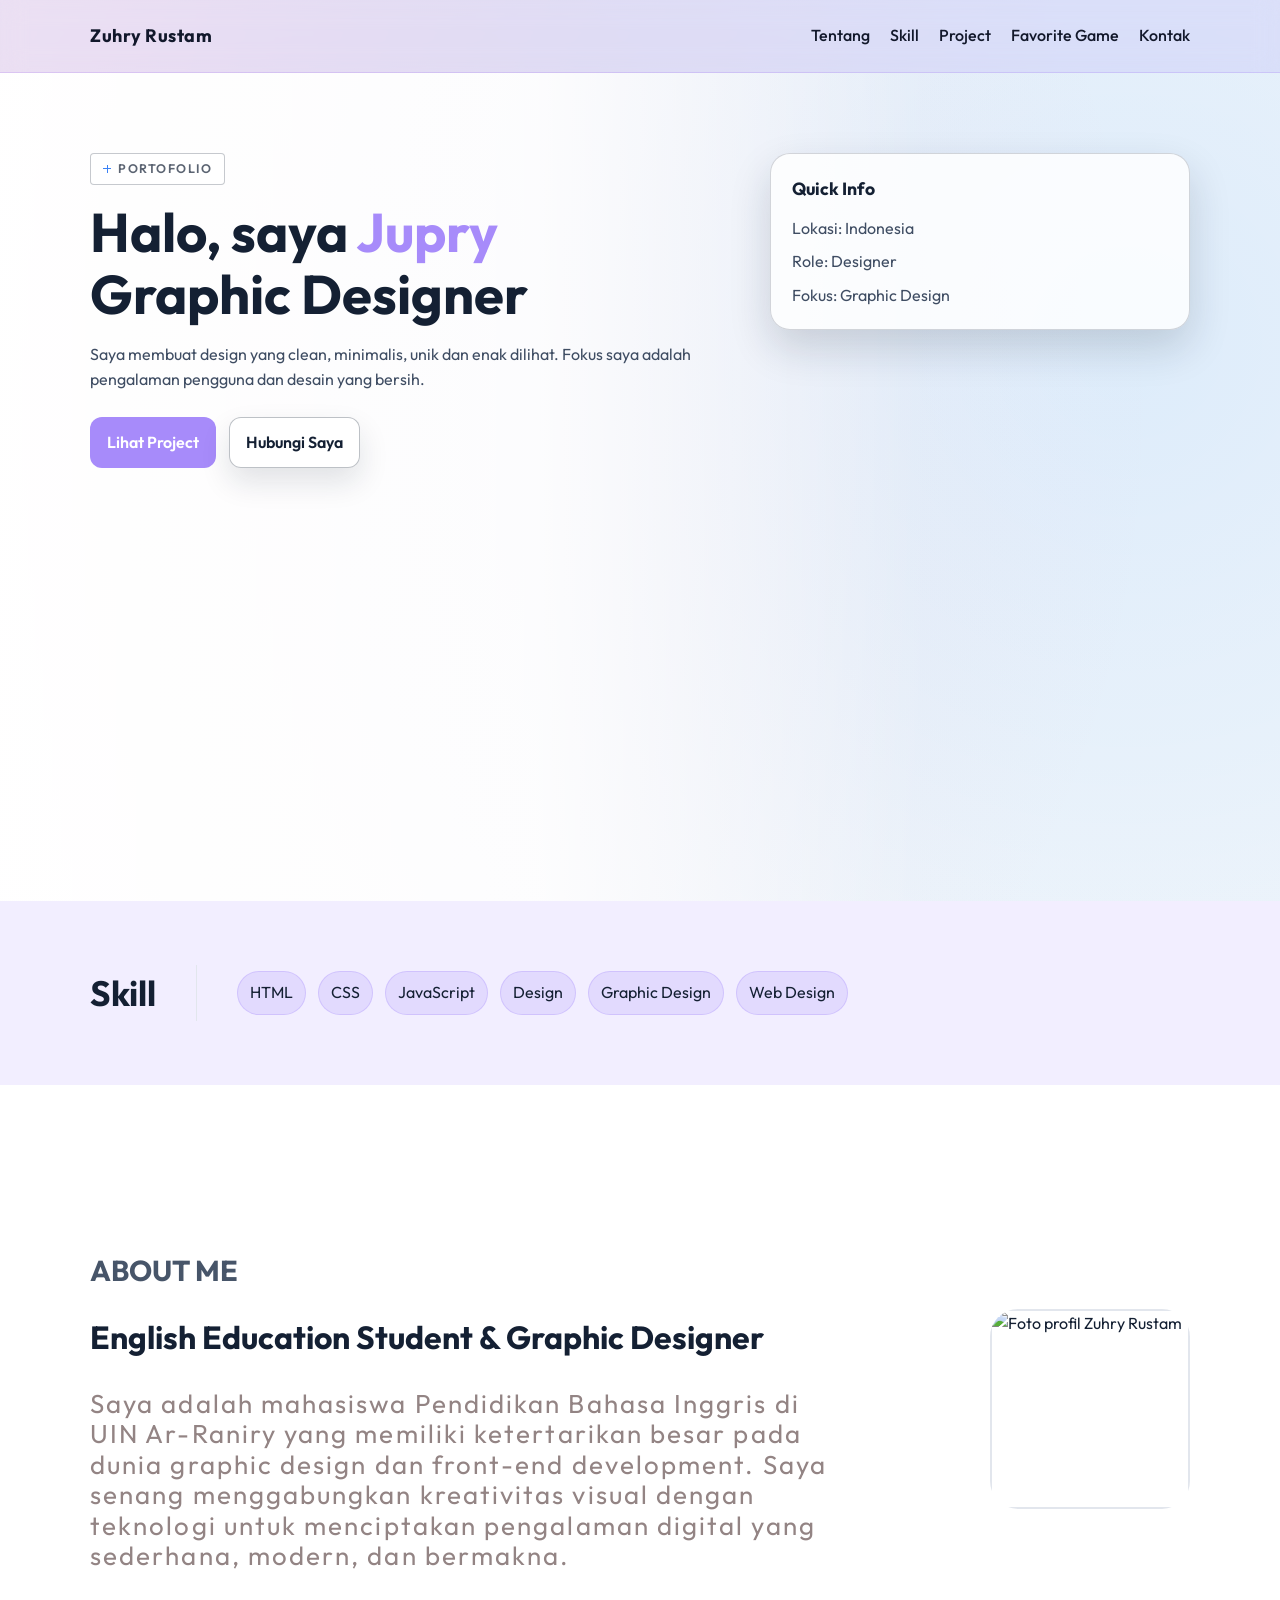
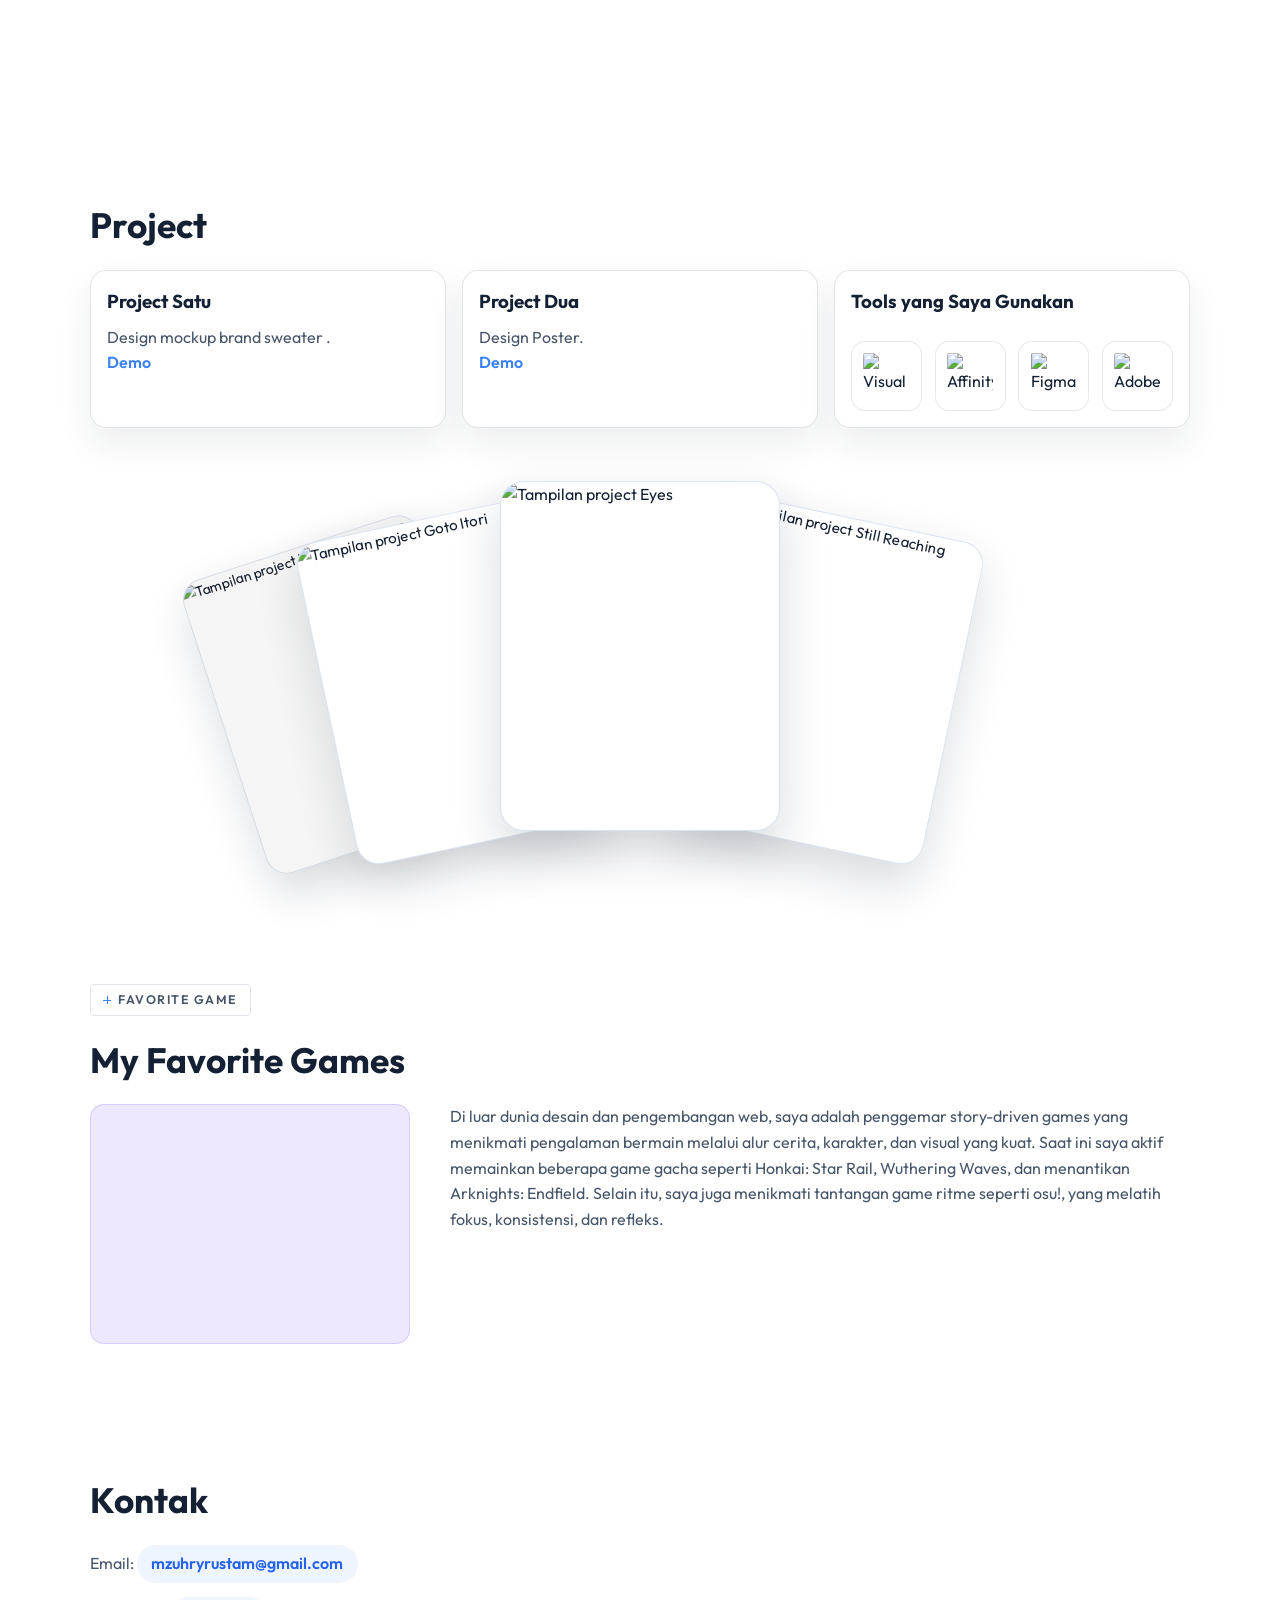
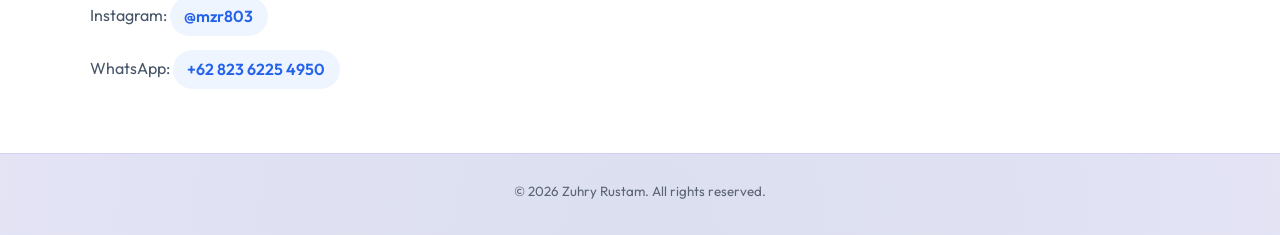
==== index.html @ e13adeaa "Add files via upload" ====
<!doctype html>
<html lang="id">
  <head>
    <meta charset="UTF-8">
    <meta name="viewport" content="width=device-width, initial-scale=1.0" />
    <title>Zuhry Rustam</title>
    <meta
      name="description"
      content="Website portofolio pribadi untuk menampilkan profil, skill, dan project."
    />
    <link rel="preconnect" href="https://fonts.googleapis.com" />
    <link rel="preconnect" href="https://fonts.gstatic.com" crossorigin />
    <link
      href="https://fonts.googleapis.com/css2?family=Outfit:wght@300;400;500;600;700&display=swap"
      rel="stylesheet"
    />
    <link rel="stylesheet" href="style.css" />
  </head>
  <body>
    <header class="site-header">
      <div class="container nav-wrap">
        <a class="brand" href="#home">Zuhry Rustam</a>
        <button id="menuButton" class="menu-button" aria-label="Buka menu">
          Menu
        </button>
        <nav id="navMenu" class="nav-menu">
          <a href="#about">Tentang</a>
          <a href="#skills">Skill</a>
          <a href="#projects">Project</a>
          <a href="#games">Favorite Game</a>
          <a href="#contact">Kontak</a>
        </nav>
      </div>
    </header>

    <main id="home">
      <section class="hero">
        <div class="container hero-grid">
          <div class="hero-copy">
            <p class="badge">PORTOFOLIO</p>
            <h1>
              Halo, saya <span class="highlight">Jupry</span><br />
              Graphic Designer
            </h1>
            <p class="lead">
              Saya membuat design yang clean, minimalis, unik dan enak dilihat.
              Fokus saya adalah pengalaman pengguna dan desain yang bersih.
            </p>
            <div class="hero-actions">
              <a class="btn primary" href="#projects">Lihat Project</a>
              <a class="btn ghost" href="#contact">Hubungi Saya</a>
            </div>
          </div>
          <div class="hero-side">
            <div class="hero-card">
              <h2>Quick Info</h2>
              <ul>
                <li>Lokasi: Indonesia</li>
                <li>Role: Designer</li>
                <li>Fokus: Graphic Design</li>
              </ul>
            </div>
          </div>
        </div>
      </section>

      <div class="portfolio-content">
        <section id="skills" class="section alt">
          <div class="container skills-row">
            <h2>Skill</h2>
            <div class="chip-grid">
              <span class="chip">HTML</span>
              <span class="chip">CSS</span>
              <span class="chip">JavaScript</span>
              <span class="chip">Design</span>
              <span class="chip">Graphic Design</span>
              <span class="chip">Web Design</span>
            </div>
          </div>
        </section>

        <section id="about" class="section">
          <div class="container about-grid">
            <div class="about-copy">
              <p class="about-label">ABOUT ME</p>
              <h2>English Education Student & Graphic Designer</h2>
              <p>
                Saya adalah mahasiswa Pendidikan Bahasa Inggris di UIN Ar-Raniry
                yang memiliki ketertarikan besar pada dunia graphic design dan
                front-end development. Saya senang menggabungkan kreativitas
                visual dengan teknologi untuk menciptakan pengalaman digital yang
                sederhana, modern, dan bermakna.
              </p>
            </div>
            <div class="top-photo about-photo">
              <img src="pp profile.jpg.jpeg" alt="Foto profil Zuhry Rustam" />
            </div>
          </div>
        </section>

        <section id="projects" class="section">
          <div class="container">
            <h2>Project</h2>
            <div class="project-grid">
              <article class="project-card">
                <h3>Project Satu</h3>
                <p>Design mockup brand sweater .</p>
                <a href="project-satu.html" target="_blank" rel="noopener noreferrer">Demo</a>
              </article>
              <article class="project-card">
                <h3>Project Dua</h3>
                <p>Design Poster.</p>
                <a href="project-dua.html" target="_blank" rel="noopener noreferrer">Demo</a>
              </article>
              <article class="project-card tools-card" aria-label="Tools yang saya gunakan">
                <h3>Tools yang Saya Gunakan</h3>
                <div class="tools-logo-grid">
                  <img src="vs.png" alt="Visual Studio Code" />
                  <img src="affinity.png" alt="Affinity" />
                  <img src="figma.png" alt="Figma" />
                  <img src="ps.png" alt="Adobe Photoshop" />
                </div>
              </article>
            </div>
            <div class="project-gallery" aria-label="Galeri project">
              <figure class="gallery-card gallery-far-left" data-slot="far-left">
                <img src="hoodie reference.png" alt="Tampilan project Hoodie Reference" />
              </figure>
              <figure class="gallery-card gallery-left" data-slot="left">
                <img src="Goto itori.png" alt="Tampilan project Goto Itori" />
              </figure>
              <figure class="gallery-card gallery-center" data-slot="center">
                <img src="EYES.png" alt="Tampilan project Eyes" />
              </figure>
              <figure class="gallery-card gallery-right" data-slot="right">
                <img src="still reaching per.png" alt="Tampilan project Still Reaching" />
              </figure>
            </div>
          </div>
        </section>

       <section id="games" class="section">
          <div class="container">
            <p class="badge">FAVORITE GAME</p>
            <h2>My Favorite Games</h2>
            <div class="game-grid">
              <div class="gif-placeholder">
                <!-- Ganti src dengan file video kamu -->
                <video
                  src="cookizie.mp4"
                  autoplay
                  loop
                  muted
                  playsinline
                ></video>
              </div>
              <div class="game-text">
                <p>
                  Di luar dunia desain dan pengembangan web, saya adalah penggemar story-driven games yang menikmati pengalaman bermain melalui alur cerita, karakter, dan visual yang kuat. Saat ini saya aktif memainkan beberapa game gacha seperti Honkai: Star Rail, Wuthering Waves, dan menantikan Arknights: Endfield. Selain itu, saya juga menikmati tantangan game ritme seperti osu!, yang melatih fokus, konsistensi, dan refleks.
                </p>
              </div>
            </div>
          </div>
        </section>

        <section id="contact" class="section alt">
          <div class="container">
            <h2>Kontak</h2>
            <p>
              Email: <a href="mailto:emailkamu@example.com">mzuhryrustam@gmail.com</a>
            </p>
            <p>Instagram: <a href="https://instagram.com/mzr803" target="_blank">@mzr803</a></p>
            <p>WhatsApp: <a href="https://wa.me/6282362254950" target="_blank">+62 823 6225 4950</a></p>
          </div>
        </section>
      </div>
    </main>

    <footer class="site-footer">
      <div class="container">
        <small>&copy; <span id="year"></span> Zuhry Rustam. All rights reserved.</small>
      </div>
    </footer>

    <script src="script.js"></script>
  </body>
</html>
---- style.css ----
:root {
  --bg: #f7f8fa; /* putih kebiruan lembut */
  --surface: #ffffff; /* card background */
  --text: #12182b; /* teks gelap utama */
  --muted: #5b6472; /* teks abu soft */
  --primary: #3b82f6; /* biru lebih soft */
  --primary-strong: #2563eb;
  --border: #e2e6ed; /* border terang soft */
  --shadow: 0 16px 40px rgba(18, 24, 43, 0.1);
}

* {
  box-sizing: border-box;
  margin: 0;
  padding: 0;
}

body {
  font-family: "Outfit", sans-serif;
  color: var(--text);
  background: radial-gradient(circle at 10% 12%, rgba(212, 94, 141, 0.1), transparent 32%),
    radial-gradient(circle at 88% 10%, rgba(0, 132, 255, 0.12), transparent 35%),
    radial-gradient(circle at 50% 100%, rgba(9, 109, 69, 0.08), transparent 40%),
    var(--bg);
  line-height: 1.6;
}

.top-photo {
  width: 200px;
  height: 200px;
  margin: 0;
  border-radius: 18px;
  overflow: hidden;
}

.top-photo img {
  display: block;
  width: 100%;
  height: 100%;
  object-fit: cover;
  border-radius: 12px;
  border: 2px solid var(--border);
  box-shadow: var(--shadow);
}

a {
  color: inherit;
  text-decoration: none;
}

.container {
  width: min(1100px, 92%);
  margin: 0 auto;
}

.site-header {
  position: sticky;
  top: 0;
  z-index: 10;
  background: rgba(124, 58, 237, 0.08); /* ungu halus */
  backdrop-filter: blur(12px);
  border-bottom: 1px solid rgba(124, 58, 237, 0.15);
}

.nav-wrap {
  min-height: 72px;
  display: flex;
  align-items: center;
  justify-content: space-between;
  gap: 1rem;
}

.brand {
  font-size: 1.125rem;
  font-weight: 700;
  color: var(--text);
  letter-spacing: 0.5px;
}

.nav-menu {
  display: flex;
  gap: 1.25rem;
  font-weight: 500;
}

.menu-button {
  display: none;
  border: 1px solid var(--border);
  background: var(--surface);
  color: var(--text);
  padding: 0.5rem 0.9rem;
  border-radius: 999px;
  cursor: pointer;
  box-shadow: 0 4px 12px rgba(18, 24, 43, 0.06);
}

.hero {
  padding: 5rem 0 2rem;
  min-height: calc(100vh - 72px);
  color: #142033;
  background:
    linear-gradient(90deg, rgba(255, 255, 255, 0.98) 0%, rgba(255, 255, 255, 0.88) 42%, rgba(255, 255, 255, 0.12) 72%),
    url("portfolio-hero-bg.png") center right / cover no-repeat;
}

.hero .badge {
  border-color: rgba(20, 32, 51, 0.24);
}

.hero .lead {
  color: #3f4d63;
}

.hero .btn.ghost {
  border-color: rgba(20, 32, 51, 0.28);
  background: rgba(255, 255, 255, 0.78);
  color: #142033;
  box-shadow: 0 14px 30px rgba(20, 32, 51, 0.12);
}

.hero .btn.ghost:hover {
  border-color: #2563eb;
  background: #ffffff;
  color: #2563eb;
}

.hero .hero-card {
  background: rgba(255, 255, 255, 0.82);
  border-color: rgba(20, 32, 51, 0.18);
  color: #142033;
  box-shadow: 0 18px 42px rgba(20, 32, 51, 0.16);
}

.hero .hero-card ul {
  color: #3f4d63;
}

.hero-grid {
  display: grid;
  grid-template-columns: 1.2fr 0.8fr;
  gap: 2.5rem;
  align-items: start;
}

.hero-side {
  display: grid;
  gap: 1.2rem;
  justify-items: end;
}

.badge {
  display: inline-flex;
  align-items: center;
  gap: 0.45rem;
  padding: 0.3rem 0.75rem;
  border-radius: 4px;
  border: 1px solid var(--border);
  margin-bottom: 1rem;
  font-size: 0.78rem;
  letter-spacing: 0.12em;
  font-weight: 600;
  color: var(--muted);
  background: var(--surface);
}

.badge::before {
  content: "";
  width: 8px;
  height: 8px;
  flex-shrink: 0;
  background:
    linear-gradient(var(--primary), var(--primary)) center / 100% 1px no-repeat,
    linear-gradient(90deg, var(--primary), var(--primary)) center / 1px 100% no-repeat;
}

h1 {
  font-size: clamp(2rem, 3vw + 1rem, 3.6rem);
  line-height: 1.15;
  margin-bottom: 1rem;
}

.highlight {
  color: #a78bfa; /* soft purple */
}

.lead {
  color: var(--muted);
  max-width: 56ch;
}

.hero-actions {
  margin-top: 1.5rem;
  display: flex;
  gap: 0.8rem;
  flex-wrap: wrap;
}

.btn {
  padding: 0.75rem 1rem;
  border-radius: 12px;
  font-weight: 600;
  border: 1px solid transparent;
  transition: 0.2s ease;
}

.btn.primary {
  background: #a78bfa;
  color: #fff;
}

.btn.primary:hover {
  background: #8b5cf6;
}

.btn.ghost {
  border-color: var(--border);
  background: var(--surface);
}

.btn.ghost:hover {
  border-color: var(--primary);
  color: var(--primary);
}

.hero-card {
  background: var(--surface);
  border: 1px solid var(--border);
  border-radius: 20px;
  padding: 1.3rem;
  box-shadow: var(--shadow);
  width: min(420px, 100%);
}

.hero-card h2 {
  margin-bottom: 0.8rem;
  font-size: 1.1rem;
}

.hero-card ul {
  list-style: none;
  display: grid;
  gap: 0.5rem;
  color: var(--muted);
}

.section {
  padding: 4rem 0;
}

.section h2 {
  font-size: clamp(1.4rem, 2vw + 0.8rem, 2.2rem);
  margin-bottom: 1rem;
}

.section p {
  color: var(--muted);
  max-width: 70ch;
}

.portfolio-content {
  position: relative;
  overflow: hidden;
  color: #142033;
  background: #ffffff;
}

.portfolio-content .section {
  position: relative;
  z-index: 1;
}

.portfolio-content .section h2,
.portfolio-content .project-card h3 {
  color: #142033;
}

.portfolio-content .section p {
  color: #475569;
}

.about-grid {
  display: grid;
  grid-template-columns: minmax(0, 1fr) auto;
  align-items: center;
  gap: 5rem;
  min-height: 520px;
}

.about-copy {
  max-width: 760px;
}

.about-label {
  margin-bottom: 1.6rem;
  color: #98a1b8;
  font-size: 1.8rem;
  font-weight: 700;
  letter-spacing: 0;
}

.about-copy h2 {
  margin-bottom: 2rem;
  color: #05070d;
  font-size: 2rem;
  line-height: 1.2;
}

.portfolio-content .about-copy p:not(.about-label) {
  max-width: 760px;
  color: #938484;
  font-size: 1.62rem;
  line-height: 1.18;
  letter-spacing: 0.08em;
}

.about-photo {
  width: 200px;
  height: 200px;
  border-radius: 28px;
}

/* ===== GAME SECTION ===== */
.game-grid {
  display: grid;
  grid-template-columns: 320px 1fr;
  gap: 2.5rem;
  align-items: start;
}

.gif-placeholder {
  width: 100%;
  aspect-ratio: 4 / 3;
  border-radius: 14px;
  background: rgba(167, 139, 250, 0.2);
  border: 1px solid rgba(167, 139, 250, 0.3);
  display: flex;
  align-items: center;
  justify-content: center;
  color: #4b5163;
  font-weight: 600;
  letter-spacing: 0.05em;
  overflow: hidden;
}

.gif-placeholder img {
  width: 100%;
  height: 100%;
  object-fit: cover;
}

/* === TAMBAHKAN INI UNTUK VIDEO === */
.gif-placeholder video {
  width: 100%;
  height: 100%;
  object-fit: cover;
}
/* ===== END GAME SECTION ===== */


/* ===== SKILLS & CONTACT ===== */
#skills {
  background: rgba(167, 139, 250, 0.15);
}

#contact.alt {
  background: #ffffff !important;
}
/* ===== END SKILLS & CONTACT ===== */

.alt {
  background: rgba(167, 139, 250, 0.3); /* lebih jelas */
  border-top: 0;
  border-bottom: 0;
}

#contact p {
  margin-top: 0.9rem;
}

#contact p a {
  display: inline-flex;
  align-items: center;
  padding: 0.4rem 0.9rem;
  border-radius: 999px;
  background: rgba(59, 130, 246, 0.08);
  color: var(--primary-strong);
  font-weight: 600;
  transition: background 0.2s ease, transform 0.2s ease;
}

#contact p a:hover {
  background: rgba(59, 130, 246, 0.16);
  transform: translateY(-1px);
}

.skills-row {
  display: flex;
  align-items: center;
  flex-wrap: wrap;
  gap: 2.5rem;
}

.skills-row h2 {
  margin-bottom: 0;
  padding-right: 2.5rem;
  border-right: 1px solid var(--border);
  white-space: nowrap;
}

.chip-grid {
  margin-top: 0;
  display: flex;
  flex-wrap: wrap;
  gap: 0.75rem;
}

.chip {
  padding: 0.5rem 0.75rem;
  border: 1px solid rgba(167, 139, 250, 0.3);
  border-radius: 999px;
  background: rgba(167, 139, 250, 0.2);
  color: #142033;
}

.project-grid {
  margin-top: 1rem;
  display: grid;
  grid-template-columns: repeat(3, minmax(0, 1fr));
  gap: 1rem;
}

.tools-card {
  display: flex;
  flex-direction: column;
  gap: 1rem;
}

.tools-logo-grid {
  display: grid;
  grid-template-columns: repeat(4, minmax(0, 1fr));
  gap: 0.8rem;
  align-items: center;
}

.tools-logo-grid img {
  width: 100%;
  aspect-ratio: 1;
  object-fit: contain;
  padding: 0.7rem;
  border-radius: 14px;
  background: rgba(255, 255, 255, 0.86);
  border: 1px solid rgba(20, 32, 51, 0.1);
}

.project-gallery {
  margin-top: 3rem;
  min-height: 380px;
  display: flex;
  justify-content: center;
  align-items: center;
  position: relative;
}

.gallery-card {
  width: min(280px, 32vw);
  aspect-ratio: 4 / 5;
  border-radius: 24px;
  overflow: hidden;
  background: #ffffff;
  border: 1px solid rgba(217, 225, 239, 0.9);
  box-shadow: 0 22px 50px rgba(16, 32, 58, 0.16);
  position: absolute;
  cursor: pointer;
  transform-origin: center bottom;
  transition: transform 0.7s cubic-bezier(0.22, 1, 0.36, 1),
    box-shadow 0.35s ease, filter 0.35s ease;
}

.gallery-card img {
  width: 100%;
  height: 100%;
  display: block;
  object-fit: cover;
}

.gallery-far-left {
  transform: translateX(-250px) rotate(-18deg) scale(0.88);
  z-index: 0;
  filter: saturate(0.82) brightness(0.96);
}

.gallery-left {
  transform: translateX(-150px) rotate(-12deg) scale(0.94);
  z-index: 1;
  filter: saturate(0.92);
}

.gallery-center {
  z-index: 3;
  transform: translateY(-10px) rotate(0deg) scale(1);
}

.gallery-right {
  transform: translateX(150px) rotate(12deg) scale(0.94);
  z-index: 2;
  filter: saturate(0.92);
}

.gallery-card:hover,
.gallery-card:focus-visible {
  box-shadow: 0 26px 60px rgba(16, 32, 58, 0.22);
}

.gallery-card.is-animating {
  pointer-events: none;
}

.project-card {
  padding: 1rem;
  border-radius: 16px;
  border: 1px solid rgba(20, 32, 51, 0.12);
  background: rgba(255, 255, 255, 0.76);
  box-shadow: 0 16px 34px rgba(20, 32, 51, 0.08);
}

.project-card h3 {
  margin-bottom: 0.5rem;
}

.project-card a {
  color: var(--primary);
  font-weight: 600;
}

.project-detail-showcase {
  margin-top: 3rem;
  display: grid;
  grid-template-columns: 0.92fr 1.24fr 0.92fr;
  gap: 1.25rem;
  align-items: stretch;
}

.poster-stage {
  margin-top: 3rem;
  padding: 2.5rem;
  min-height: 520px;
  border-radius: 28px;
  background: linear-gradient(135deg, rgba(92, 60, 97, 0.72), rgba(42, 104, 168, 0.78));
  box-shadow: 0 28px 60px rgba(7, 14, 32, 0.28);
  display: grid;
  grid-template-columns: minmax(280px, 420px) minmax(360px, 590px);
  gap: 1.5rem;
  align-items: start;
}

.poster-stage-copy {
  max-width: 420px;
  padding-top: 0.1rem;
  align-self: start;
  display: flex;
  flex-direction: column;
  align-items: flex-start;
  transition: opacity 0.38s ease, transform 0.38s ease;
}

.poster-stage-copy.is-hidden {
  opacity: 0;
  transform: translateY(8px);
  pointer-events: none;
}

.poster-stage-copy.is-fading {
  opacity: 0;
  transform: translateY(10px);
}

.poster-stage-kicker {
  margin-bottom: 0.6rem;
  color: rgba(226, 232, 240, 0.72);
  text-transform: uppercase;
  letter-spacing: 0.08em;
  font-size: 0.78rem;
}

.poster-stage-copy h2 {
  margin-bottom: 1rem;
  font-size: clamp(1.35rem, 1rem + 0.7vw, 2rem);
  line-height: 1.05;
  white-space: nowrap;
}

.poster-stage-copy p {
  color: rgba(226, 232, 240, 0.9);
  font-size: 0.92rem;
  font-weight: 400;
  line-height: 1.32;
  margin-bottom: 1.1rem;
  text-align: justify;
  text-wrap: pretty;
  max-width: 40ch;
  width: 100%;
}

.poster-rotator {
  width: min(590px, 100%);
  min-height: 420px;
  position: relative;
  justify-self: end;
}

.poster-rotator-card {
  position: absolute;
  top: 10px;
  width: min(270px, 34vw);
  aspect-ratio: 3 / 4.6;
  overflow: hidden;
  padding: 10px;
  border-radius: 18px;
  border: 1px solid rgba(226, 232, 240, 0.22);
  background: linear-gradient(180deg, rgba(250, 252, 255, 0.14), rgba(148, 163, 184, 0.08));
  cursor: pointer;
  transform-origin: center bottom;
  will-change: transform, filter;
  transition: transform 1.25s cubic-bezier(0.22, 1, 0.36, 1),
    filter 0.75s ease, box-shadow 0.5s ease, background 0.5s ease;
  box-shadow: 0 22px 60px rgba(11, 24, 44, 0.28);
}

.poster-rotator-card img {
  width: 100%;
  height: 100%;
  display: block;
  object-fit: cover;
  border-radius: 12px;
  transition: transform 1.25s cubic-bezier(0.22, 1, 0.36, 1),
    filter 0.75s ease;
}

.poster-slot-left {
  left: 50%;
  z-index: 1;
  transform: translateX(-170px) translateY(18px) rotate(-7deg) scale(0.92);
  filter: brightness(0.78) saturate(0.9);
}

.poster-slot-center {
  left: 50%;
  z-index: 3;
  transform: translateX(-50%) translateY(-6px) rotate(0deg) scale(1.02);
}

.poster-slot-right {
  left: 50%;
  z-index: 2;
  transform: translateX(64px) translateY(18px) rotate(7deg) scale(0.92);
  filter: brightness(0.86) saturate(0.92);
}

.poster-rotator-card:hover,
.poster-rotator-card:focus-visible {
  background: linear-gradient(180deg, rgba(250, 252, 255, 0.18), rgba(148, 163, 184, 0.12));
  box-shadow: 0 28px 70px rgba(11, 24, 44, 0.38);
}

.poster-rotator-card.is-animating {
  pointer-events: none;
}

.detail-shot {
  margin: 0;
}

.detail-shot img {
  width: 100%;
  height: 100%;
  display: block;
  object-fit: cover;
}

.site-footer {
  padding: 1.5rem 0 2rem;
  color: var(--muted);
  text-align: center;
  background: rgba(167, 139, 250, 0.15);
  border-top: 1px solid rgba(167, 139, 250, 0.2);
}

/* ===== RESPONSIVE ===== */
@media (max-width: 860px) {
  .hero-grid {
    grid-template-columns: 1fr;
  }

  .hero-side {
    justify-items: start;
  }

  .top-photo {
    width: 170px;
    height: 170px;
  }

  .about-grid {
    grid-template-columns: 1fr;
    gap: 2rem;
    min-height: auto;
  }

  .game-grid {
    grid-template-columns: 240px 1fr;
    gap: 1.5rem;
  }

  .about-photo {
    width: 240px;
    height: 240px;
  }

  .about-label {
    font-size: 1.45rem;
  }

  .about-copy h2 {
    font-size: 1.65rem;
  }

  .portfolio-content .about-copy p:not(.about-label) {
    font-size: 1.2rem;
    letter-spacing: 0.04em;
  }

  .project-grid {
    grid-template-columns: 1fr 1fr;
  }

  .tools-card {
    grid-column: 1 / -1;
  }

  .tools-logo-grid {
    grid-template-columns: repeat(4, minmax(56px, 1fr));
  }

  .project-gallery {
    min-height: 330px;
  }

  .poster-stage {
    min-height: 460px;
    padding: 2rem 1.4rem;
    grid-template-columns: minmax(220px, 0.88fr) minmax(300px, 1fr);
    gap: 1.25rem;
  }

  .poster-rotator {
    width: min(520px, 100%);
    min-height: 360px;
  }

  .poster-rotator-card {
    width: min(220px, 34vw);
  }

  .project-detail-showcase {
    grid-template-columns: 0.9fr 1.12fr 0.9fr;
    gap: 0.9rem;
  }

  .gallery-card {
    width: min(220px, 42vw);
  }

  .gallery-far-left {
    transform: translateX(-155px) rotate(-14deg) scale(0.88);
  }

  .gallery-left {
    transform: translateX(-90px) rotate(-10deg) scale(0.94);
  }

  .gallery-right {
    transform: translateX(90px) rotate(10deg) scale(0.94);
  }
}

@media (max-width: 640px) {
  .skills-row {
    flex-direction: column;
    align-items: flex-start;
    gap: 1rem;
  }

  .skills-row h2 {
    padding-right: 0;
    padding-bottom: 0.8rem;
    border-right: 0;
    border-bottom: 1px solid var(--border);
    width: 100%;
  }

  .menu-button {
    display: inline-flex;
  }

  .nav-menu {
    position: absolute;
    left: 4%;
    right: 4%;
    top: 76px;
    padding: 0.9rem;
    border-radius: 14px;
    border: 1px solid var(--border);
    background: var(--surface);
    display: none;
    flex-direction: column;
  }

  .nav-menu.open {
    display: flex;
  }

  .project-grid {
    grid-template-columns: 1fr;
  }

  .game-grid {
    grid-template-columns: 1fr;
    gap: 1.2rem;
  }

  .gif-placeholder {
    max-width: 320px;
  }

  .tools-logo-grid {
    grid-template-columns: repeat(2, minmax(0, 1fr));
  }

  .about-photo {
    width: min(260px, 82vw);
    height: min(260px, 82vw);
  }

  .portfolio-content .about-copy p:not(.about-label) {
    font-size: 1rem;
    line-height: 1.35;
    letter-spacing: 0.02em;
  }

  .project-gallery {
    min-height: auto;
    flex-direction: column;
    gap: 1rem;
    position: static;
  }

  .poster-stage {
    min-height: auto;
    padding: 1.4rem 1rem;
    border-radius: 22px;
    grid-template-columns: 1fr;
    gap: 1.2rem;
  }

  .poster-rotator {
    min-height: auto;
    display: grid;
    gap: 1rem;
  }

  .poster-rotator-card {
    position: static;
    width: 100%;
    max-width: 320px;
    aspect-ratio: auto;
    padding: 8px;
    margin: 0 auto;
    box-shadow: 0 18px 40px rgba(11, 24, 44, 0.24);
  }

  .poster-slot-left,
  .poster-slot-center,
  .poster-slot-right {
    left: auto;
    right: auto;
    top: auto;
    transform: none;
    filter: none;
  }

  .project-detail-showcase {
    grid-template-columns: 1fr;
    gap: 1rem;
  }

  .gallery-card {
    position: static;
    width: min(280px, 88vw);
  }

  .gallery-far-left,
  .gallery-left,
  .gallery-right {
    transform: none;
  }

  .gallery-center {
    transform: none;
  }
}
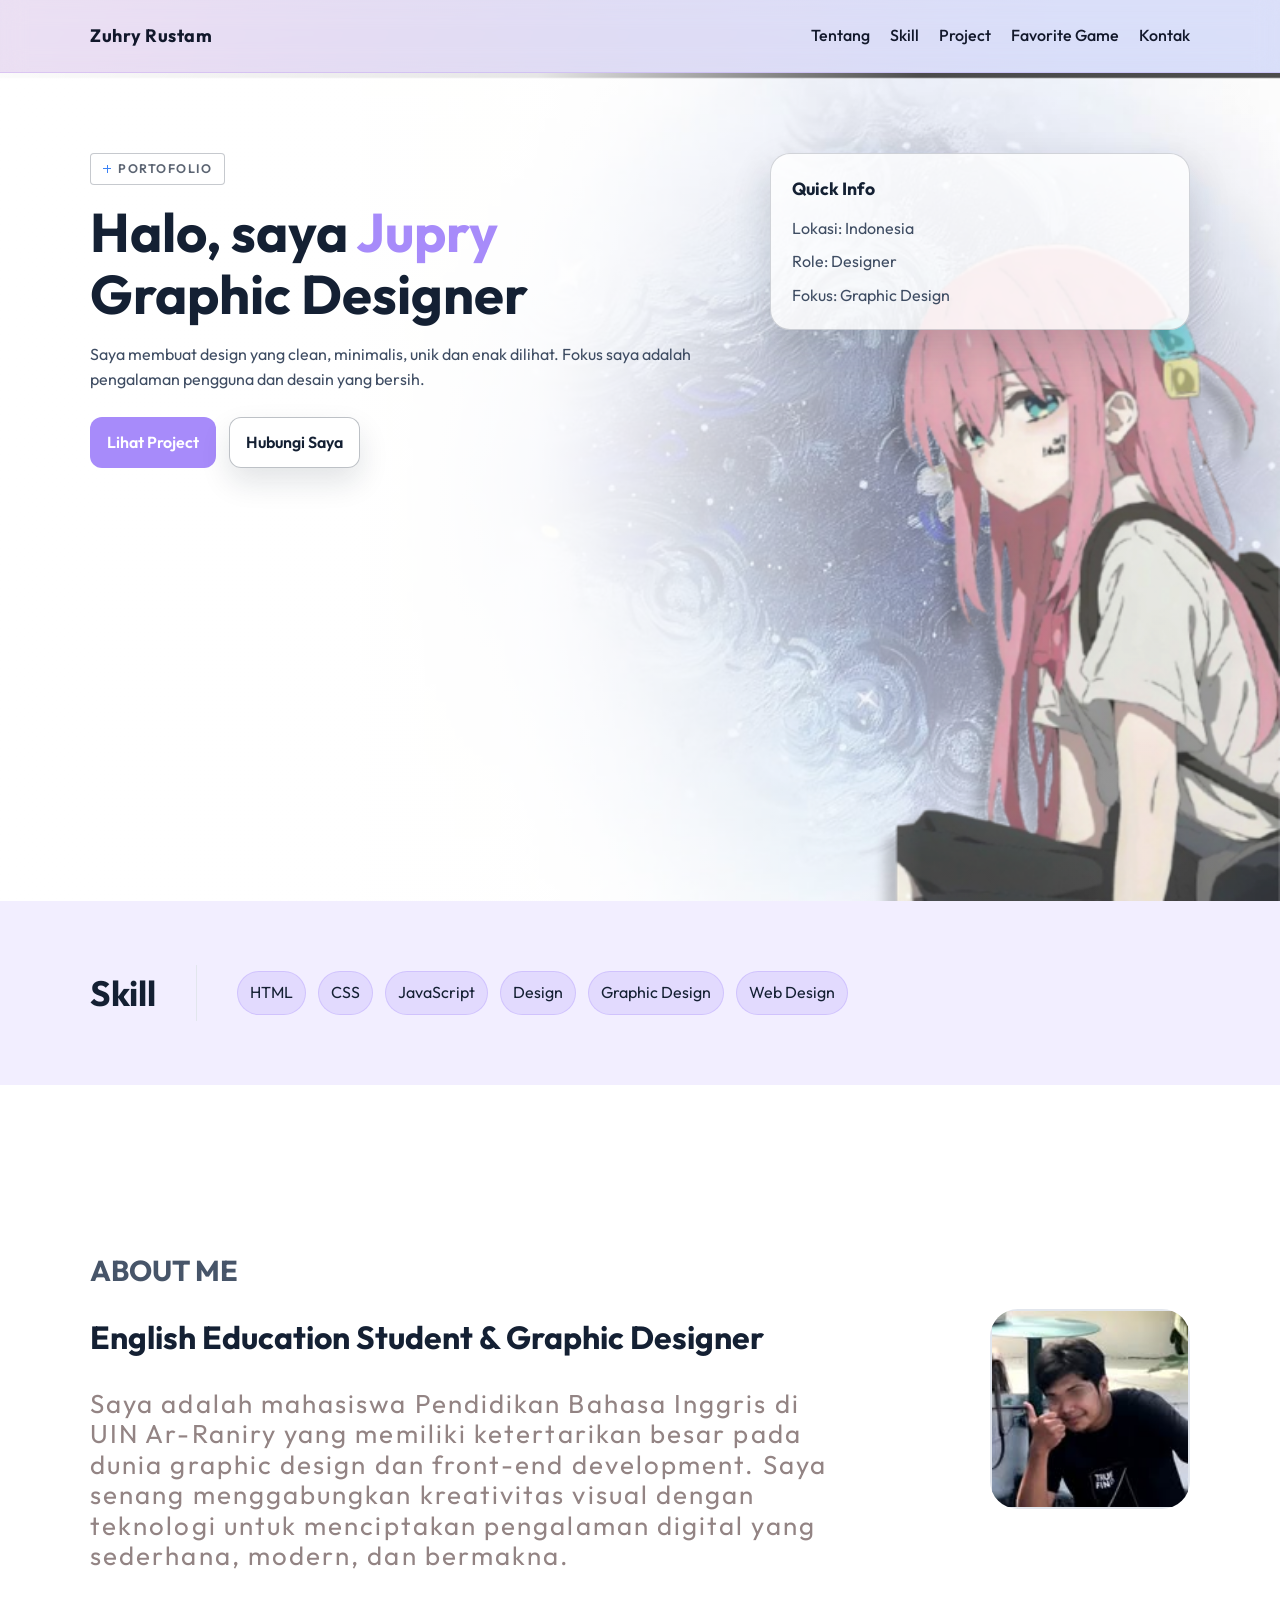
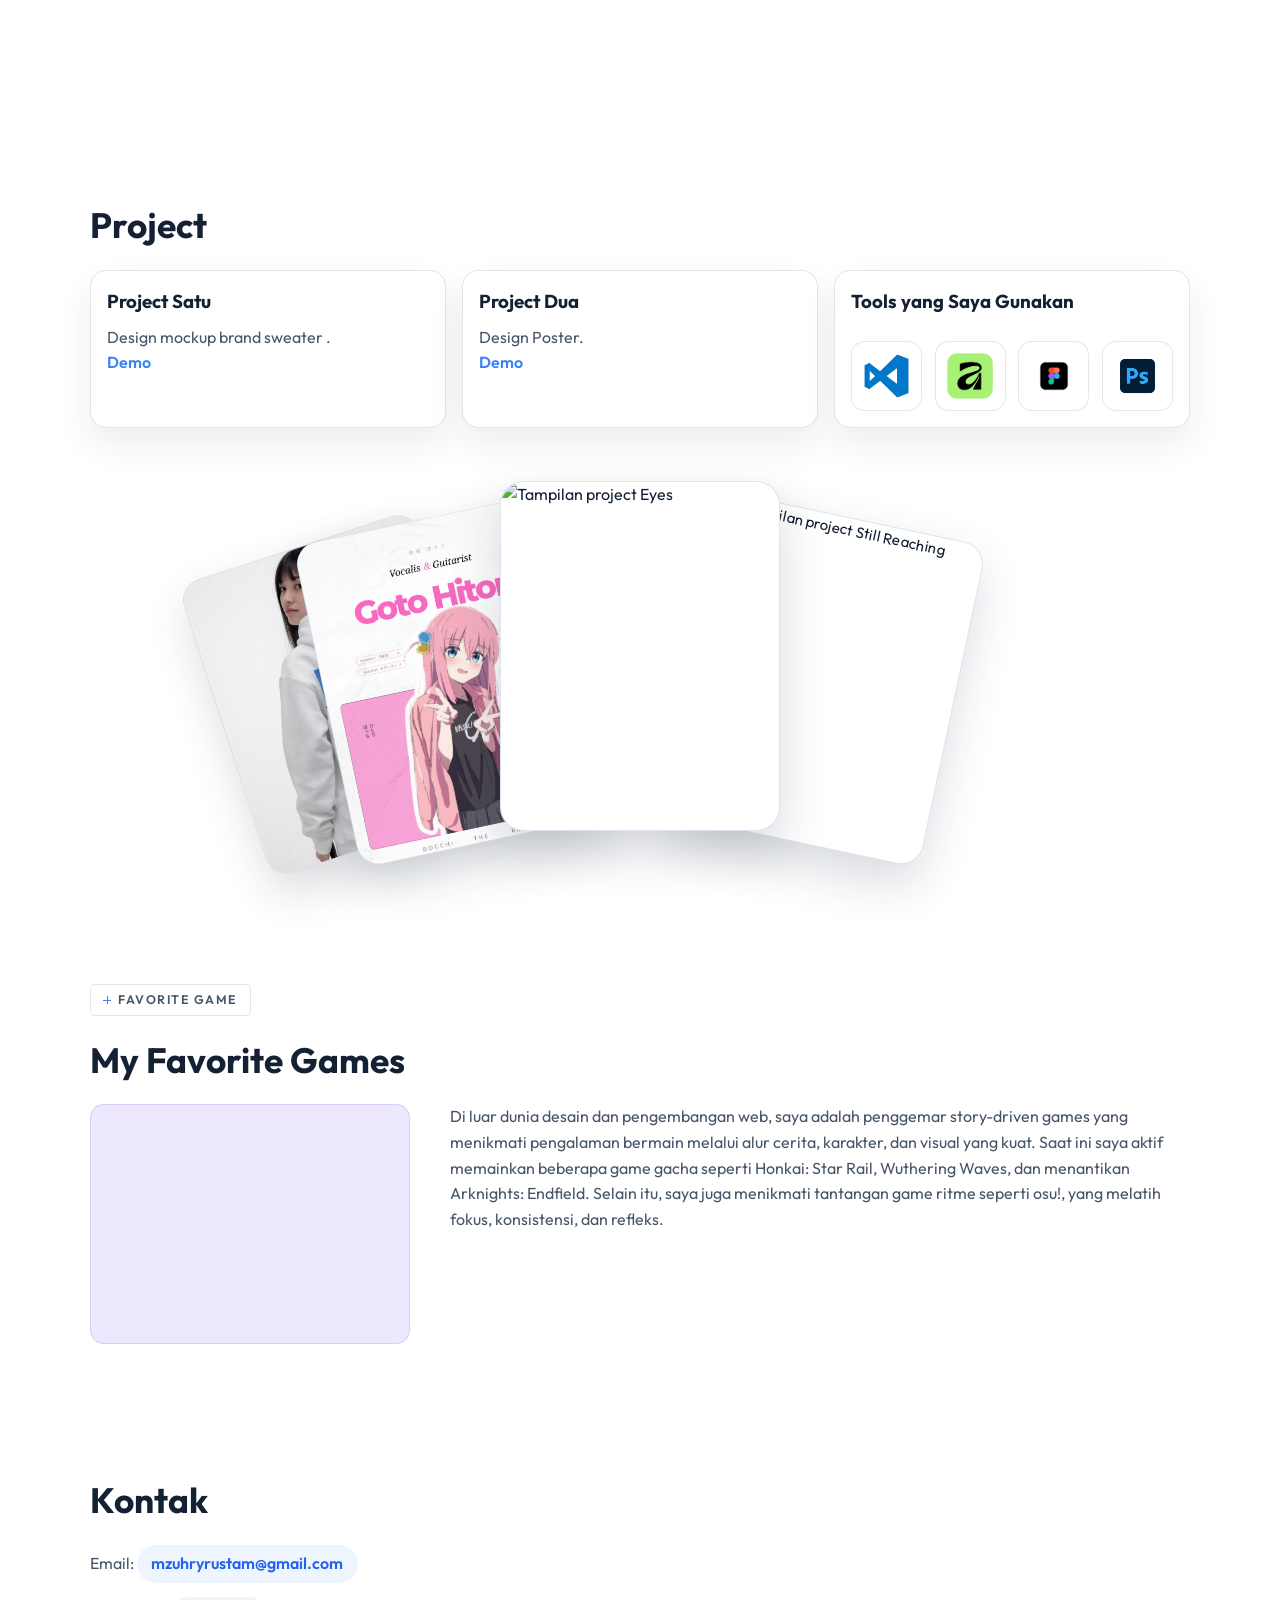
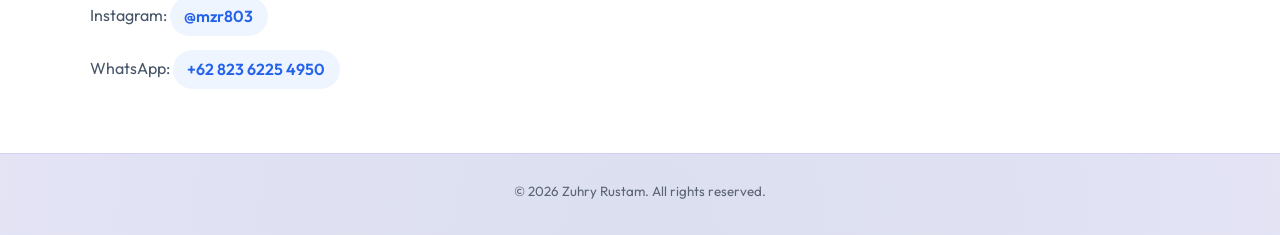
==== commit 22d5bf68: "Enhance visual effects with reveal animations Added reveal effects to various sections and elements " ====
--- a/index.html
+++ b/index.html
@@ -67,21 +67,21 @@
       <div class="portfolio-content">
         <section id="skills" class="section alt">
           <div class="container skills-row">
-            <h2>Skill</h2>
+            <h2 class="reveal">Skill</h2>
             <div class="chip-grid">
-              <span class="chip">HTML</span>
-              <span class="chip">CSS</span>
-              <span class="chip">JavaScript</span>
-              <span class="chip">Design</span>
-              <span class="chip">Graphic Design</span>
-              <span class="chip">Web Design</span>
+              <span class="chip reveal" style="--reveal-delay:0.05s">HTML</span>
+              <span class="chip reveal" style="--reveal-delay:0.1s">CSS</span>
+              <span class="chip reveal" style="--reveal-delay:0.15s">JavaScript</span>
+              <span class="chip reveal" style="--reveal-delay:0.2s">Design</span>
+              <span class="chip reveal" style="--reveal-delay:0.25s">Graphic Design</span>
+              <span class="chip reveal" style="--reveal-delay:0.3s">Web Design</span>
             </div>
           </div>
         </section>
 
         <section id="about" class="section">
           <div class="container about-grid">
-            <div class="about-copy">
+            <div class="about-copy reveal">
               <p class="about-label">ABOUT ME</p>
               <h2>English Education Student & Graphic Designer</h2>
               <p>
@@ -92,7 +92,7 @@
                 sederhana, modern, dan bermakna.
               </p>
             </div>
-            <div class="top-photo about-photo">
+            <div class="top-photo about-photo reveal-zoom" style="--reveal-delay:0.2s">
               <img src="pp profile.jpg.jpeg" alt="Foto profil Zuhry Rustam" />
             </div>
           </div>
@@ -100,19 +100,19 @@
 
         <section id="projects" class="section">
           <div class="container">
-            <h2>Project</h2>
+            <h2 class="reveal">Project</h2>
             <div class="project-grid">
-              <article class="project-card">
+              <article class="project-card reveal" style="--reveal-delay:0.05s">
                 <h3>Project Satu</h3>
                 <p>Design mockup brand sweater .</p>
                 <a href="project-satu.html" target="_blank" rel="noopener noreferrer">Demo</a>
               </article>
-              <article class="project-card">
+              <article class="project-card reveal" style="--reveal-delay:0.15s">
                 <h3>Project Dua</h3>
                 <p>Design Poster.</p>
                 <a href="project-dua.html" target="_blank" rel="noopener noreferrer">Demo</a>
               </article>
-              <article class="project-card tools-card" aria-label="Tools yang saya gunakan">
+              <article class="project-card tools-card reveal" style="--reveal-delay:0.25s" aria-label="Tools yang saya gunakan">
                 <h3>Tools yang Saya Gunakan</h3>
                 <div class="tools-logo-grid">
                   <img src="vs.png" alt="Visual Studio Code" />
@@ -122,7 +122,7 @@
                 </div>
               </article>
             </div>
-            <div class="project-gallery" aria-label="Galeri project">
+            <div class="project-gallery reveal-fade" aria-label="Galeri project">
               <figure class="gallery-card gallery-far-left" data-slot="far-left">
                 <img src="hoodie reference.png" alt="Tampilan project Hoodie Reference" />
               </figure>
@@ -141,10 +141,10 @@
 
        <section id="games" class="section">
           <div class="container">
-            <p class="badge">FAVORITE GAME</p>
-            <h2>My Favorite Games</h2>
+            <p class="badge reveal">FAVORITE GAME</p>
+            <h2 class="reveal">My Favorite Games</h2>
             <div class="game-grid">
-              <div class="gif-placeholder">
+              <div class="gif-placeholder reveal-zoom">
                 <!-- Ganti src dengan file video kamu -->
                 <video
                   src="cookizie.mp4"
@@ -154,7 +154,7 @@
                   playsinline
                 ></video>
               </div>
-              <div class="game-text">
+              <div class="game-text reveal" style="--reveal-delay:0.15s">
                 <p>
                   Di luar dunia desain dan pengembangan web, saya adalah penggemar story-driven games yang menikmati pengalaman bermain melalui alur cerita, karakter, dan visual yang kuat. Saat ini saya aktif memainkan beberapa game gacha seperti Honkai: Star Rail, Wuthering Waves, dan menantikan Arknights: Endfield. Selain itu, saya juga menikmati tantangan game ritme seperti osu!, yang melatih fokus, konsistensi, dan refleks.
                 </p>
@@ -165,12 +165,12 @@
 
         <section id="contact" class="section alt">
           <div class="container">
-            <h2>Kontak</h2>
-            <p>
+            <h2 class="reveal">Kontak</h2>
+            <p class="reveal" style="--reveal-delay:0.05s">
               Email: <a href="mailto:emailkamu@example.com">mzuhryrustam@gmail.com</a>
             </p>
-            <p>Instagram: <a href="https://instagram.com/mzr803" target="_blank">@mzr803</a></p>
-            <p>WhatsApp: <a href="https://wa.me/6282362254950" target="_blank">+62 823 6225 4950</a></p>
+            <p class="reveal" style="--reveal-delay:0.15s">Instagram: <a href="https://instagram.com/mzr803" target="_blank">@mzr803</a></p>
+            <p class="reveal" style="--reveal-delay:0.25s">WhatsApp: <a href="https://wa.me/6282362254950" target="_blank">+62 823 6225 4950</a></p>
           </div>
         </section>
       </div>
@@ -184,4 +184,4 @@
 
     <script src="script.js"></script>
   </body>
-</html>+</html>
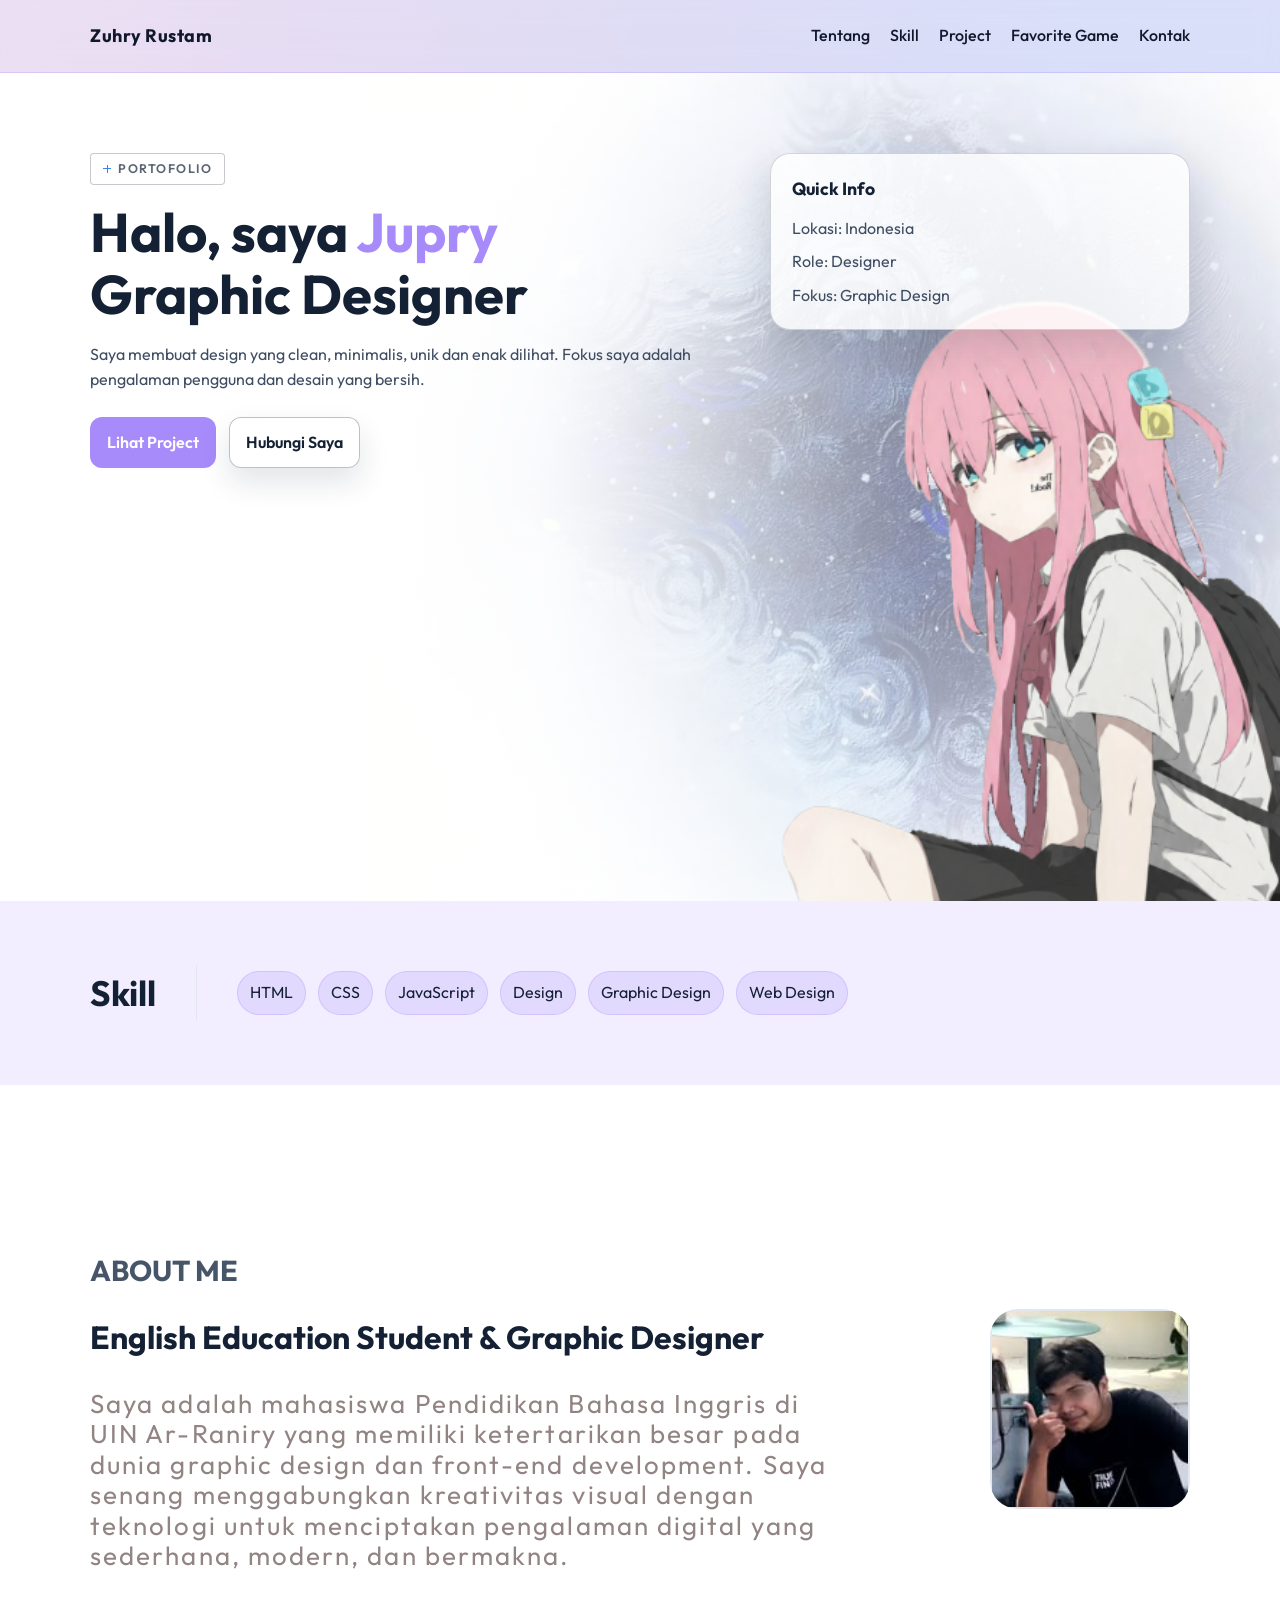
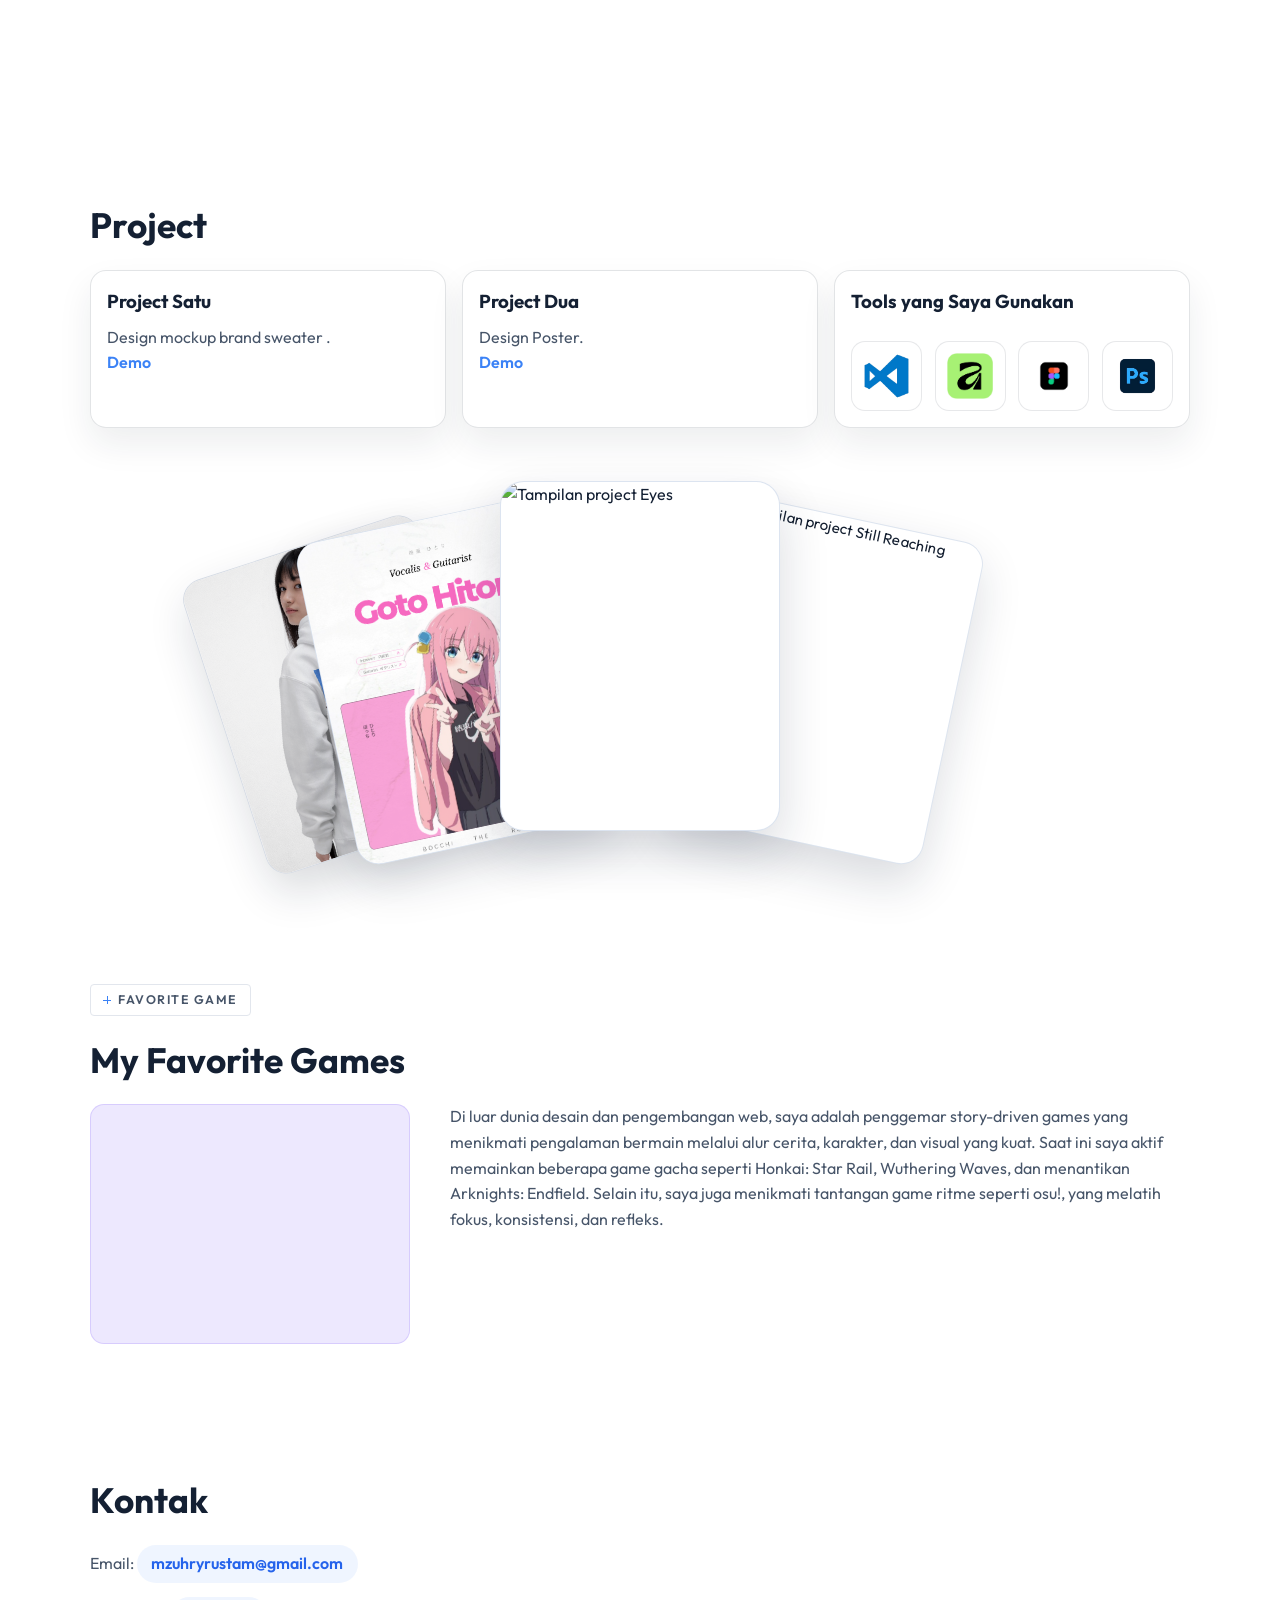
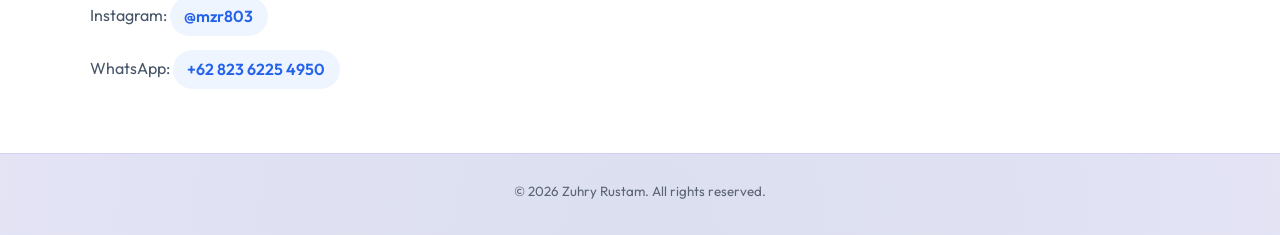
==== commit 4e33b075: "Update index.html" ====
--- a/index.html
+++ b/index.html
@@ -105,12 +105,12 @@
               <article class="project-card reveal" style="--reveal-delay:0.05s">
                 <h3>Project Satu</h3>
                 <p>Design mockup brand sweater .</p>
-                <a href="project-satu.html" target="_blank" rel="noopener noreferrer">Demo</a>
+                <a href="project-satu.html">Demo</a>
               </article>
               <article class="project-card reveal" style="--reveal-delay:0.15s">
                 <h3>Project Dua</h3>
                 <p>Design Poster.</p>
-                <a href="project-dua.html" target="_blank" rel="noopener noreferrer">Demo</a>
+                <a href="project-dua.html">Demo</a>
               </article>
               <article class="project-card tools-card reveal" style="--reveal-delay:0.25s" aria-label="Tools yang saya gunakan">
                 <h3>Tools yang Saya Gunakan</h3>
--- a/style.css
+++ b/style.css
@@ -685,6 +685,88 @@
   border-top: 1px solid rgba(167, 139, 250, 0.2);
 }
 
+/* ===== SCROLL REVEAL ANIMATION ===== */
+.reveal {
+  opacity: 0;
+  transform: translateY(36px);
+  transition: opacity 0.8s ease, transform 0.8s ease;
+  transition-delay: var(--reveal-delay, 0s);
+}
+
+.reveal.active {
+  opacity: 1;
+  transform: translateY(0);
+}
+
+.reveal-fade {
+  opacity: 0;
+  transition: opacity 0.9s ease;
+  transition-delay: var(--reveal-delay, 0s);
+}
+
+.reveal-fade.active {
+  opacity: 1;
+}
+
+.reveal-zoom {
+  opacity: 0;
+  transform: scale(0.9);
+  transition: opacity 0.8s ease, transform 0.8s ease;
+  transition-delay: var(--reveal-delay, 0s);
+}
+
+.reveal-zoom.active {
+  opacity: 1;
+  transform: scale(1);
+}
+
+@media (prefers-reduced-motion: reduce) {
+  .reveal,
+  .reveal-fade,
+  .reveal-zoom {
+    opacity: 1 !important;
+    transform: none !important;
+    transition: none !important;
+  }
+}
+
+/* ===== HERO INTRO ANIMATION (muncul saat website dibuka) ===== */
+.hero-copy .badge,
+.hero-copy h1,
+.hero-copy .lead,
+.hero-copy .hero-actions,
+.hero-side .hero-card {
+  opacity: 0;
+  transform: translateY(24px);
+  animation: heroIntro 0.8s ease forwards;
+}
+
+.hero-copy .badge { animation-delay: 0.1s; }
+.hero-copy h1 { animation-delay: 0.25s; }
+.hero-copy .lead { animation-delay: 0.4s; }
+.hero-copy .hero-actions { animation-delay: 0.55s; }
+.hero-side .hero-card { animation-delay: 0.7s; }
+
+@keyframes heroIntro {
+  to {
+    opacity: 1;
+    transform: translateY(0);
+  }
+}
+
+@media (prefers-reduced-motion: reduce) {
+  .hero-copy .badge,
+  .hero-copy h1,
+  .hero-copy .lead,
+  .hero-copy .hero-actions,
+  .hero-side .hero-card {
+    animation: none;
+    opacity: 1;
+    transform: none;
+  }
+}
+/* ===== END REVEAL ANIMATION ===== */
+
 /* ===== RESPONSIVE ===== */
 @media (max-width: 860px) {
   .hero-grid {
@@ -907,4 +989,4 @@
   .gallery-center {
     transform: none;
   }
-}+}
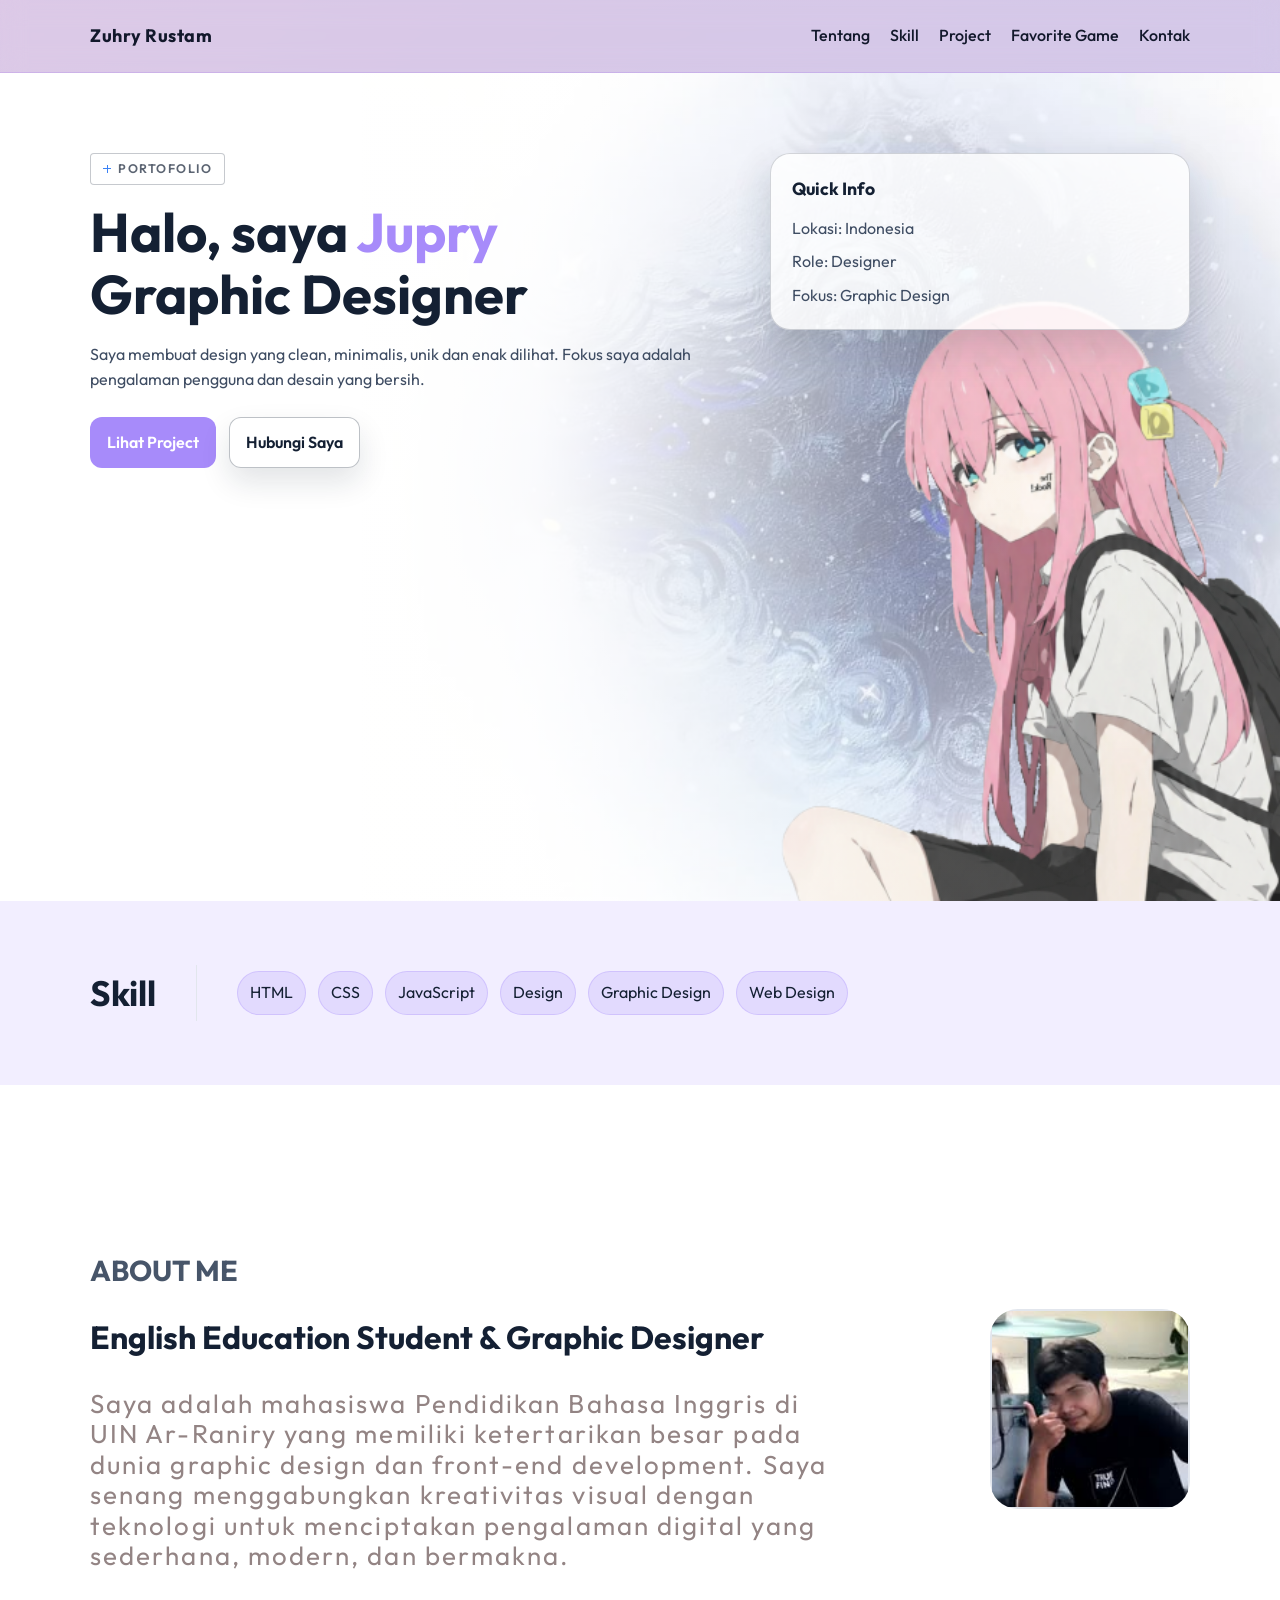
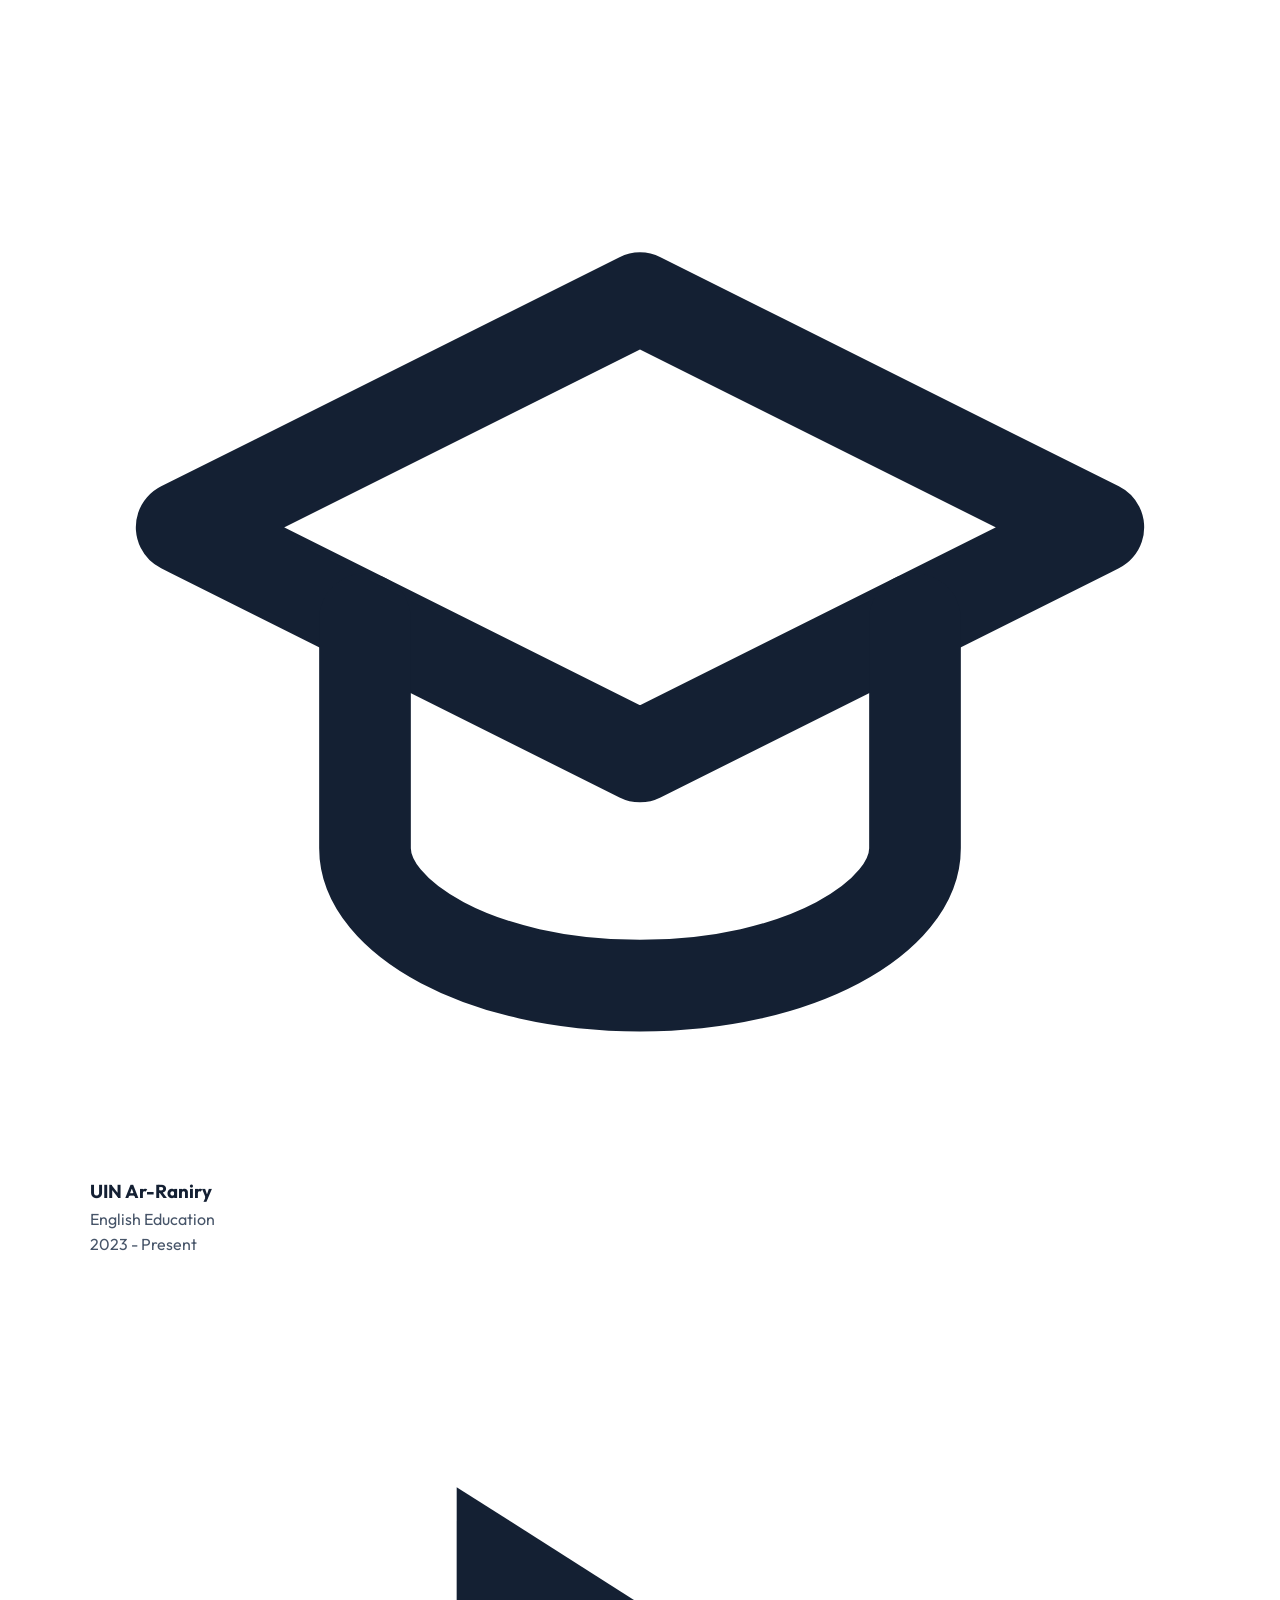
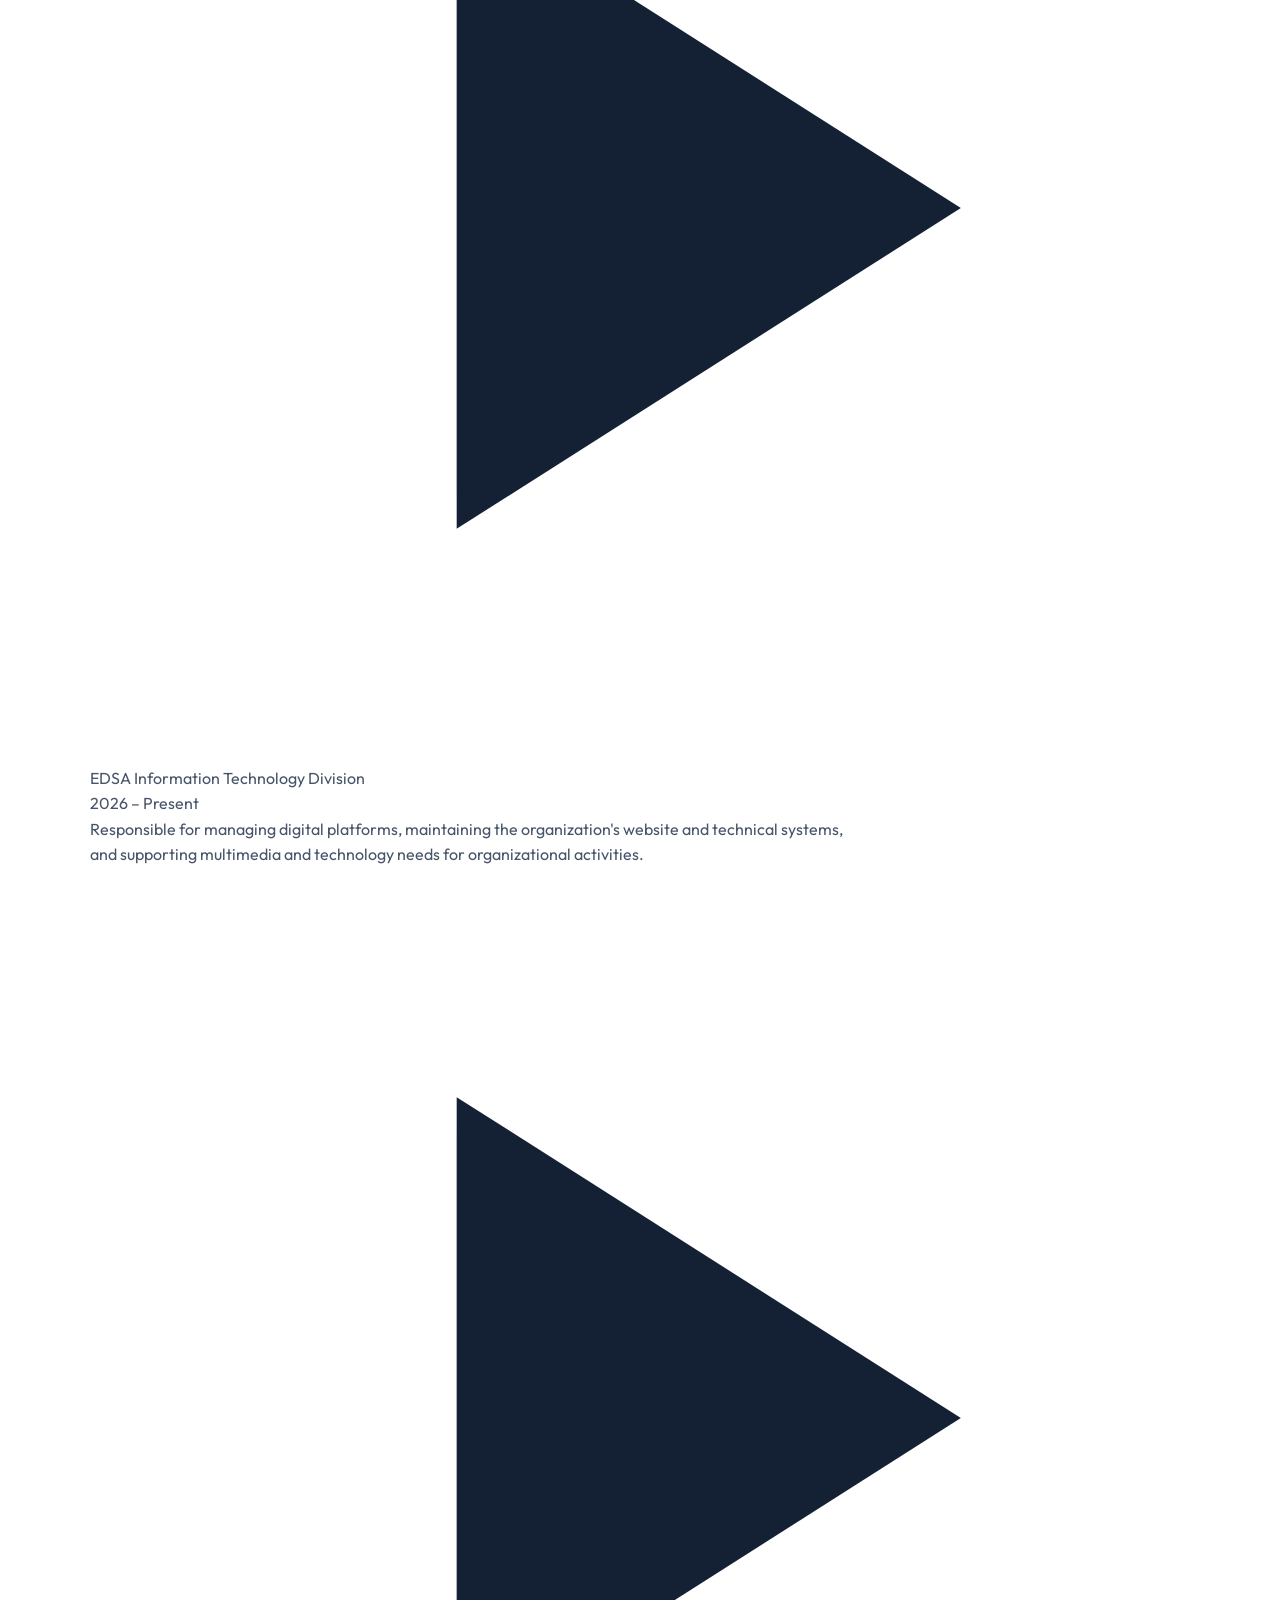
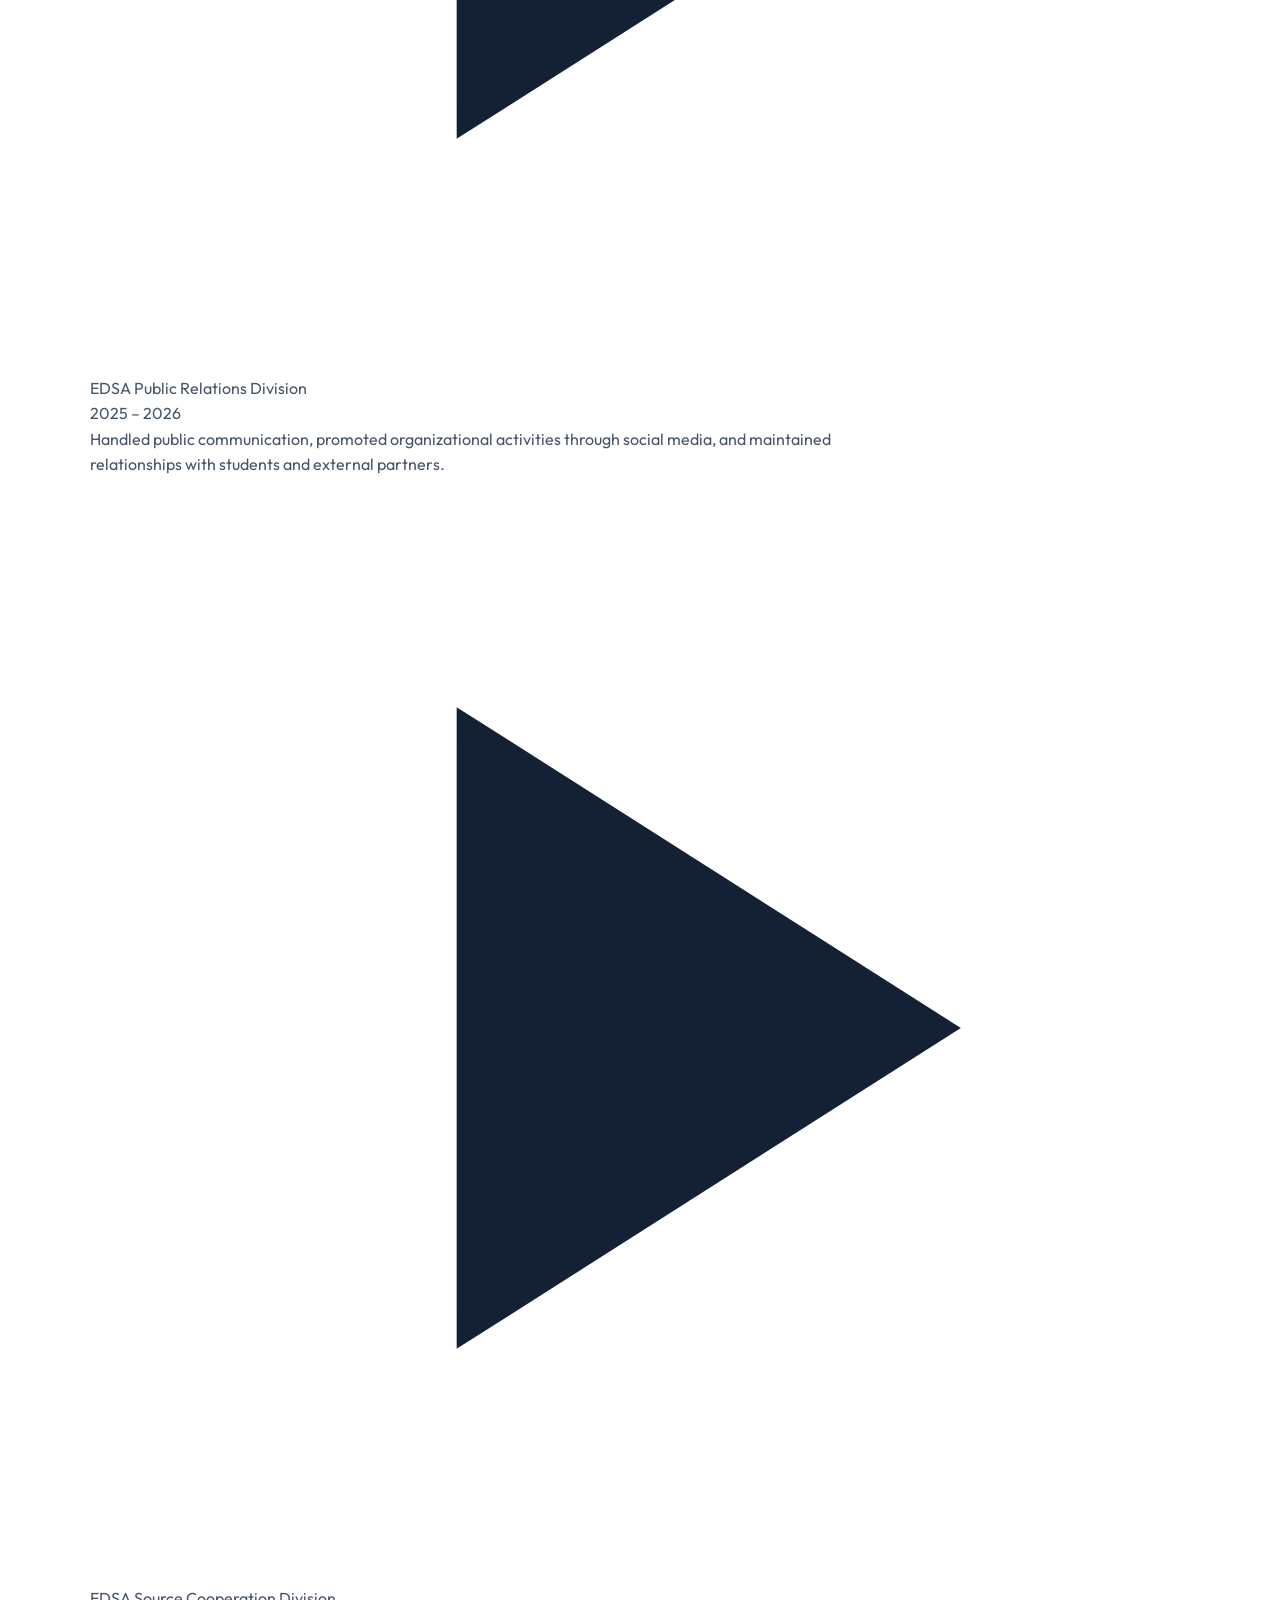
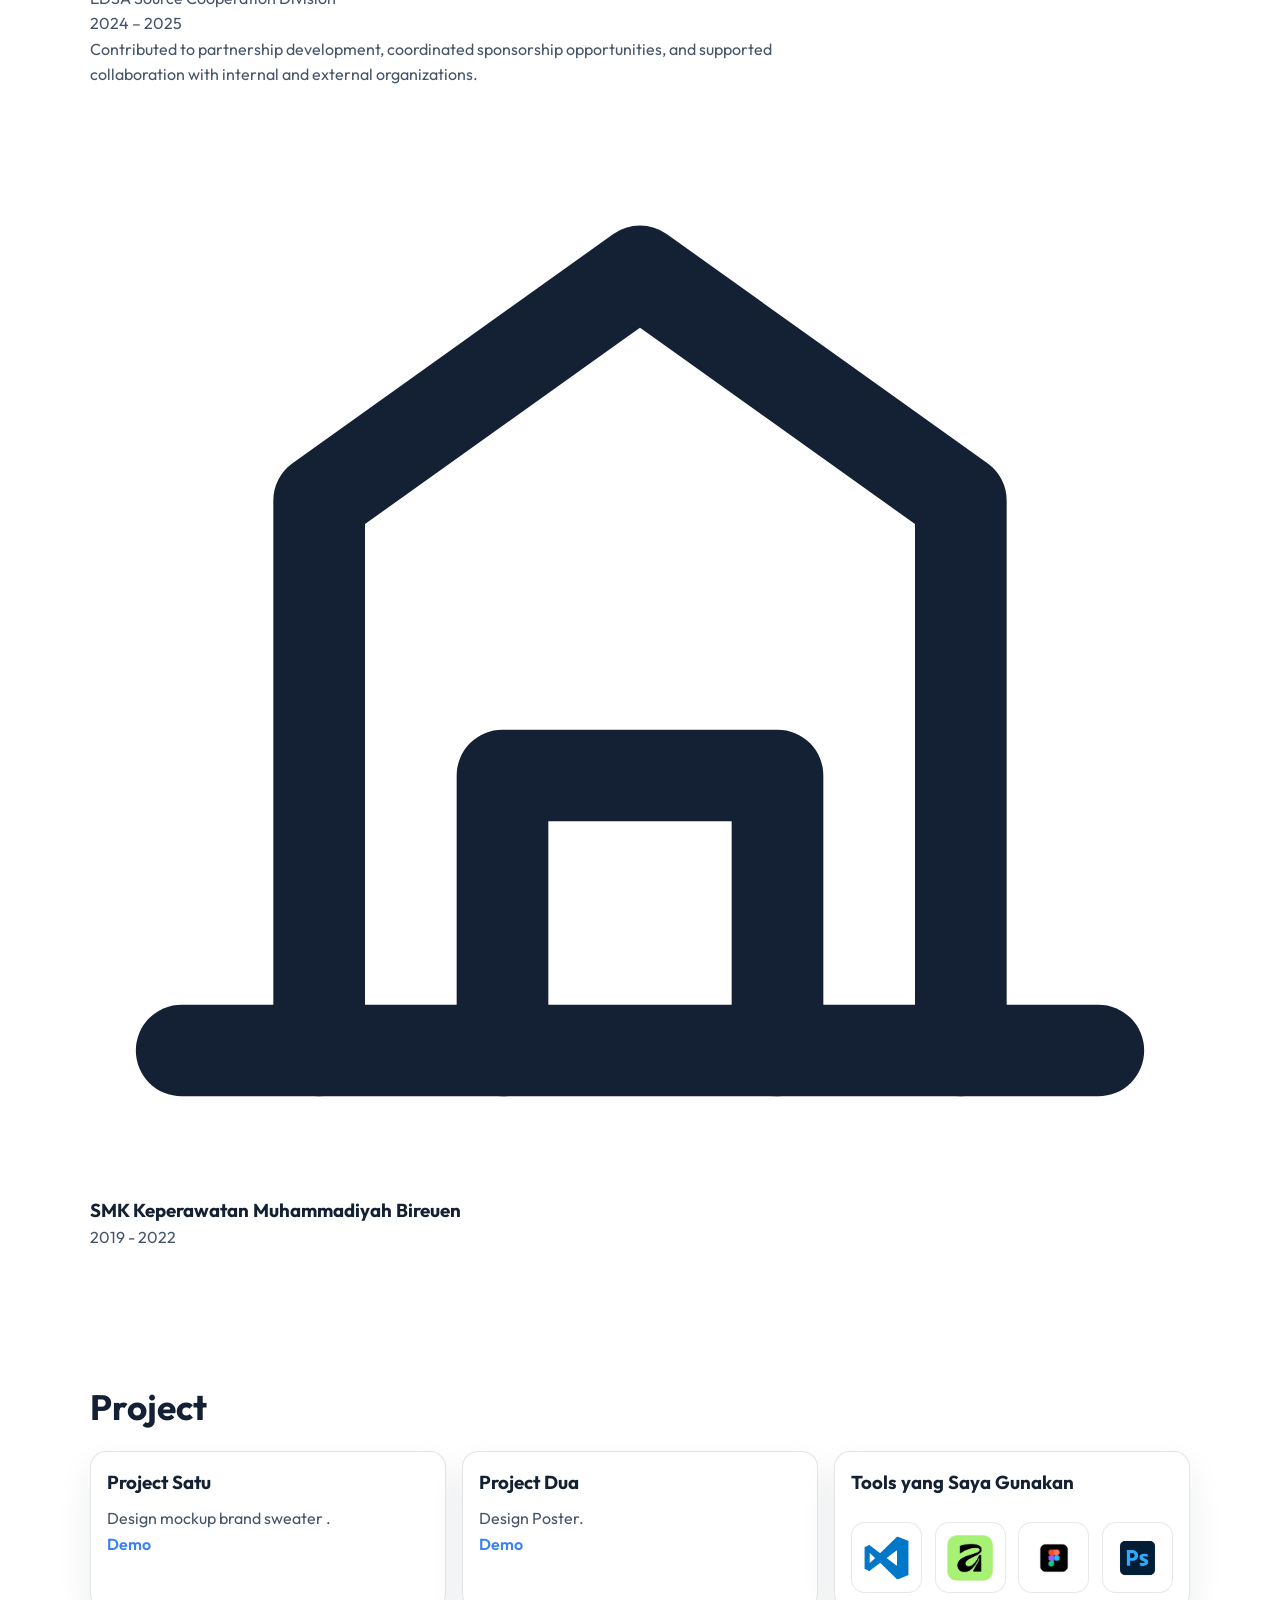
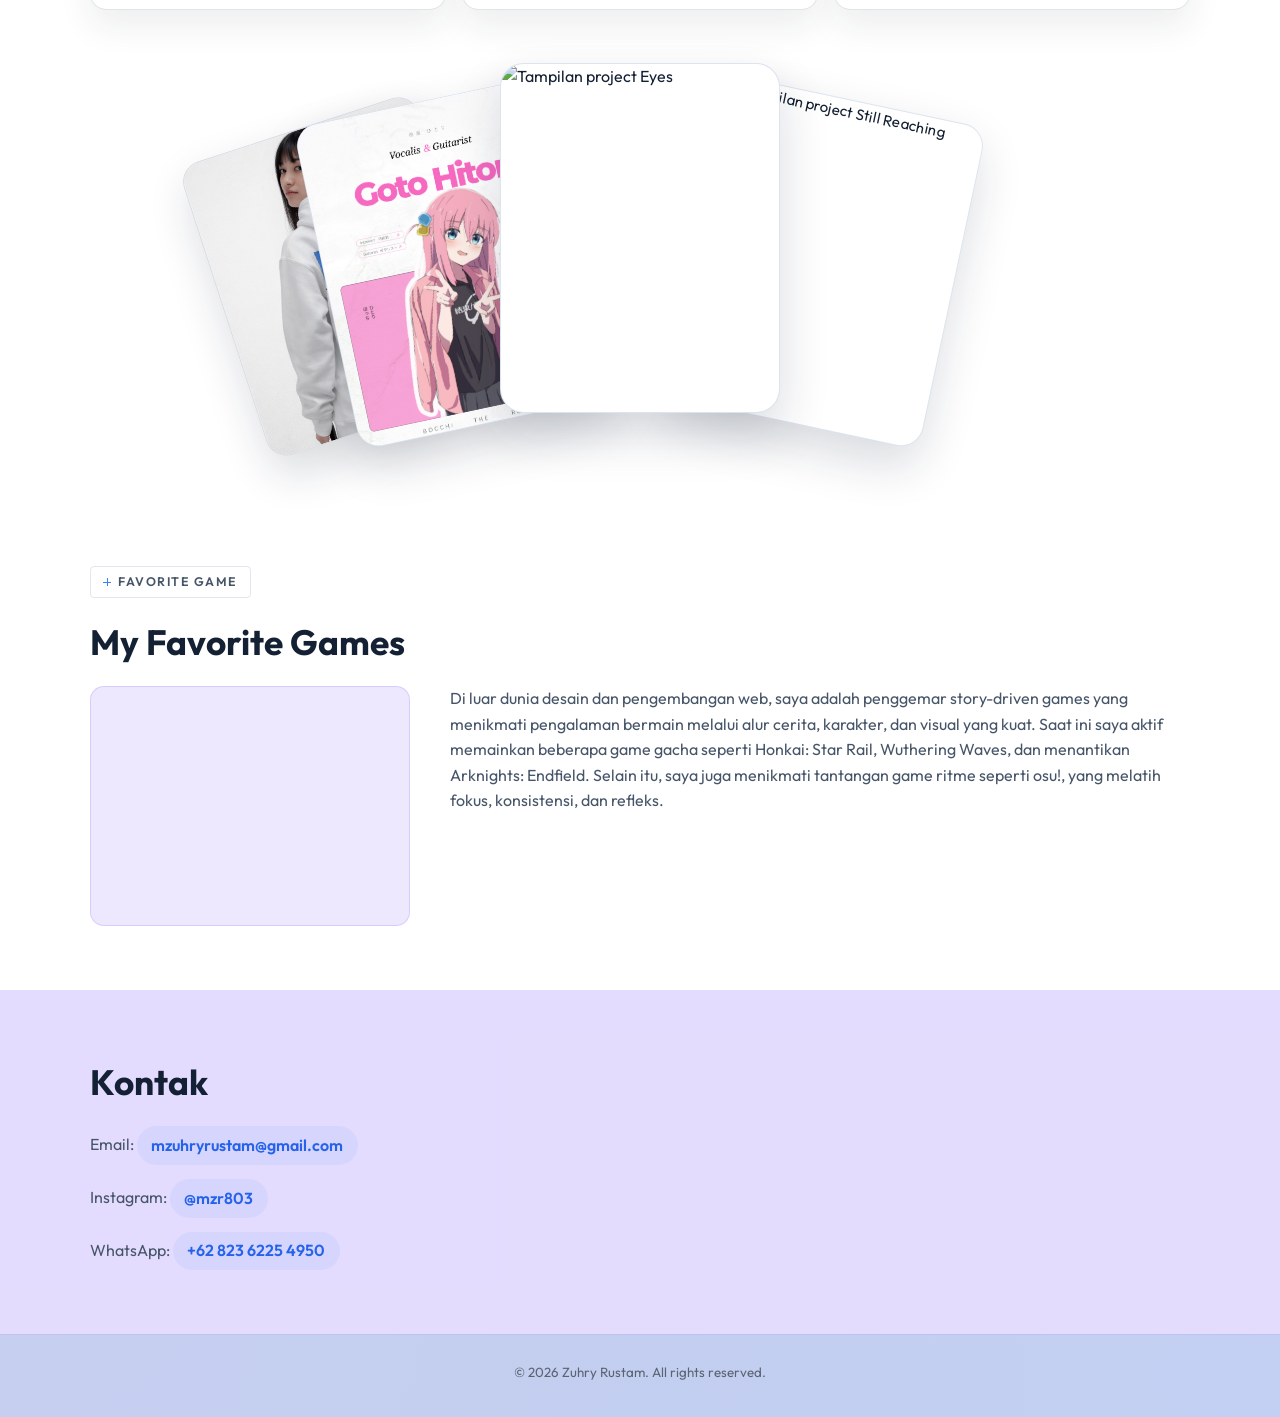
==== commit c54ee53c: "Update index.html" ====
--- a/index.html
+++ b/index.html
@@ -96,6 +96,83 @@
               <img src="pp profile.jpg.jpeg" alt="Foto profil Zuhry Rustam" />
             </div>
           </div>
+
+          <div class="container">
+            <div class="timeline">
+              <div class="timeline-item reveal">
+                <div class="timeline-icon" aria-hidden="true">
+                  <svg viewBox="0 0 24 24" fill="none" stroke="currentColor" stroke-width="2" stroke-linecap="round" stroke-linejoin="round">
+                    <path d="M22 10 12 5 2 10l10 5 10-5Z"></path>
+                    <path d="M6 12v5c0 1.5 2.5 3 6 3s6-1.5 6-3v-5"></path>
+                  </svg>
+                </div>
+                <div class="timeline-content">
+                  <h3>UIN Ar-Raniry</h3>
+                  <p class="timeline-subtitle">English Education</p>
+                  <p class="timeline-date">2023 - Present</p>
+
+                  <div class="timeline-subitem">
+                    <span class="timeline-bullet" aria-hidden="true">
+                      <svg viewBox="0 0 24 24" fill="currentColor"><path d="M8 5v14l11-7z"></path></svg>
+                    </span>
+                    <div>
+                      <p class="timeline-subitem-title">EDSA Information Technology Division</p>
+                      <p class="timeline-subitem-date">2026 – Present</p>
+                      <p class="timeline-subitem-desc">
+                        Responsible for managing digital platforms, maintaining the
+                        organization's website and technical systems, and supporting
+                        multimedia and technology needs for organizational activities.
+                      </p>
+                    </div>
+                  </div>
+
+                  <div class="timeline-subitem">
+                    <span class="timeline-bullet" aria-hidden="true">
+                      <svg viewBox="0 0 24 24" fill="currentColor"><path d="M8 5v14l11-7z"></path></svg>
+                    </span>
+                    <div>
+                      <p class="timeline-subitem-title">EDSA Public Relations Division</p>
+                      <p class="timeline-subitem-date">2025 – 2026</p>
+                      <p class="timeline-subitem-desc">
+                        Handled public communication, promoted organizational
+                        activities through social media, and maintained
+                        relationships with students and external partners.
+                      </p>
+                    </div>
+                  </div>
+
+                  <div class="timeline-subitem">
+                    <span class="timeline-bullet" aria-hidden="true">
+                      <svg viewBox="0 0 24 24" fill="currentColor"><path d="M8 5v14l11-7z"></path></svg>
+                    </span>
+                    <div>
+                      <p class="timeline-subitem-title">EDSA Source Cooperation Division</p>
+                      <p class="timeline-subitem-date">2024 – 2025</p>
+                      <p class="timeline-subitem-desc">
+                        Contributed to partnership development, coordinated
+                        sponsorship opportunities, and supported collaboration
+                        with internal and external organizations.
+                      </p>
+                    </div>
+                  </div>
+                </div>
+              </div>
+
+              <div class="timeline-item reveal" style="--reveal-delay:0.15s">
+                <div class="timeline-icon" aria-hidden="true">
+                  <svg viewBox="0 0 24 24" fill="none" stroke="currentColor" stroke-width="2" stroke-linecap="round" stroke-linejoin="round">
+                    <path d="M2 21h20"></path>
+                    <path d="M5 21V9l7-5 7 5v12"></path>
+                    <path d="M9 21v-6h6v6"></path>
+                  </svg>
+                </div>
+                <div class="timeline-content">
+                  <h3>SMK Keperawatan Muhammadiyah Bireuen</h3>
+                  <p class="timeline-date">2019 - 2022</p>
+                </div>
+              </div>
+            </div>
+          </div>
         </section>
 
         <section id="projects" class="section">
@@ -167,7 +244,7 @@
           <div class="container">
             <h2 class="reveal">Kontak</h2>
             <p class="reveal" style="--reveal-delay:0.05s">
-              Email: <a href="mailto:emailkamu@example.com">mzuhryrustam@gmail.com</a>
+              Email: <a href="mailto:mzuhryrustam@gmail.com">mzuhryrustam@gmail.com</a>
             </p>
             <p class="reveal" style="--reveal-delay:0.15s">Instagram: <a href="https://instagram.com/mzr803" target="_blank">@mzr803</a></p>
             <p class="reveal" style="--reveal-delay:0.25s">WhatsApp: <a href="https://wa.me/6282362254950" target="_blank">+62 823 6225 4950</a></p>
--- a/style.css
+++ b/style.css
@@ -1,11 +1,11 @@
 :root {
-  --bg: #f7f8fa; /* putih kebiruan lembut */
-  --surface: #ffffff; /* card background */
-  --text: #12182b; /* teks gelap utama */
-  --muted: #5b6472; /* teks abu soft */
-  --primary: #3b82f6; /* biru lebih soft */
+  --bg: #f7f8fa;
+  --surface: #ffffff;
+  --text: #12182b;
+  --muted: #5b6472;
+  --primary: #3b82f6;
   --primary-strong: #2563eb;
-  --border: #e2e6ed; /* border terang soft */
+  --border: #e2e6ed;
   --shadow: 0 16px 40px rgba(18, 24, 43, 0.1);
 }
 
@@ -18,7 +18,7 @@
 body {
   font-family: "Outfit", sans-serif;
   color: var(--text);
-  background: radial-gradient(circle at 10% 12%, rgba(212, 94, 141, 0.1), transparent 32%),
+  background: linear-gradient(135deg, rgba(212, 94, 141, 0.18), rgba(59, 130, 246, 0.18)),
     radial-gradient(circle at 88% 10%, rgba(0, 132, 255, 0.12), transparent 35%),
     radial-gradient(circle at 50% 100%, rgba(9, 109, 69, 0.08), transparent 40%),
     var(--bg);
@@ -57,7 +57,7 @@
   position: sticky;
   top: 0;
   z-index: 10;
-  background: rgba(124, 58, 237, 0.08); /* ungu halus */
+  background: rgba(124, 58, 237, 0.08);
   backdrop-filter: blur(12px);
   border-bottom: 1px solid rgba(124, 58, 237, 0.15);
 }
@@ -180,7 +180,7 @@
 }
 
 .highlight {
-  color: #a78bfa; /* soft purple */
+  color: #a78bfa;
 }
 
 .lead {
@@ -348,7 +348,6 @@
   object-fit: cover;
 }
 
-/* === TAMBAHKAN INI UNTUK VIDEO === */
 .gif-placeholder video {
   width: 100%;
   height: 100%;
@@ -356,19 +355,19 @@
 }
 /* ===== END GAME SECTION ===== */
 
-
 /* ===== SKILLS & CONTACT ===== */
 #skills {
   background: rgba(167, 139, 250, 0.15);
 }
 
-#contact.alt {
+/* HAPUS / COMMENT aturan ini agar kontak di project halaman mengikuti background body */
+/* #contact.alt {
   background: #ffffff !important;
-}
+} */
 /* ===== END SKILLS & CONTACT ===== */
 
 .alt {
-  background: rgba(167, 139, 250, 0.3); /* lebih jelas */
+  background: rgba(167, 139, 250, 0.3);
   border-top: 0;
   border-bottom: 0;
 }
@@ -545,8 +544,11 @@
   padding: 2.5rem;
   min-height: 520px;
   border-radius: 28px;
-  background: linear-gradient(135deg, rgba(92, 60, 97, 0.72), rgba(42, 104, 168, 0.78));
-  box-shadow: 0 28px 60px rgba(7, 14, 32, 0.28);
+  background:
+    linear-gradient(135deg, rgba(212, 94, 141, 0.14), rgba(59, 130, 246, 0.14)),
+    var(--surface);
+  border: 1px solid var(--border);
+  box-shadow: 0 24px 50px rgba(20, 32, 51, 0.1);
   display: grid;
   grid-template-columns: minmax(280px, 420px) minmax(360px, 590px);
   gap: 1.5rem;
@@ -576,21 +578,23 @@
 
 .poster-stage-kicker {
   margin-bottom: 0.6rem;
-  color: rgba(226, 232, 240, 0.72);
+  color: var(--primary-strong);
   text-transform: uppercase;
   letter-spacing: 0.08em;
   font-size: 0.78rem;
+  font-weight: 700;
 }
 
 .poster-stage-copy h2 {
   margin-bottom: 1rem;
+  color: var(--text);
   font-size: clamp(1.35rem, 1rem + 0.7vw, 2rem);
   line-height: 1.05;
   white-space: nowrap;
 }
 
 .poster-stage-copy p {
-  color: rgba(226, 232, 240, 0.9);
+  color: var(--muted);
   font-size: 0.92rem;
   font-weight: 400;
   line-height: 1.32;
@@ -616,7 +620,7 @@
   overflow: hidden;
   padding: 10px;
   border-radius: 18px;
-  border: 1px solid rgba(226, 232, 240, 0.22);
+  border: 1px solid rgba(139, 92, 246, 0.25);
   background: linear-gradient(180deg, rgba(250, 252, 255, 0.14), rgba(148, 163, 184, 0.08));
   cursor: pointer;
   transform-origin: center bottom;
@@ -658,8 +662,8 @@
 
 .poster-rotator-card:hover,
 .poster-rotator-card:focus-visible {
-  background: linear-gradient(180deg, rgba(250, 252, 255, 0.18), rgba(148, 163, 184, 0.12));
-  box-shadow: 0 28px 70px rgba(11, 24, 44, 0.38);
+  background: linear-gradient(180deg, rgba(212, 94, 141, 0.08), rgba(59, 130, 246, 0.08));
+  box-shadow: 0 28px 60px rgba(20, 32, 51, 0.18);
 }
 
 .poster-rotator-card.is-animating {
@@ -669,6 +673,59 @@
 .detail-shot {
   margin: 0;
 }
+
+/* ===== DESIGN GALLERY ===== */
+.design-gallery-heading {
+  grid-column: 1 / -1;
+  margin-top: 2.5rem;
+}
+
+.design-gallery-heading h3 {
+  color: var(--text);
+  font-size: clamp(1.1rem, 0.9rem + 0.5vw, 1.5rem);
+  font-weight: 600;
+}
+
+.design-gallery {
+  grid-column: 1 / -1;
+  margin-top: 1rem;
+  display: grid;
+  grid-template-columns: repeat(2, 1fr);
+  gap: 1.5rem;
+}
+
+.design-item {
+  margin: 0;
+  border-radius: 16px;
+  overflow: hidden;
+  border: 1px solid var(--border);
+  background: var(--surface);
+  box-shadow: 0 16px 34px rgba(20, 32, 51, 0.1);
+  transition: transform 0.3s ease, box-shadow 0.3s ease;
+}
+
+.design-item img {
+  width: 100%;
+  height: 100%;
+  display: block;
+  object-fit: cover;
+}
+
+.design-item:hover {
+  transform: translateY(-4px);
+  box-shadow: 0 22px 44px rgba(20, 32, 51, 0.16);
+}
+
+.design-item-wide {
+  grid-column: 1 / -1;
+}
+
+@media (max-width: 640px) {
+  .design-gallery {
+    grid-template-columns: 1fr;
+  }
+}
+/* ===== END DESIGN GALLERY ===== */
 
 .detail-shot img {
   width: 100%;
@@ -730,7 +787,7 @@
   }
 }
 
-/* ===== HERO INTRO ANIMATION (muncul saat website dibuka) ===== */
+/* ===== HERO INTRO ANIMATION ===== */
 .hero-copy .badge,
 .hero-copy h1,
 .hero-copy .lead,
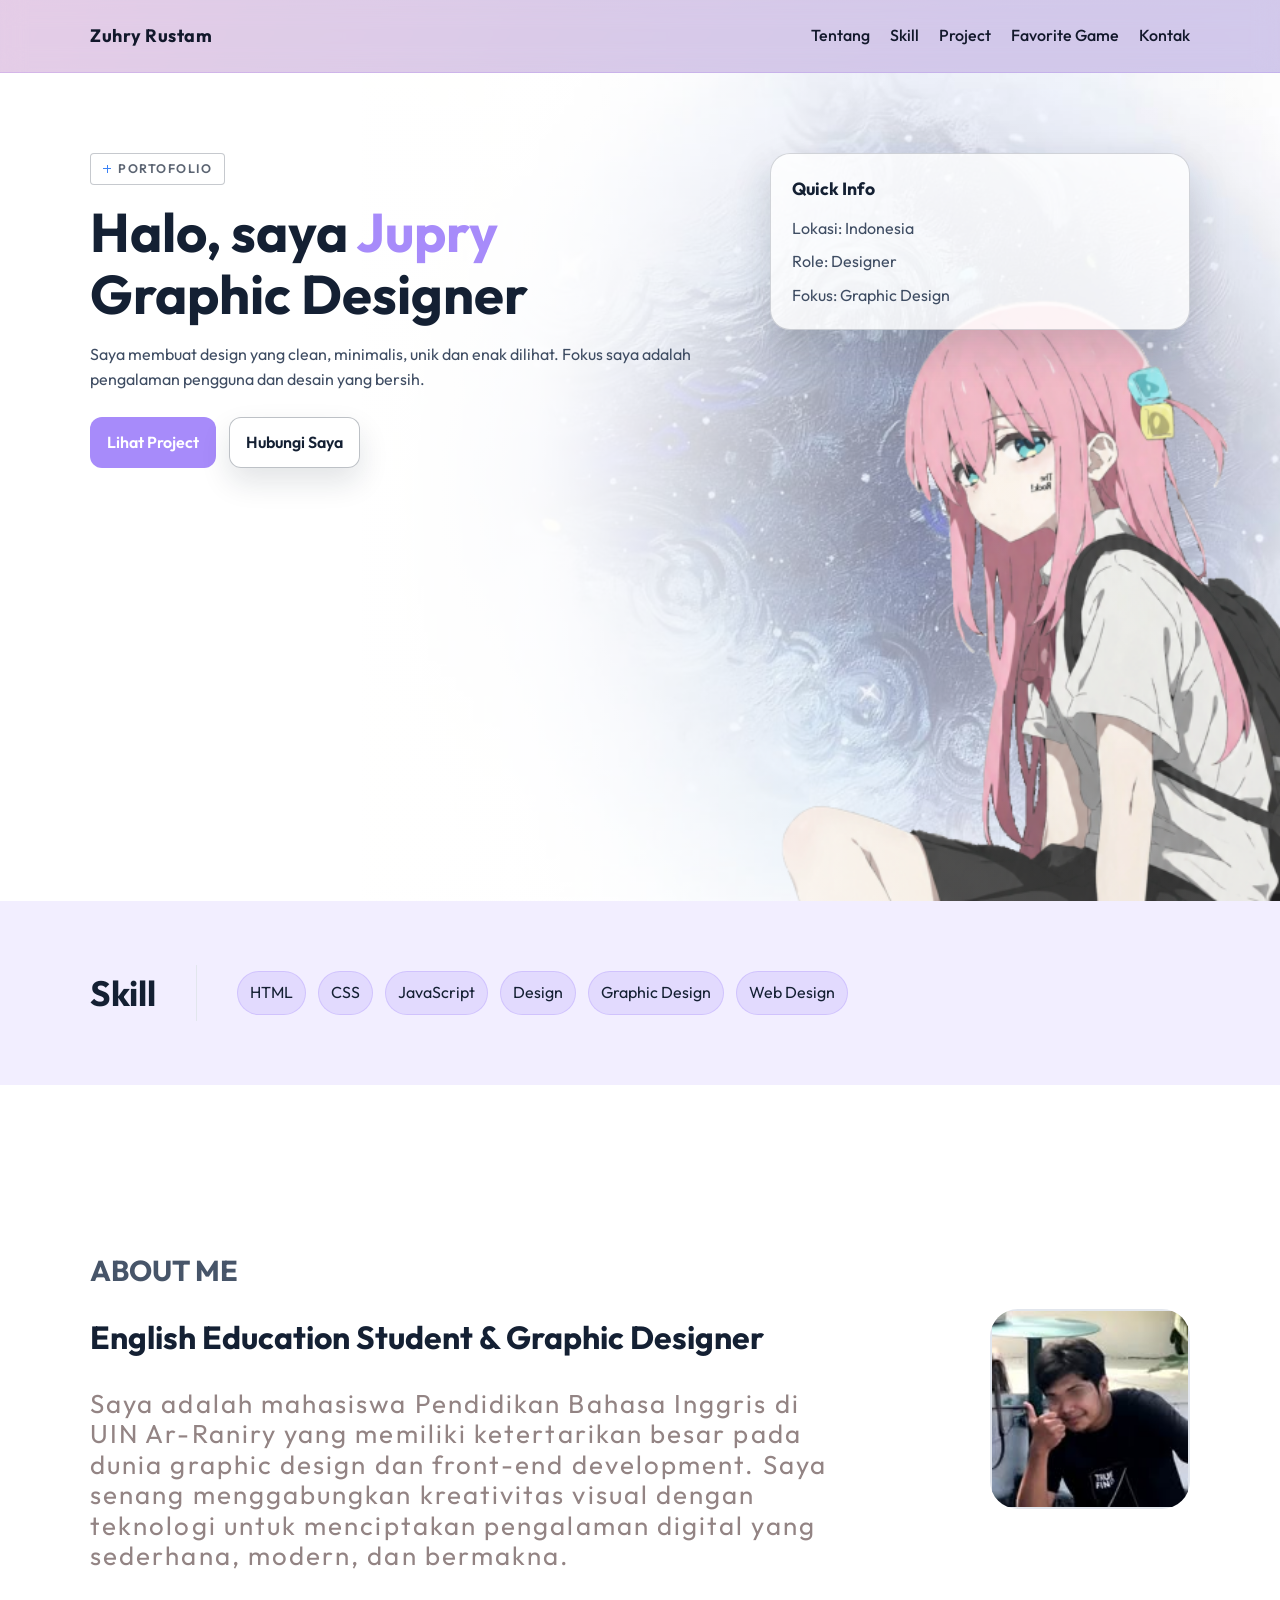
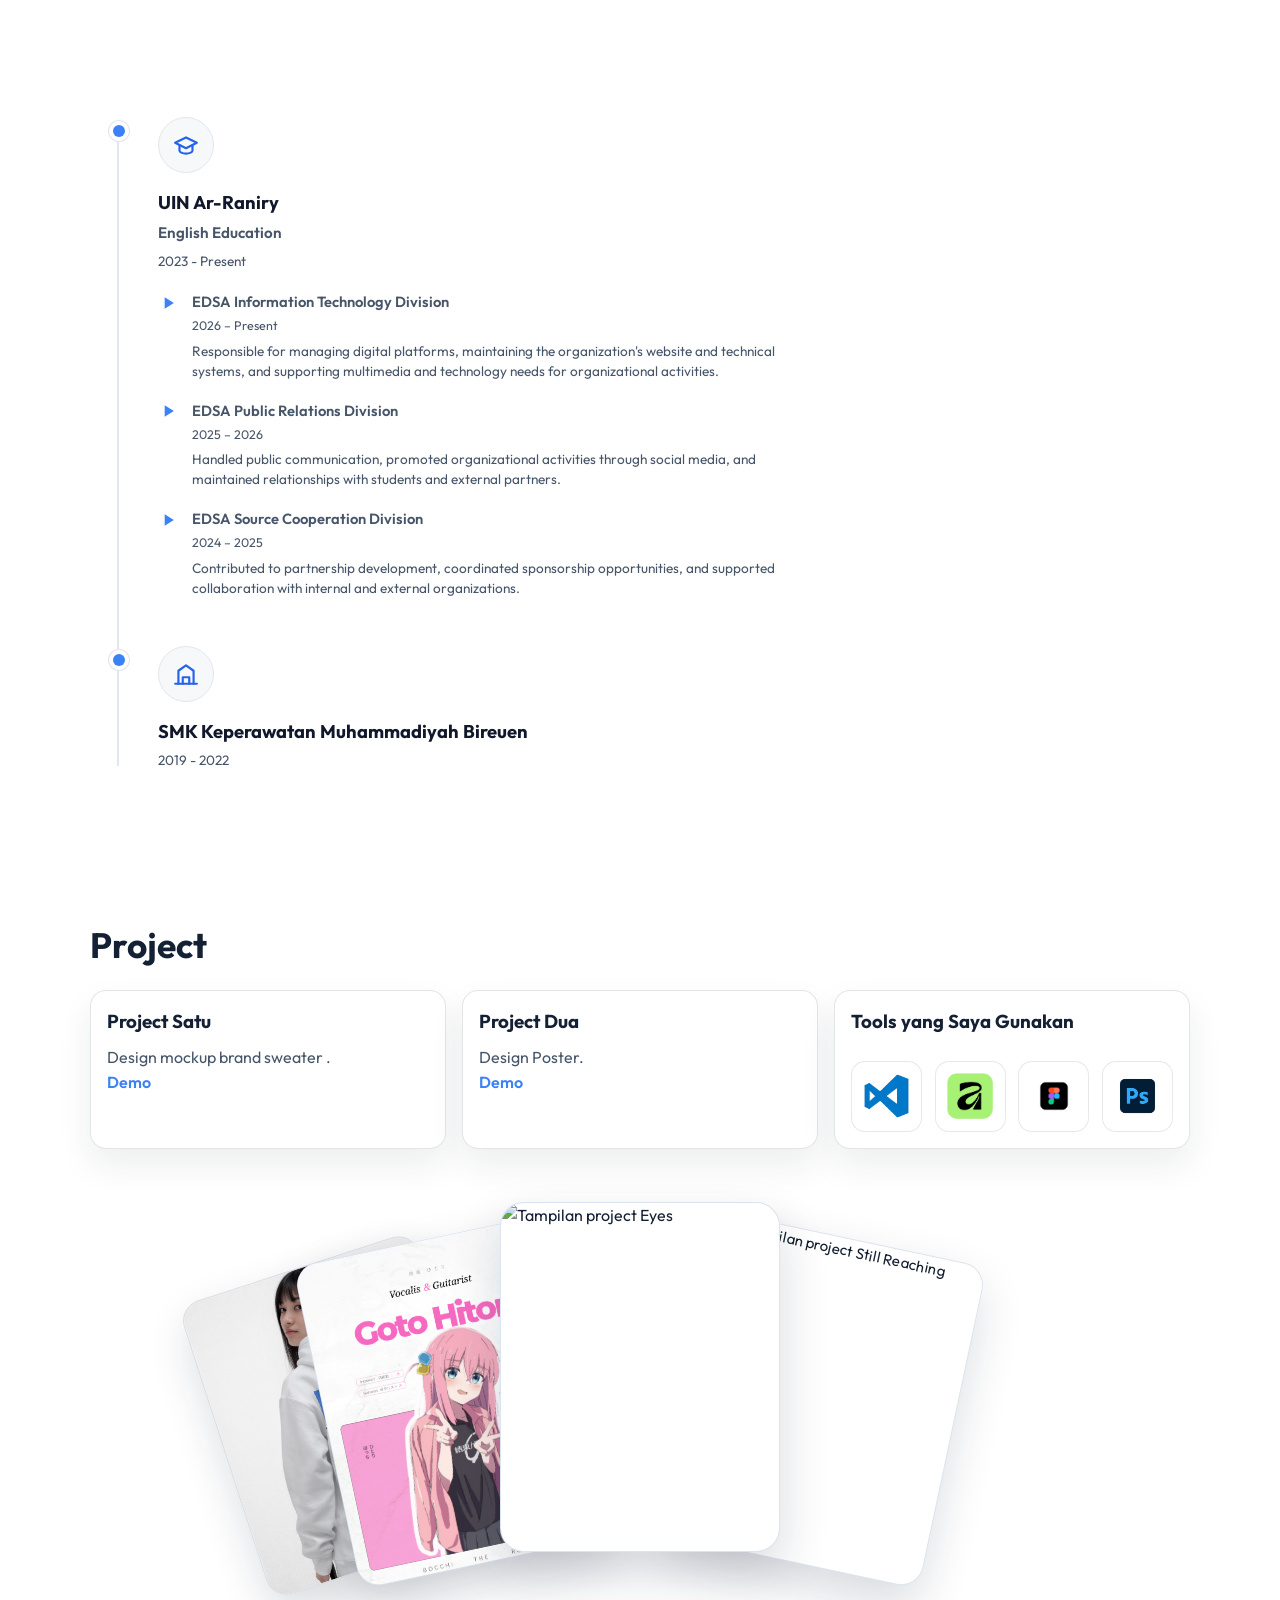
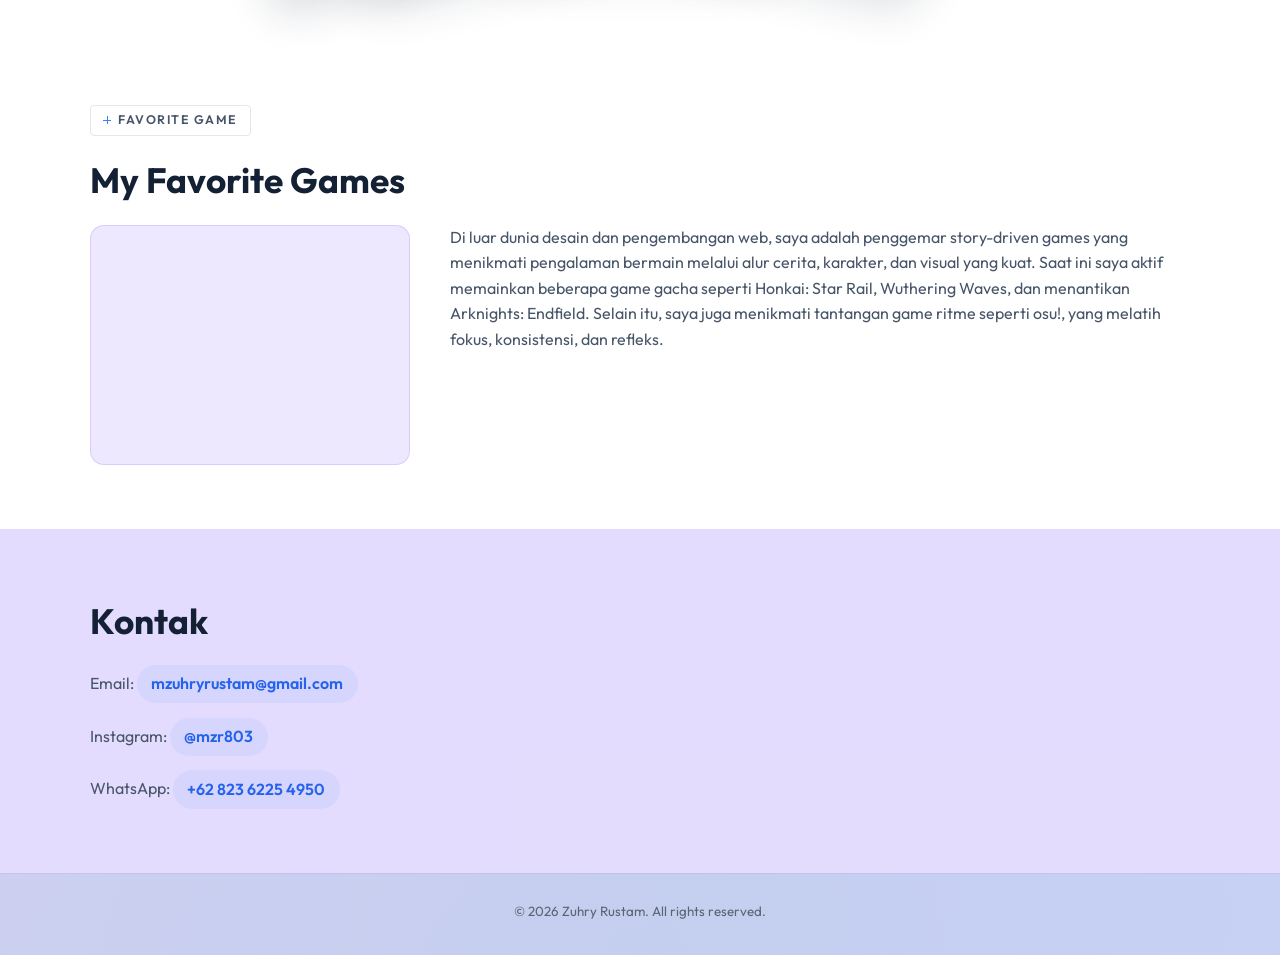
==== commit 5461a77c: "Update index.html" ====
--- a/index.html
+++ b/index.html
@@ -8,6 +8,14 @@
       name="description"
       content="Website portofolio pribadi untuk menampilkan profil, skill, dan project."
     />
+
+    <!-- Open Graph (preview saat link dibagikan ke WhatsApp/Instagram/dll) -->
+    <meta property="og:title" content="Zuhry Rustam - Graphic Designer Portfolio" />
+    <meta property="og:description" content="Portofolio pribadi menampilkan profil, skill, dan project desain grafis." />
+    <meta property="og:image" content="https://sayaemangorangkatanya.github.io/Zuhry-rustam/portfolio-hero-bg.png" />
+    <meta property="og:url" content="https://sayaemangorangkatanya.github.io/Zuhry-rustam/index.html" />
+    <meta property="og:type" content="website" />
+
     <link rel="preconnect" href="https://fonts.googleapis.com" />
     <link rel="preconnect" href="https://fonts.gstatic.com" crossorigin />
     <link
--- a/style.css
+++ b/style.css
@@ -727,6 +727,142 @@
 }
 /* ===== END DESIGN GALLERY ===== */
 
+/* ===== TIMELINE (riwayat pendidikan & organisasi) ===== */
+.timeline {
+  position: relative;
+  max-width: 720px;
+  margin: 3rem 0 0;
+  padding-left: 68px;
+}
+
+.timeline::before {
+  content: "";
+  position: absolute;
+  left: 27px;
+  top: 6px;
+  bottom: 6px;
+  width: 2px;
+  background: var(--border);
+}
+
+.timeline-item {
+  position: relative;
+  margin-bottom: 3rem;
+}
+
+.timeline-item:last-child {
+  margin-bottom: 0;
+}
+
+.timeline-item::before {
+  content: "";
+  position: absolute;
+  left: -45px;
+  top: 8px;
+  width: 12px;
+  height: 12px;
+  border-radius: 50%;
+  background: var(--primary);
+  box-shadow: 0 0 0 4px var(--surface), 0 0 0 5px var(--border);
+}
+
+.timeline-icon {
+  width: 56px;
+  height: 56px;
+  border-radius: 50%;
+  background: var(--bg);
+  border: 1px solid var(--border);
+  display: flex;
+  align-items: center;
+  justify-content: center;
+  color: var(--primary-strong);
+  margin-bottom: 0.9rem;
+}
+
+.timeline-icon svg {
+  width: 26px;
+  height: 26px;
+}
+
+.timeline-content h3 {
+  font-size: 1.15rem;
+  color: var(--text);
+  margin-bottom: 0.25rem;
+}
+
+.timeline-subtitle {
+  color: var(--primary-strong);
+  font-weight: 600;
+  font-size: 0.95rem;
+  margin-bottom: 0.35rem;
+}
+
+.timeline-date {
+  color: var(--muted);
+  font-size: 0.85rem;
+  margin-bottom: 1.1rem;
+}
+
+.timeline-subitem {
+  display: flex;
+  gap: 0.85rem;
+  align-items: flex-start;
+  margin-top: 1.1rem;
+}
+
+.timeline-bullet {
+  flex-shrink: 0;
+  width: 20px;
+  height: 20px;
+  color: var(--primary);
+  margin-top: 0.15rem;
+}
+
+.timeline-bullet svg {
+  width: 100%;
+  height: 100%;
+}
+
+.timeline-subitem-title {
+  font-weight: 600;
+  color: var(--text);
+  font-size: 0.92rem;
+  margin-bottom: 0.15rem;
+}
+
+.timeline-subitem-date {
+  color: var(--muted);
+  font-size: 0.78rem;
+  margin-bottom: 0.35rem;
+}
+
+.timeline-subitem-desc {
+  color: var(--muted);
+  font-size: 0.85rem;
+  line-height: 1.45;
+}
+
+@media (max-width: 640px) {
+  .timeline {
+    padding-left: 44px;
+  }
+  .timeline::before {
+    left: 17px;
+  }
+  .timeline-item::before {
+    left: -27px;
+  }
+  .timeline-icon {
+    width: 44px;
+    height: 44px;
+  }
+  .timeline-icon svg {
+    width: 20px;
+    height: 20px;
+  }
+}
+/* ===== END TIMELINE ===== */
+
 .detail-shot img {
   width: 100%;
   height: 100%;
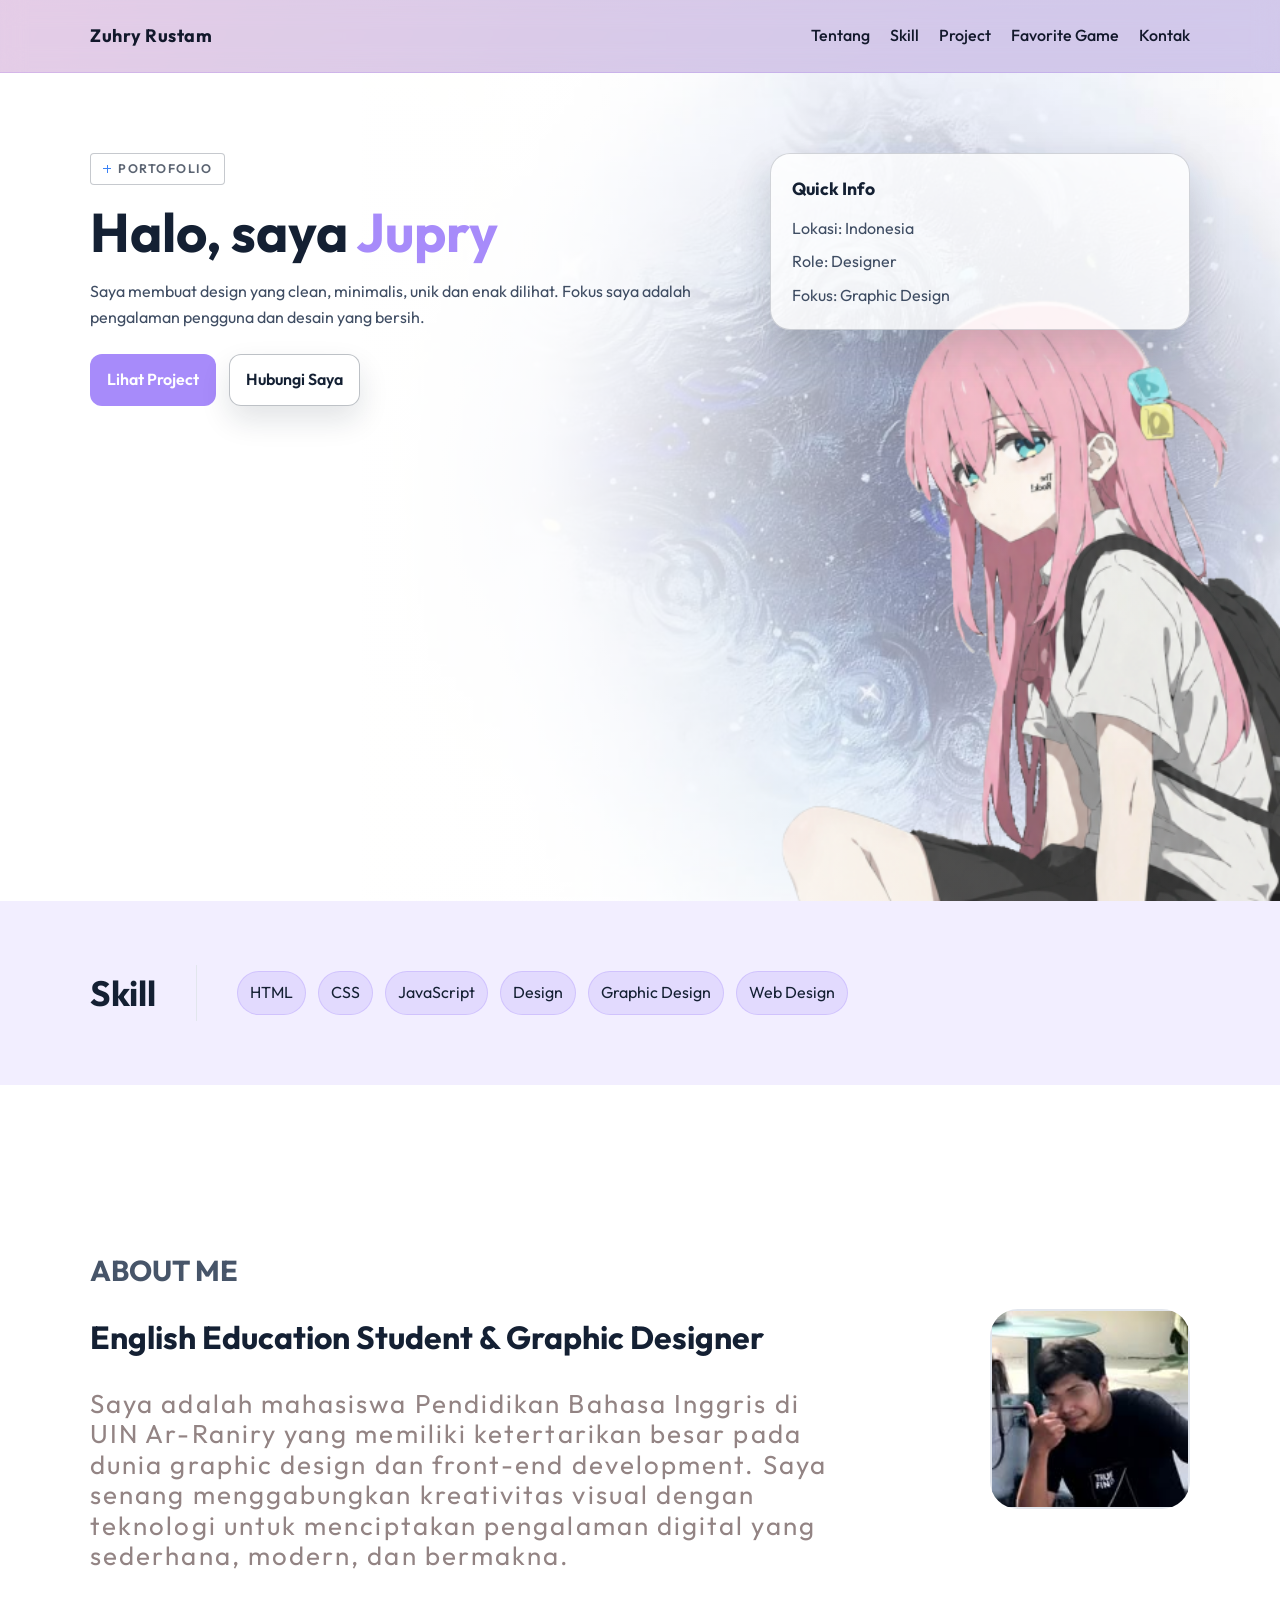
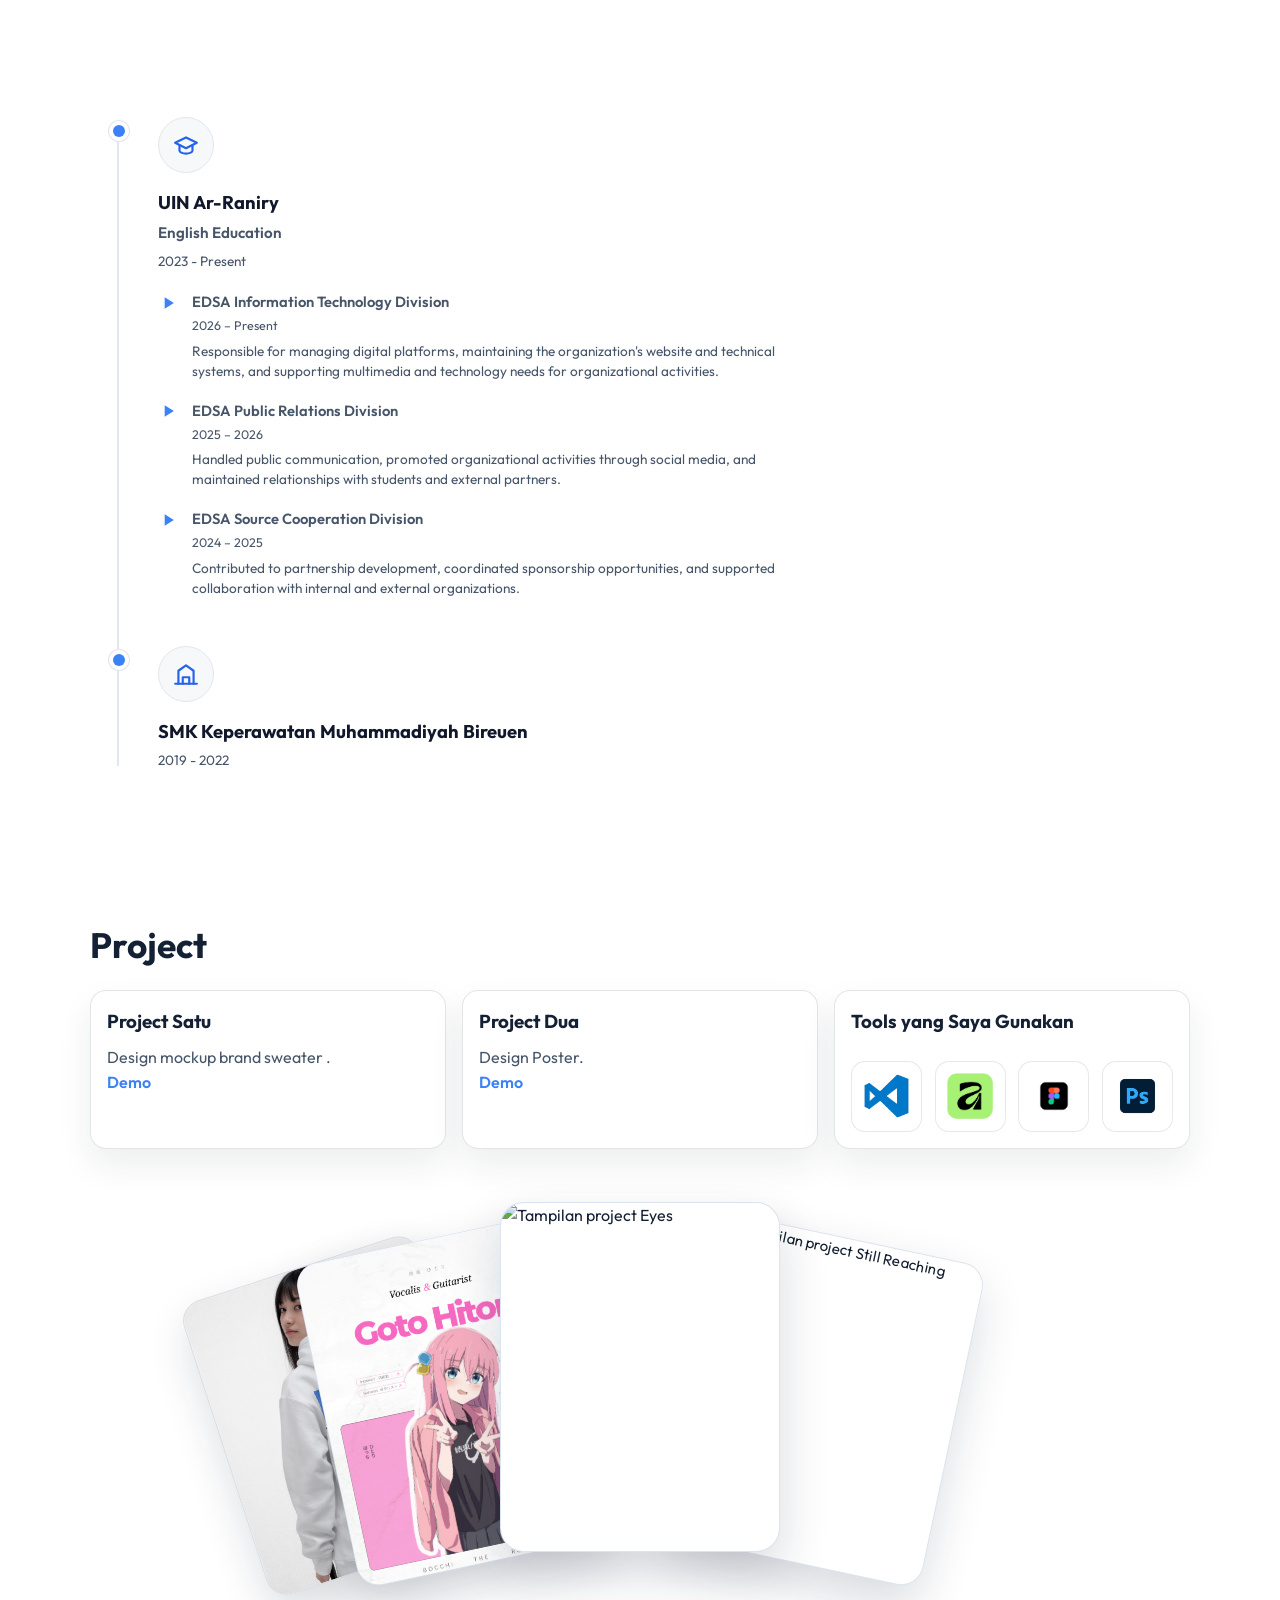
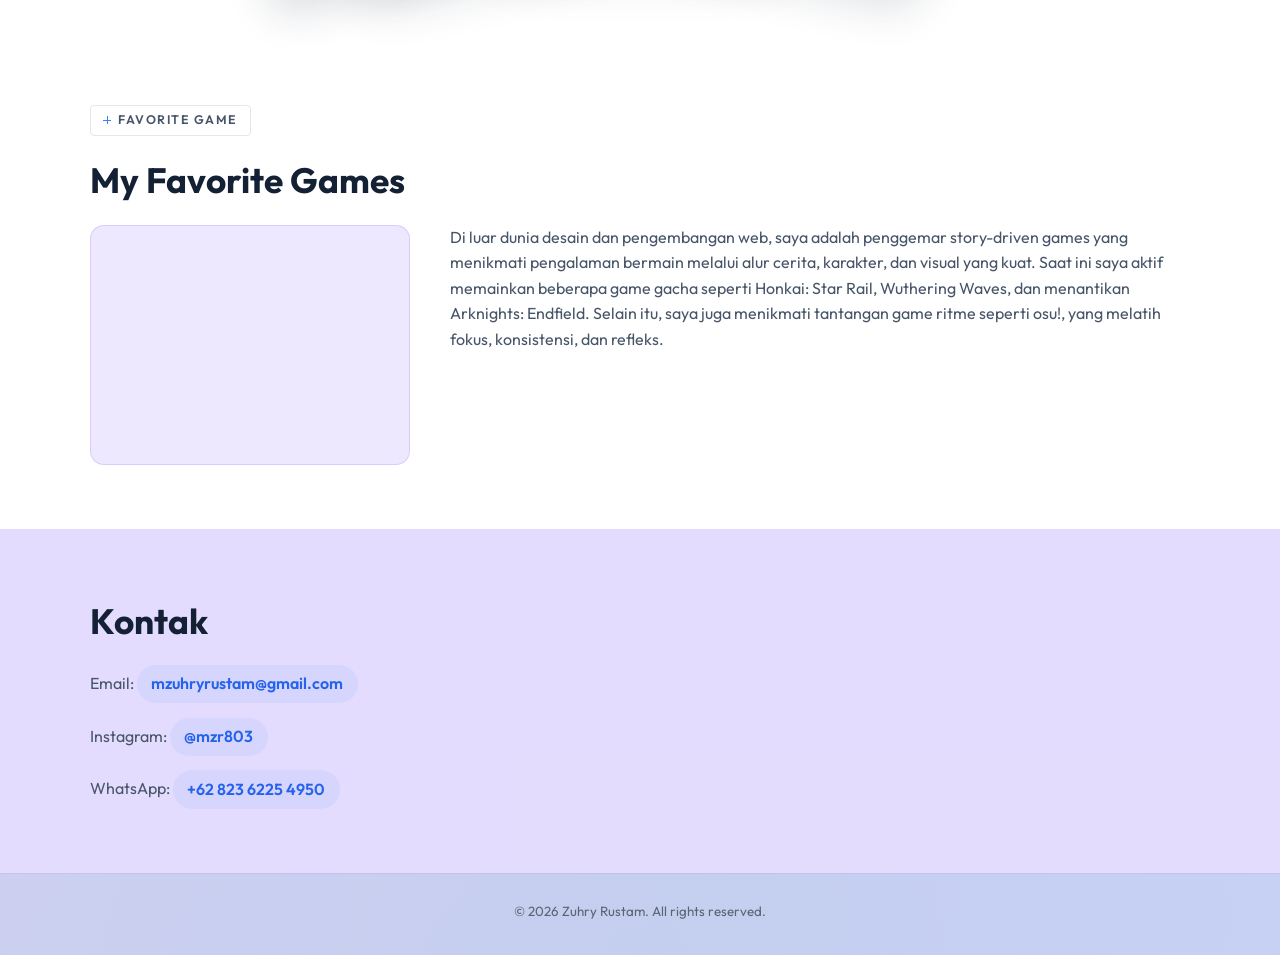
==== commit b49f1b0b: "Update index.html" ====
--- a/index.html
+++ b/index.html
@@ -48,7 +48,7 @@
             <p class="badge">PORTOFOLIO</p>
             <h1>
               Halo, saya <span class="highlight">Jupry</span><br />
-              Graphic Designer
+              <span class="typing-role" id="typingRole"></span><span class="typing-cursor" aria-hidden="true"></span>
             </h1>
             <p class="lead">
               Saya membuat design yang clean, minimalis, unik dan enak dilihat.
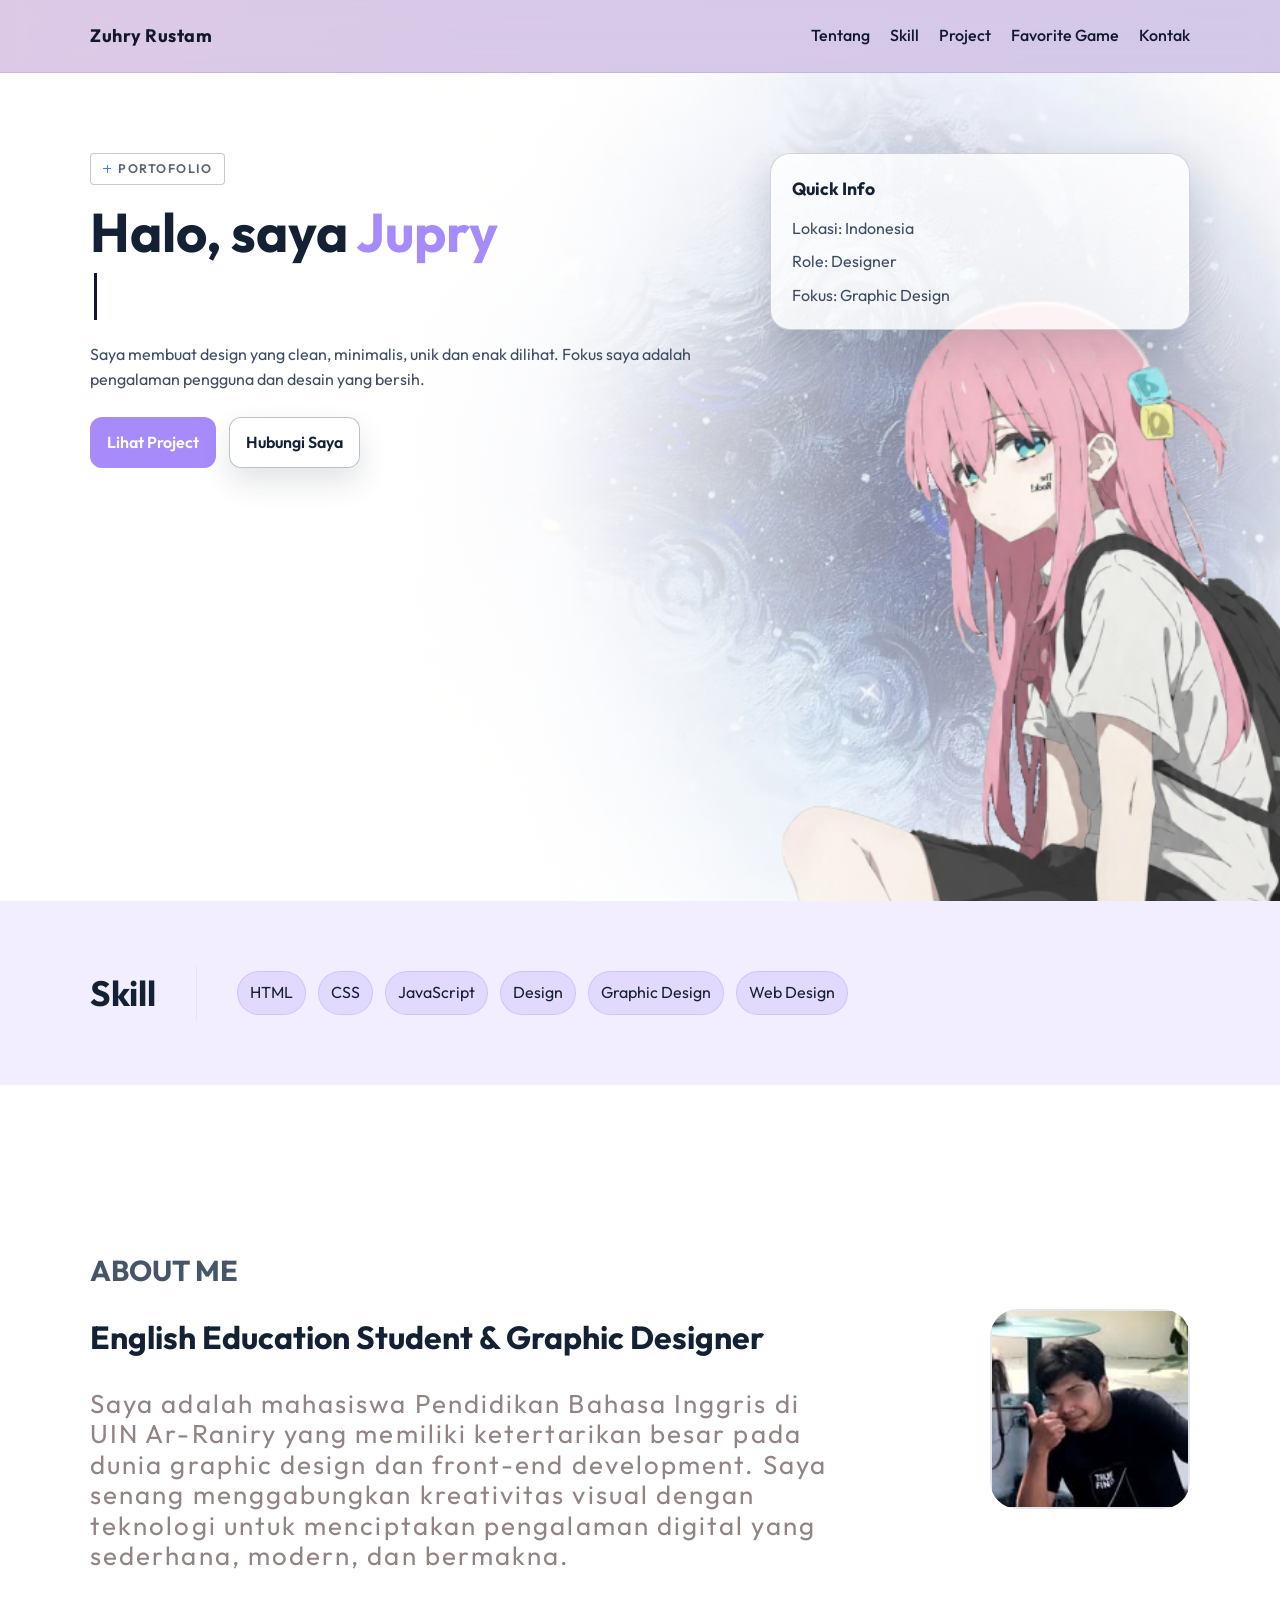
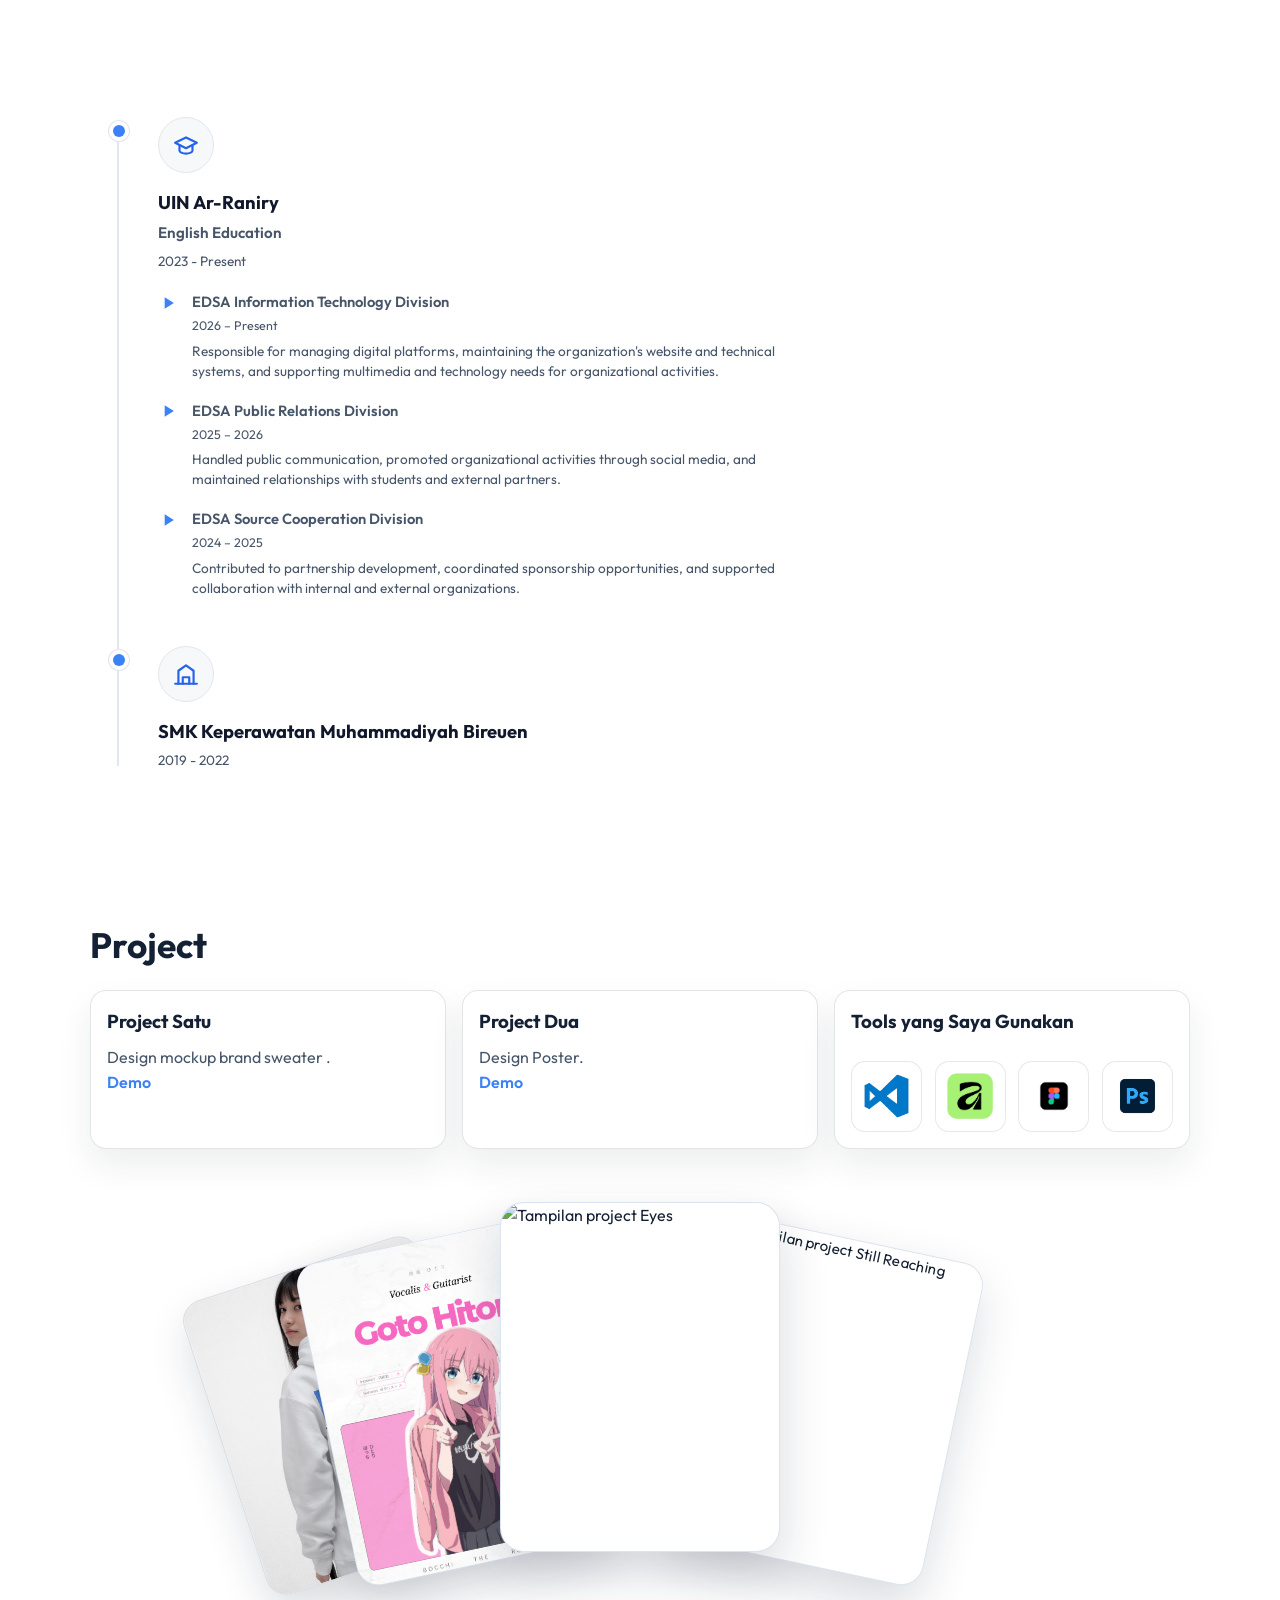
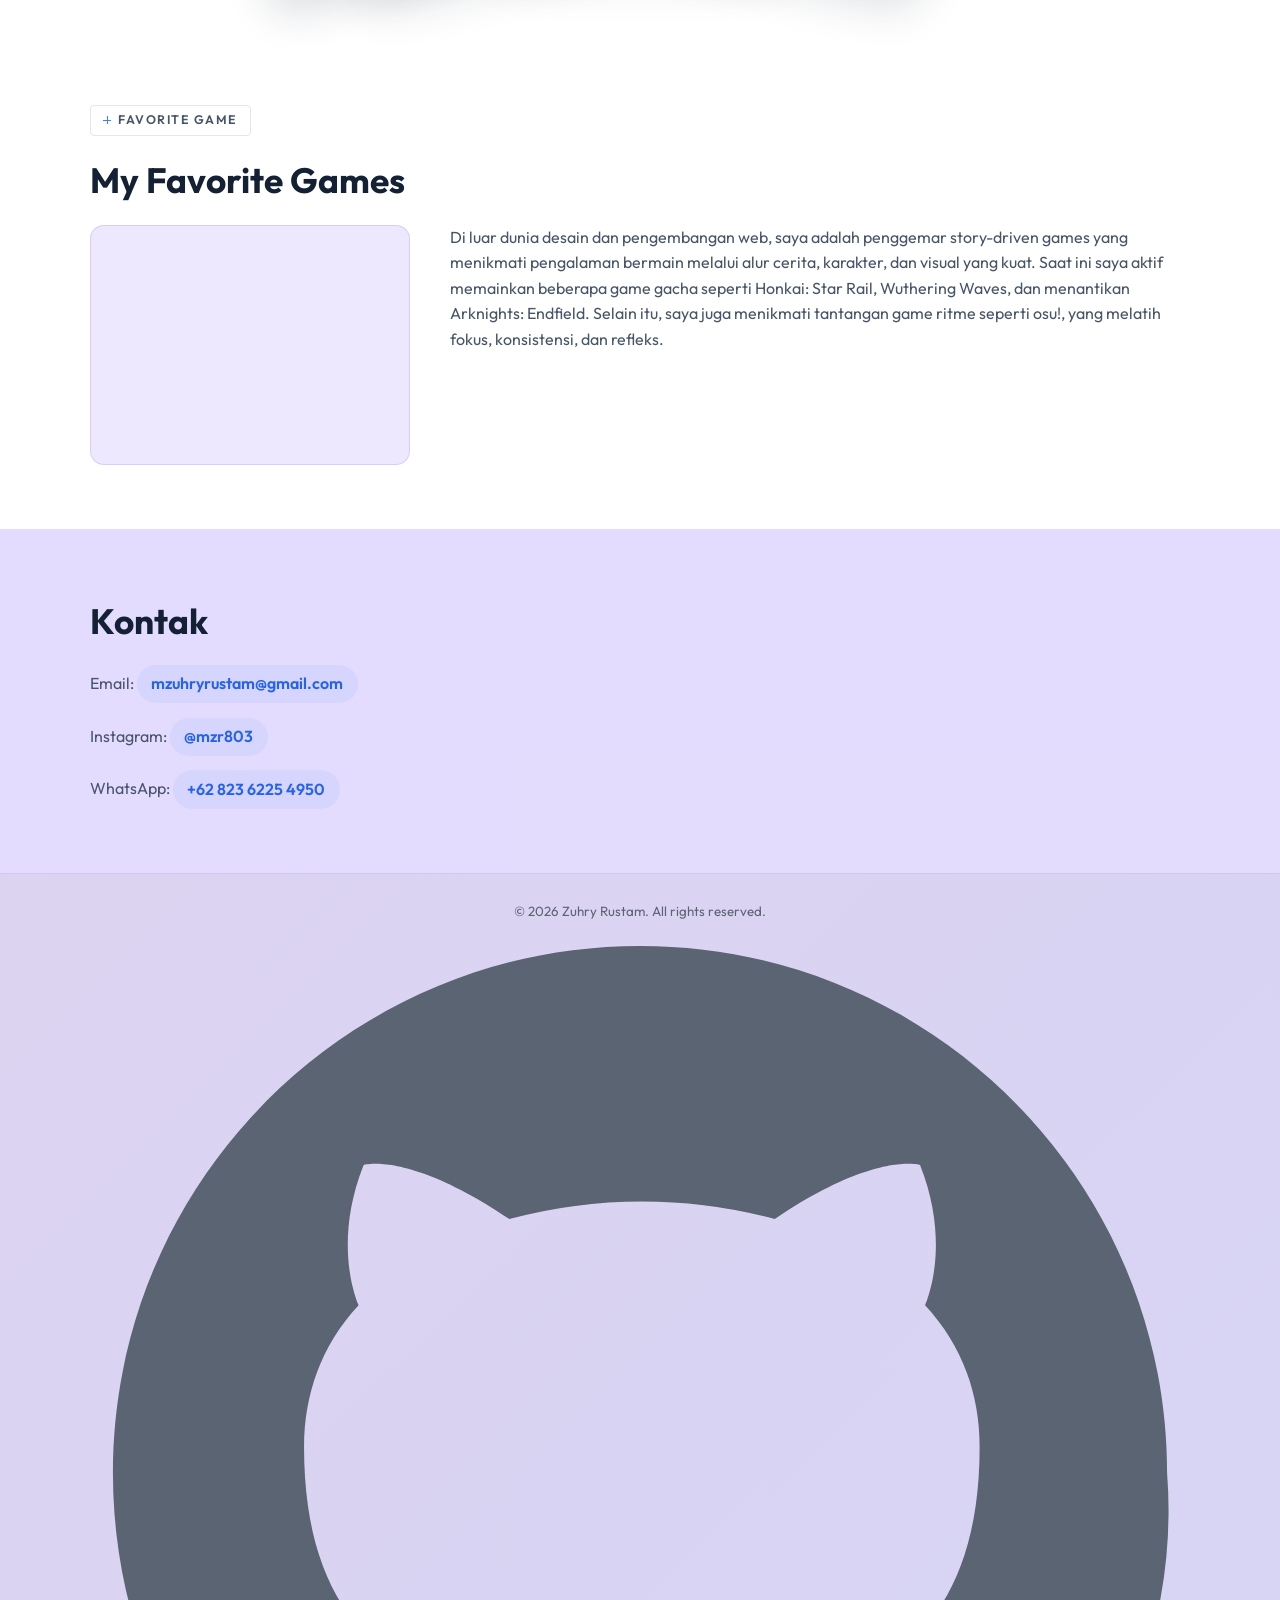
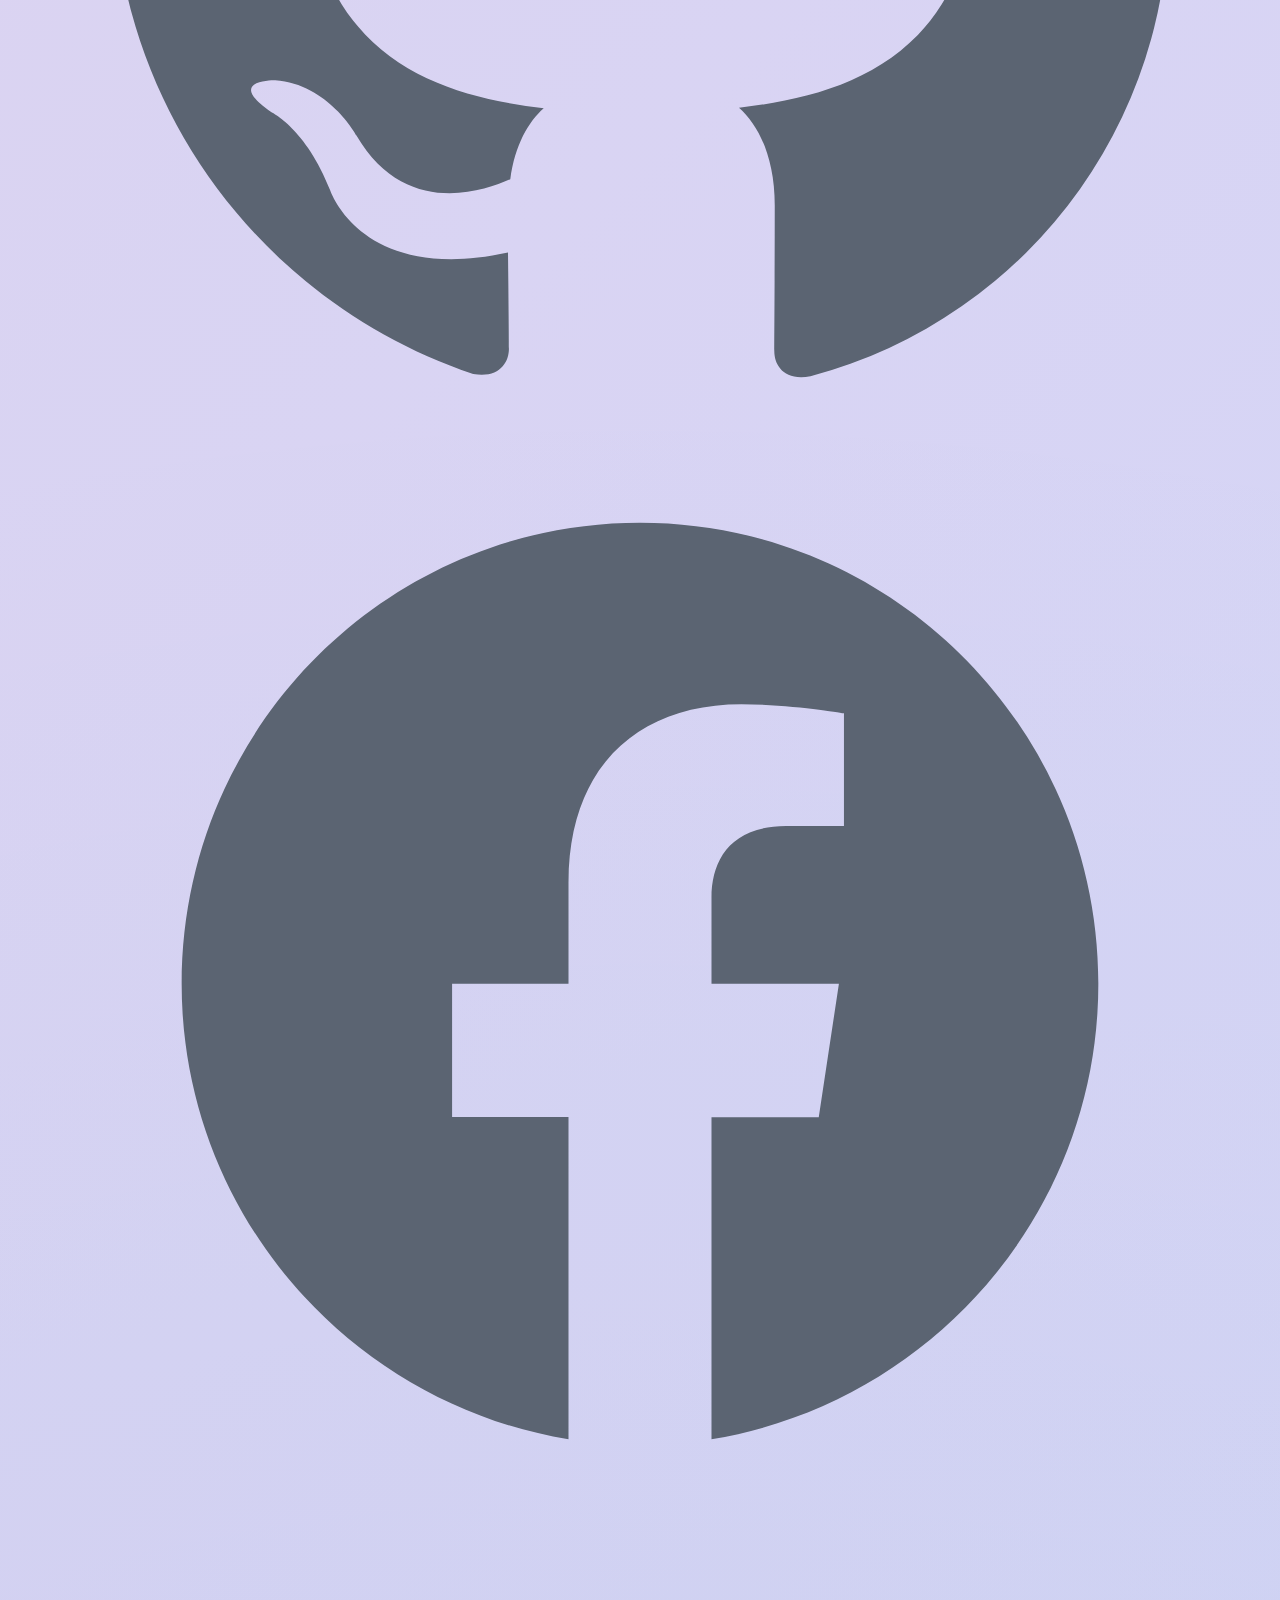
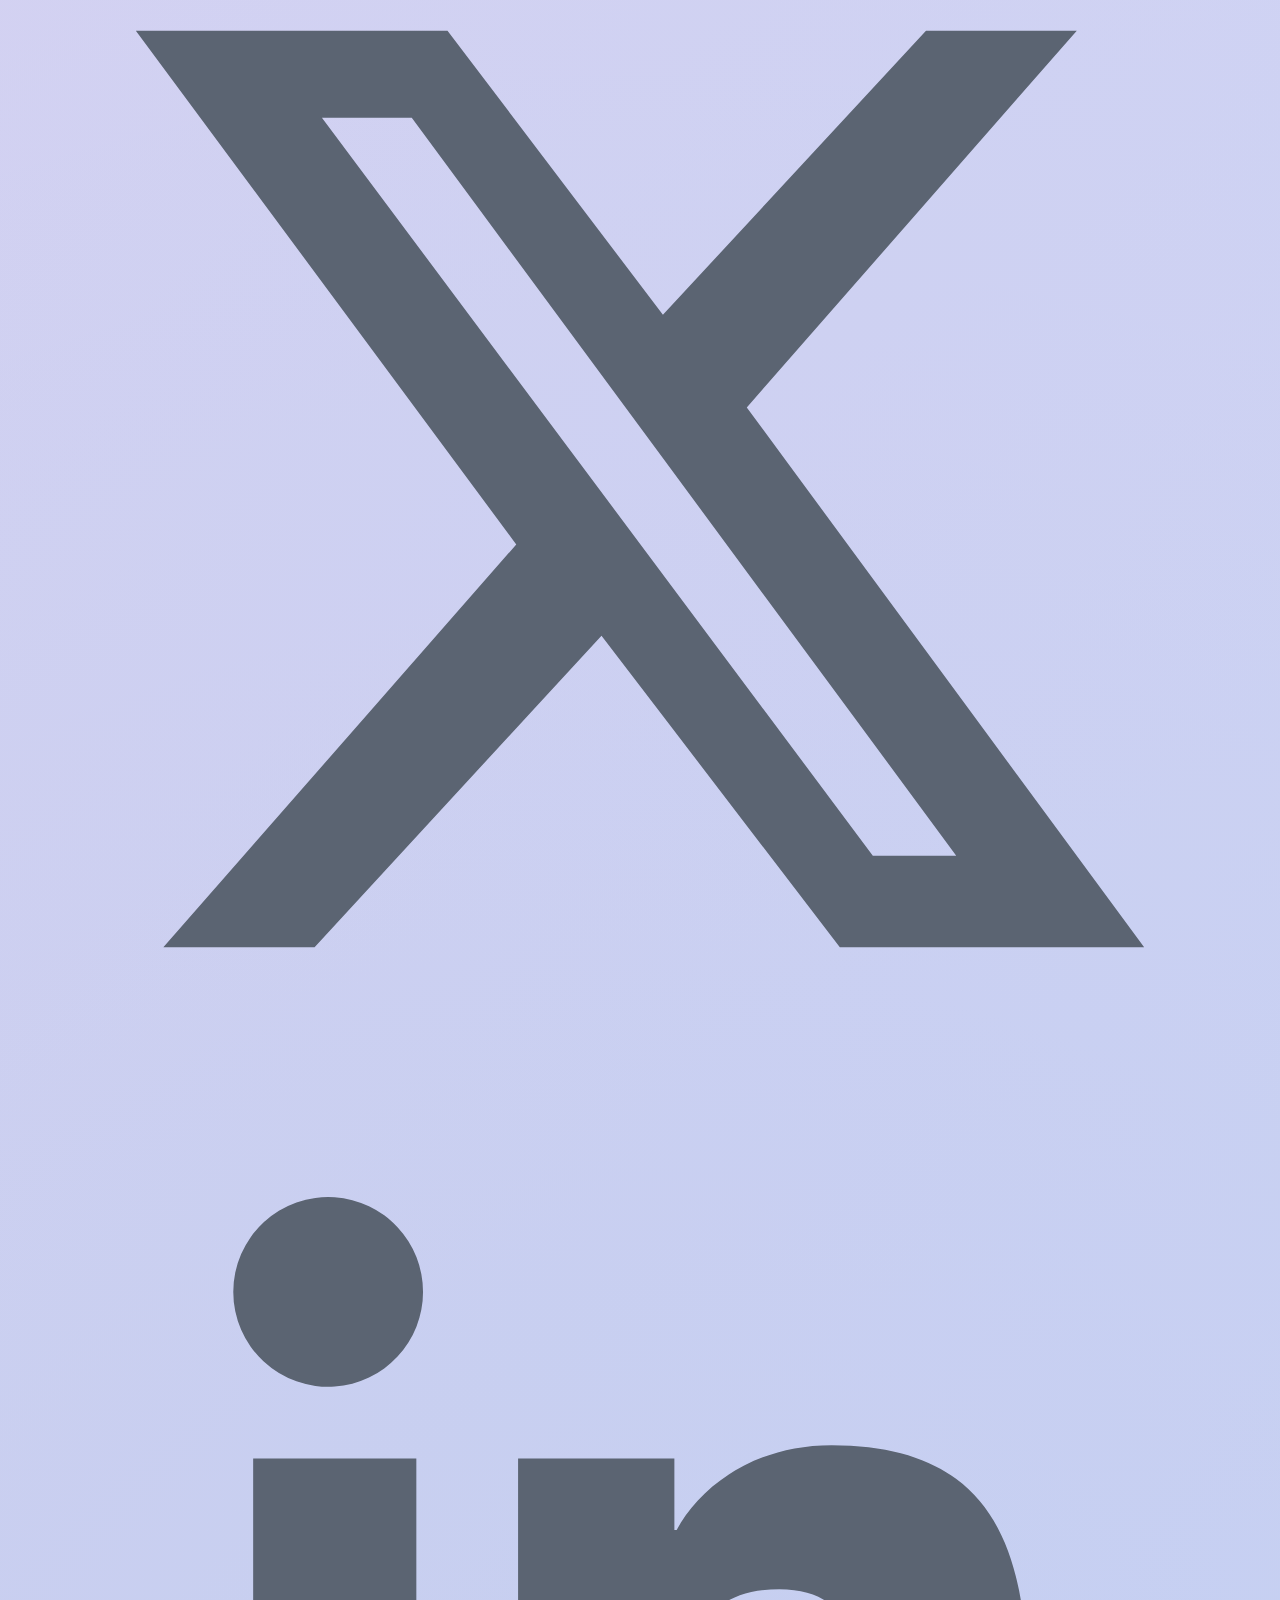
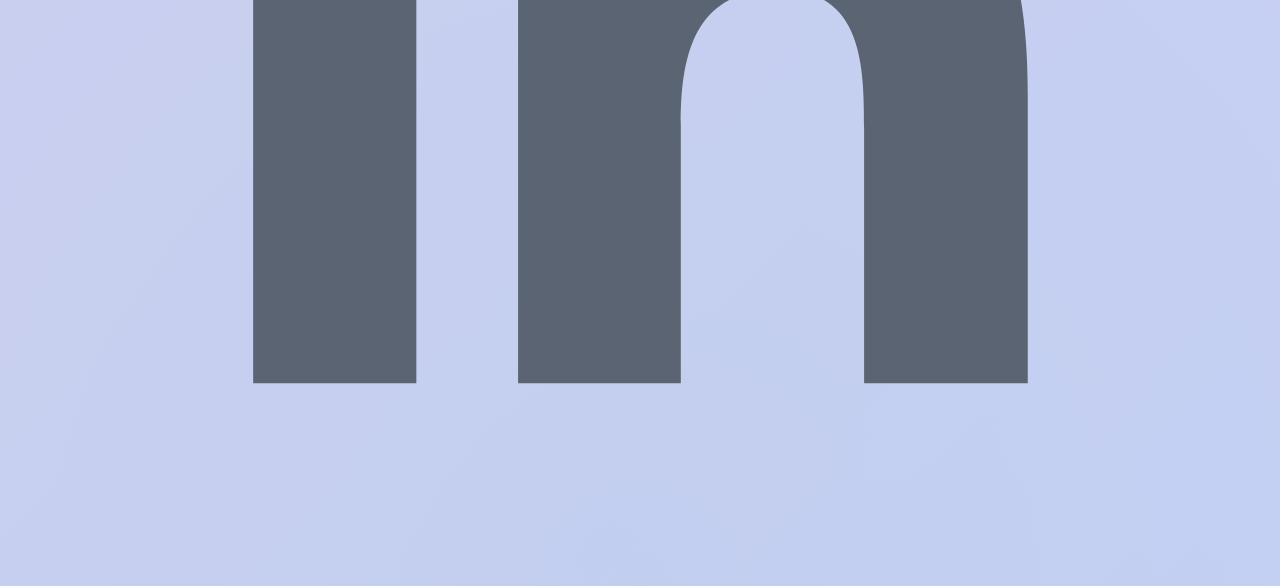
==== commit 18bff2a2: "Update index.html" ====
--- a/index.html
+++ b/index.html
@@ -264,6 +264,20 @@
     <footer class="site-footer">
       <div class="container">
         <small>&copy; <span id="year"></span> Zuhry Rustam. All rights reserved.</small>
+        <div class="footer-socials">
+          <a href="https://github.com/sayaemangorangkatanya" target="_blank" rel="noopener noreferrer" aria-label="GitHub">
+            <svg viewBox="0 0 24 24" fill="currentColor"><path d="M12 .5C5.65.5.5 5.65.5 12c0 5.09 3.29 9.4 7.86 10.93.57.1.78-.25.78-.55 0-.27-.01-1.16-.02-2.1-3.2.7-3.88-1.36-3.88-1.36-.52-1.34-1.28-1.7-1.28-1.7-1.05-.72.08-.7.08-.7 1.16.08 1.77 1.2 1.77 1.2 1.03 1.77 2.7 1.26 3.36.96.1-.75.4-1.26.73-1.55-2.55-.29-5.23-1.28-5.23-5.7 0-1.26.45-2.29 1.19-3.09-.12-.29-.52-1.47.11-3.06 0 0 .97-.31 3.18 1.18a11.1 11.1 0 0 1 5.79 0c2.2-1.49 3.17-1.18 3.17-1.18.63 1.59.23 2.77.11 3.06.74.8 1.19 1.83 1.19 3.09 0 4.43-2.69 5.4-5.25 5.69.41.36.78 1.06.78 2.14 0 1.55-.01 2.79-.01 3.17 0 .3.2.66.79.55A10.51 10.51 0 0 0 23.5 12C23.5 5.65 18.35.5 12 .5Z"/></svg>
+          </a>
+          <a href="https://web.facebook.com/zuhry.rustam.796" target="_blank" rel="noopener noreferrer" aria-label="Facebook">
+            <svg viewBox="0 0 24 24" fill="currentColor"><path d="M22 12.06C22 6.5 17.52 2 12 2S2 6.5 2 12.06c0 5 3.66 9.15 8.44 9.94v-7.03H7.9v-2.91h2.54V9.85c0-2.5 1.49-3.89 3.77-3.89 1.09 0 2.24.2 2.24.2v2.46h-1.26c-1.24 0-1.63.77-1.63 1.56v1.88h2.78l-.44 2.91h-2.34V22c4.78-.79 8.44-4.94 8.44-9.94Z"/></svg>
+          </a>
+          <a href="https://x.com/sakaaaaaaaaa___" target="_blank" rel="noopener noreferrer" aria-label="X (Twitter)">
+            <svg viewBox="0 0 24 24" fill="currentColor"><path d="M18.24 2h3.29l-7.2 8.22L23 22h-6.64l-5.2-6.8L4.9 22H1.6l7.7-8.79L1 2h6.8l4.7 6.2L18.24 2Zm-1.16 18h1.82L7.02 3.9H5.06L17.08 20Z"/></svg>
+          </a>
+          <a href="https://www.linkedin.com/in/zuhry-rustam" target="_blank" rel="noopener noreferrer" aria-label="LinkedIn">
+            <svg viewBox="0 0 24 24" fill="currentColor"><path d="M20.45 20.45h-3.56v-5.57c0-1.33-.02-3.03-1.85-3.03-1.86 0-2.15 1.45-2.15 2.94v5.66H9.34V9h3.41v1.56h.05c.48-.9 1.64-1.85 3.38-1.85 3.61 0 4.28 2.38 4.28 5.47v6.27ZM5.34 7.43a2.07 2.07 0 1 1 0-4.13 2.07 2.07 0 0 1 0 4.13ZM7.12 20.45H3.56V9h3.56v11.45Z"/></svg>
+          </a>
+        </div>
       </div>
     </footer>
 
--- a/style.css
+++ b/style.css
@@ -863,6 +863,33 @@
 }
 /* ===== END TIMELINE ===== */
 
+/* ===== TYPING EFFECT (role di hero) ===== */
+.typing-role {
+  color: var(--text);
+}
+
+.typing-cursor {
+  display: inline-block;
+  width: 3px;
+  height: 0.85em;
+  margin-left: 4px;
+  background: var(--text);
+  vertical-align: -0.1em;
+  animation: typingBlink 0.8s steps(1) infinite;
+}
+
+@keyframes typingBlink {
+  0%, 50% { opacity: 1; }
+  50.01%, 100% { opacity: 0; }
+}
+
+@media (prefers-reduced-motion: reduce) {
+  .typing-cursor {
+    animation: none;
+  }
+}
+/* ===== END TYPING EFFECT ===== */
+
 .detail-shot img {
   width: 100%;
   height: 100%;
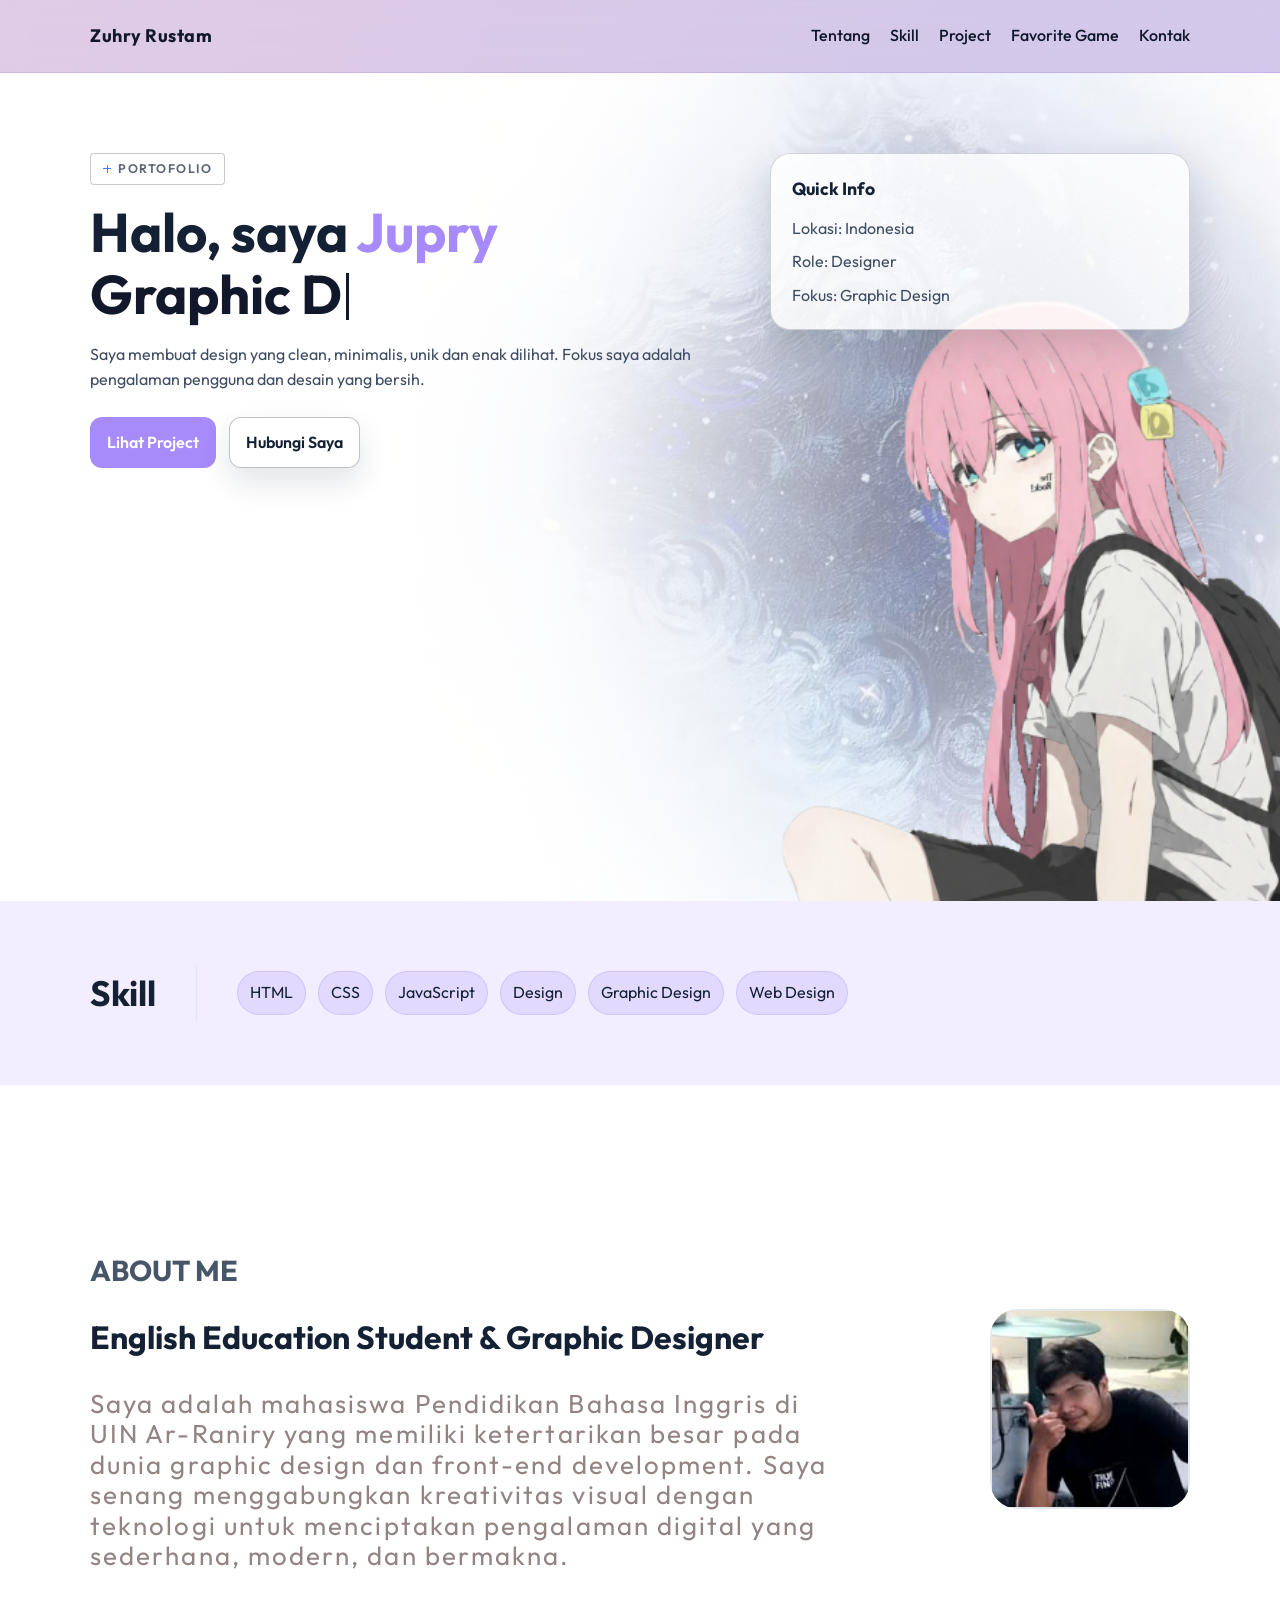
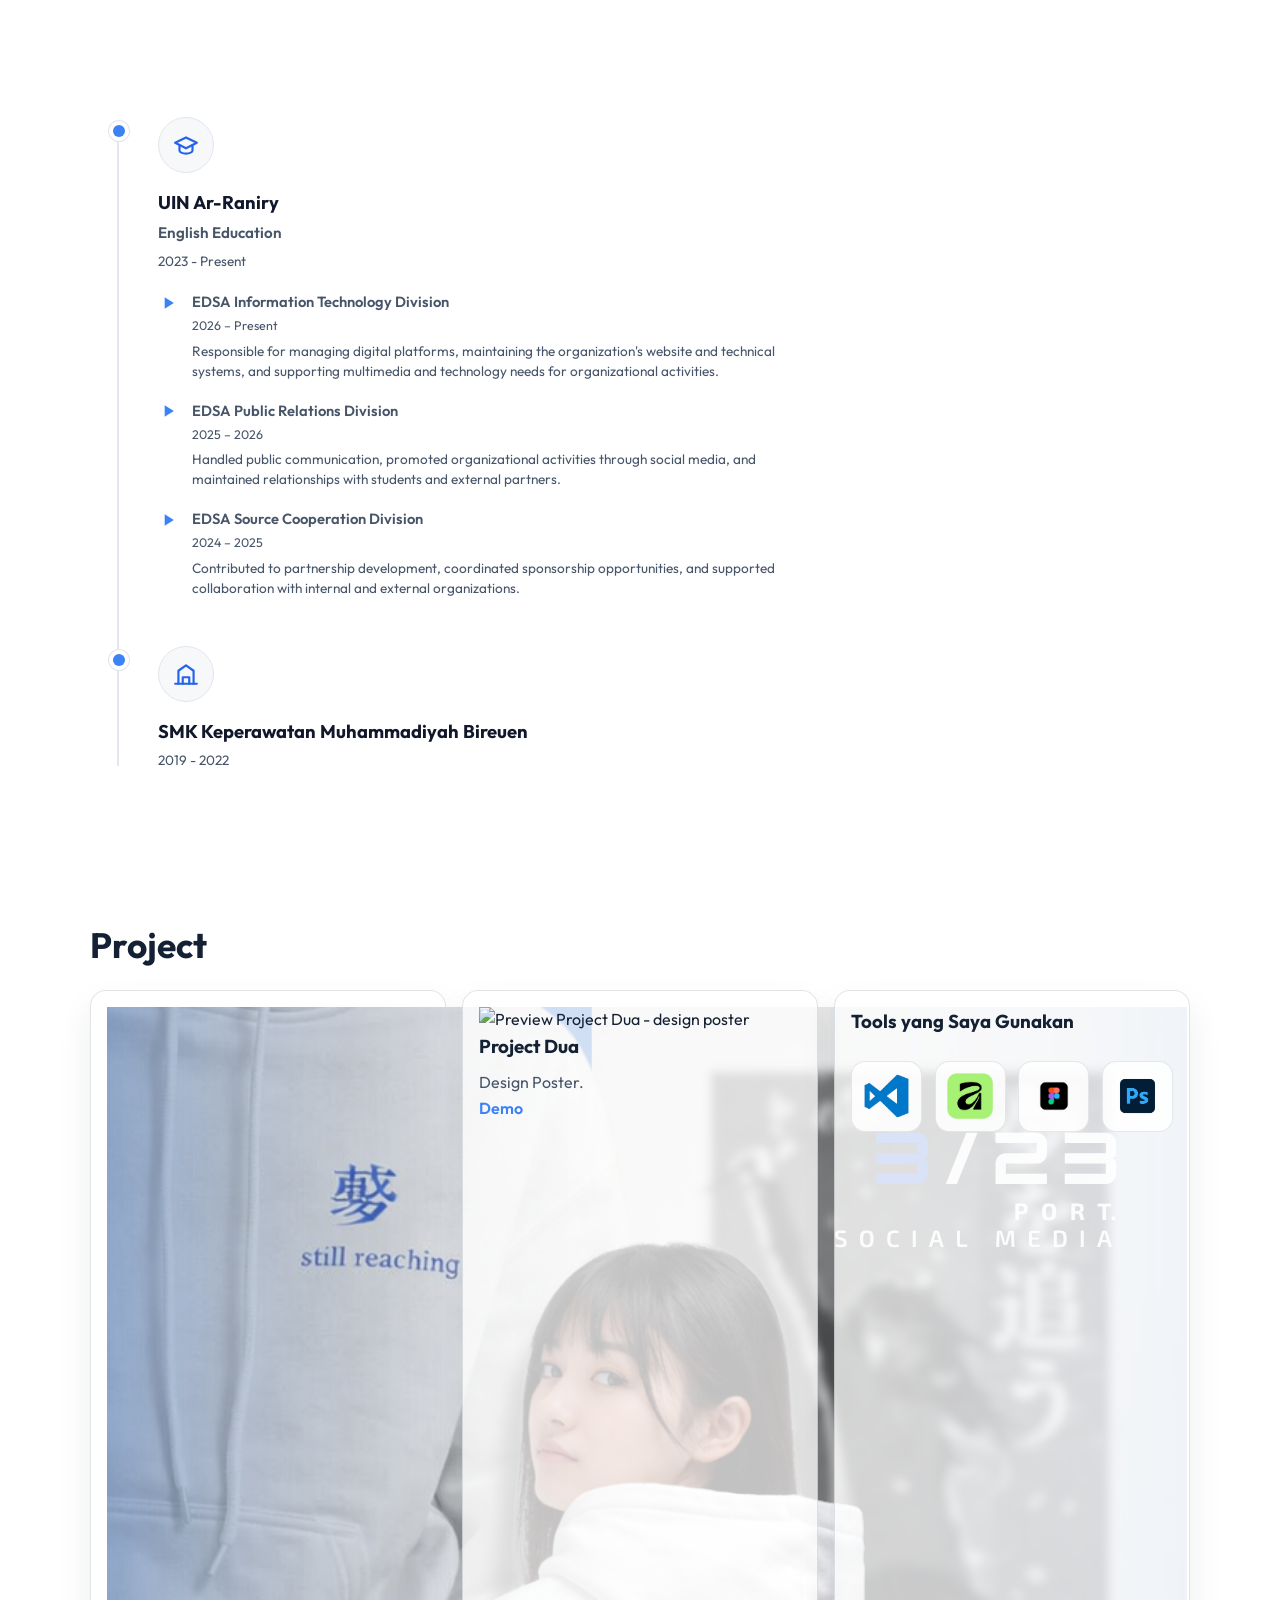
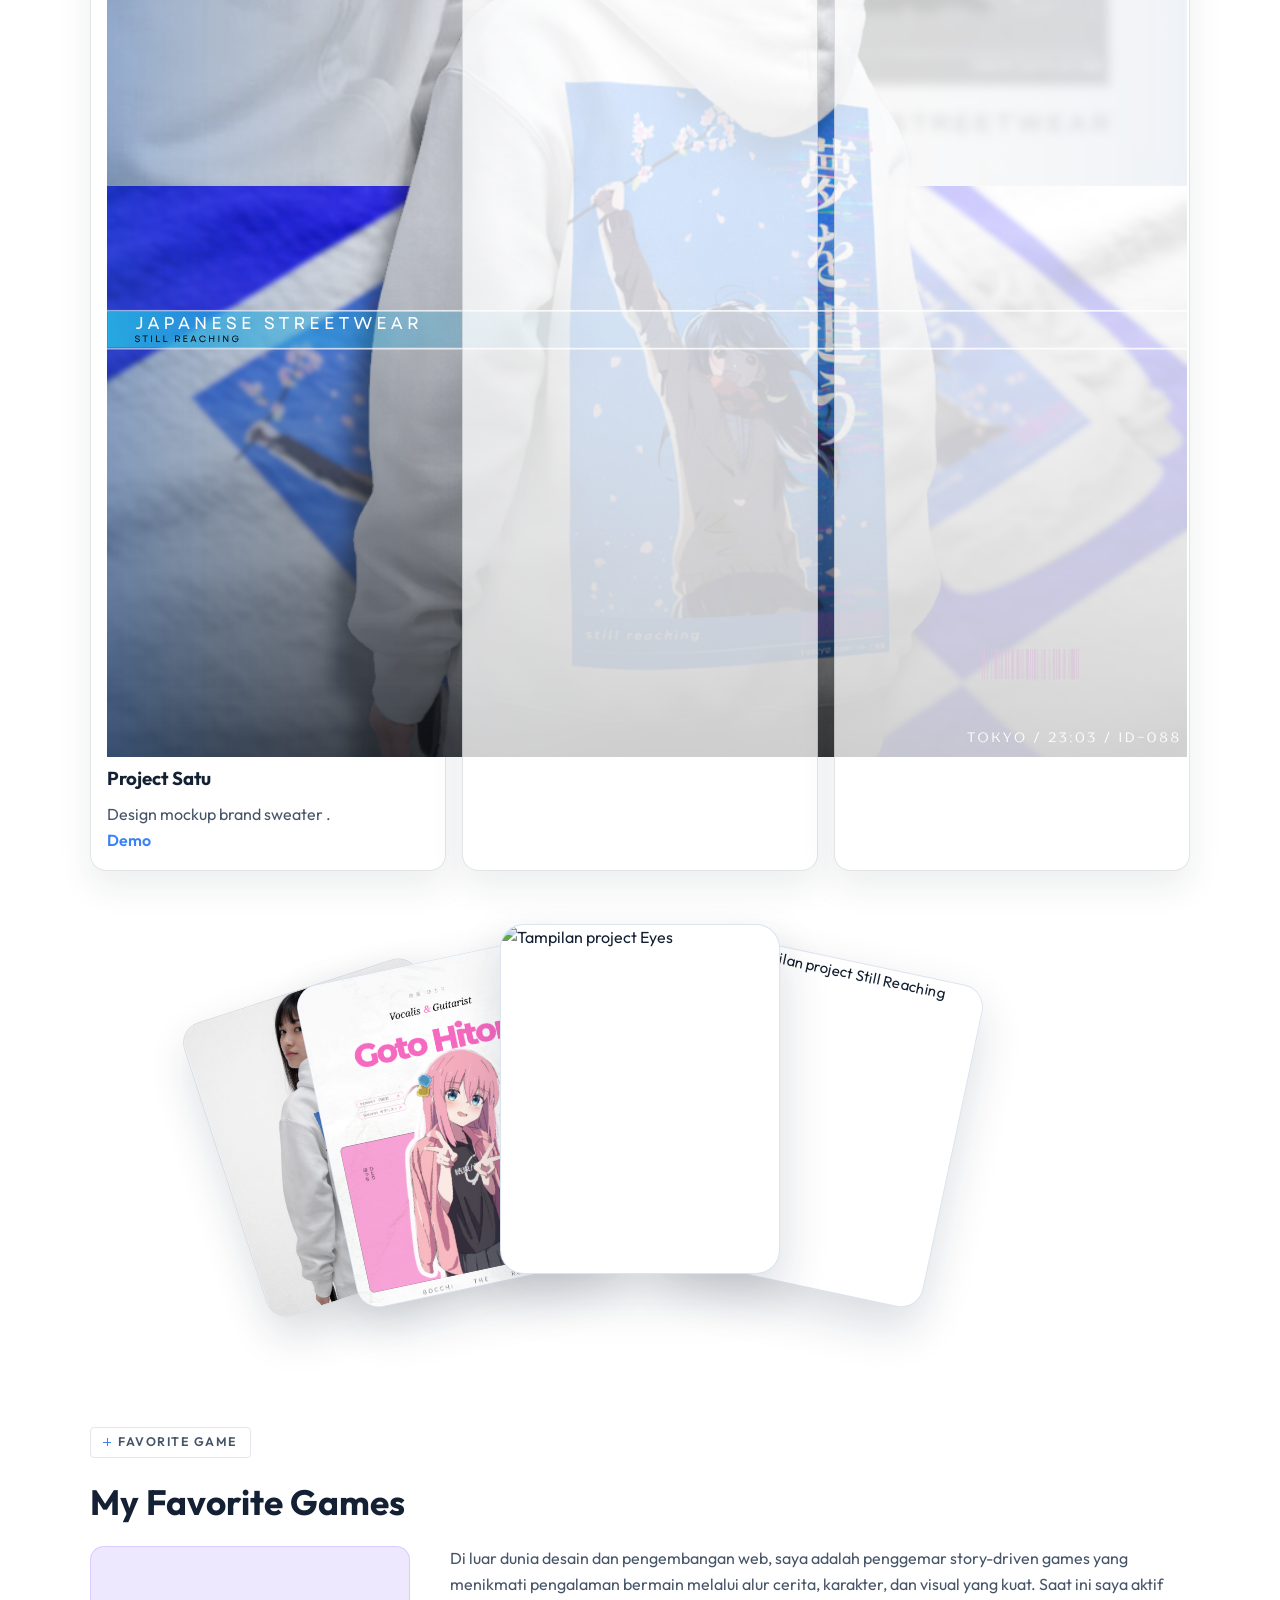
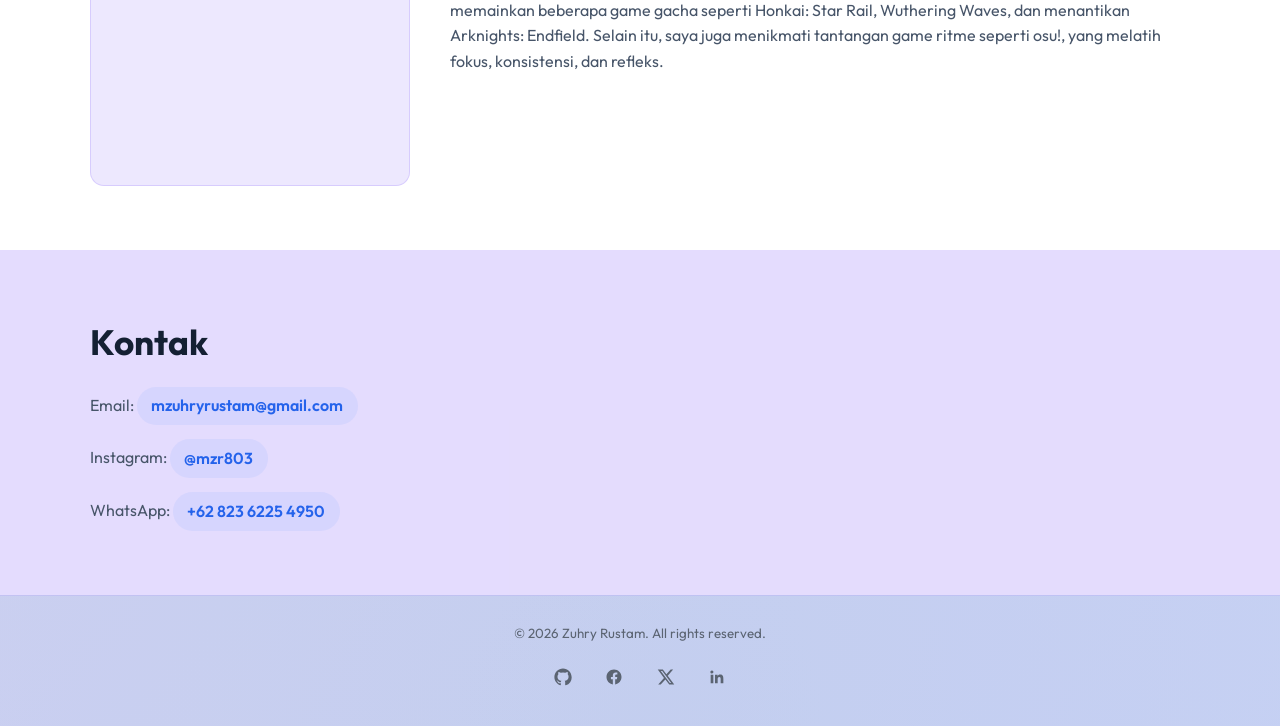
==== commit e3d70700: "change apalaaa" ====
--- a/index.html
+++ b/index.html
@@ -188,11 +188,17 @@
             <h2 class="reveal">Project</h2>
             <div class="project-grid">
               <article class="project-card reveal" style="--reveal-delay:0.05s">
+                <div class="project-card-thumb">
+                  <img src="mockup porto.png" alt="Preview Project Satu - mockup brand sweater" loading="lazy" />
+                </div>
                 <h3>Project Satu</h3>
                 <p>Design mockup brand sweater .</p>
                 <a href="project-satu.html">Demo</a>
               </article>
               <article class="project-card reveal" style="--reveal-delay:0.15s">
+                <div class="project-card-thumb">
+                  <img src="still reaching per.png" alt="Preview Project Dua - design poster" loading="lazy" />
+                </div>
                 <h3>Project Dua</h3>
                 <p>Design Poster.</p>
                 <a href="project-dua.html">Demo</a>
@@ -283,4 +289,4 @@
 
     <script src="script.js"></script>
   </body>
-</html>
+</html>
--- a/style.css
+++ b/style.css
@@ -905,6 +905,36 @@
   border-top: 1px solid rgba(167, 139, 250, 0.2);
 }
 
+.footer-socials {
+  display: flex;
+  justify-content: center;
+  gap: 1.1rem;
+  margin-top: 0.9rem;
+}
+
+.footer-socials a {
+  display: flex;
+  align-items: center;
+  justify-content: center;
+  width: 34px;
+  height: 34px;
+  border-radius: 50%;
+  color: var(--muted);
+  transition: color 0.25s ease, transform 0.25s ease, background 0.25s ease;
+}
+
+.footer-socials svg {
+  width: 18px;
+  height: 18px;
+}
+
+.footer-socials a:hover,
+.footer-socials a:focus-visible {
+  color: var(--primary-strong);
+  background: rgba(139, 92, 246, 0.12);
+  transform: translateY(-2px);
+}
+
 /* ===== SCROLL REVEAL ANIMATION ===== */
 .reveal {
   opacity: 0;
